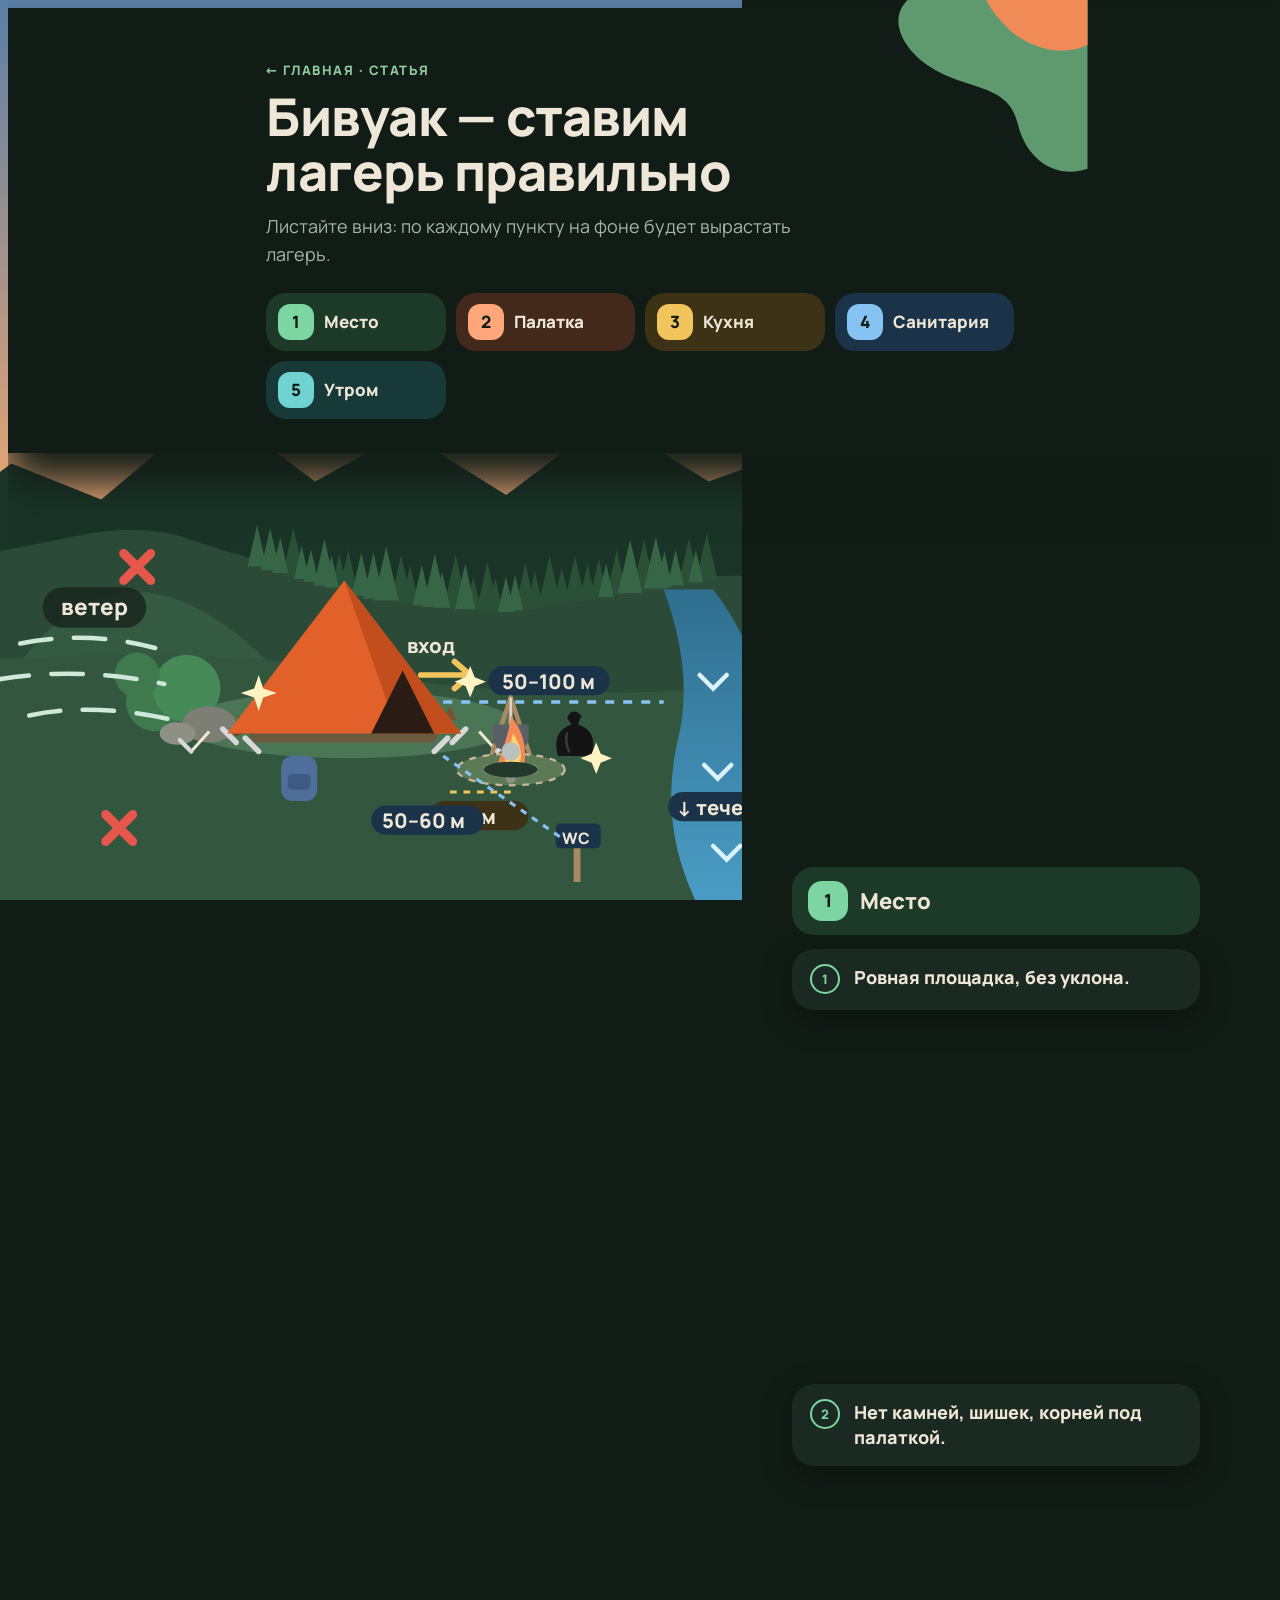
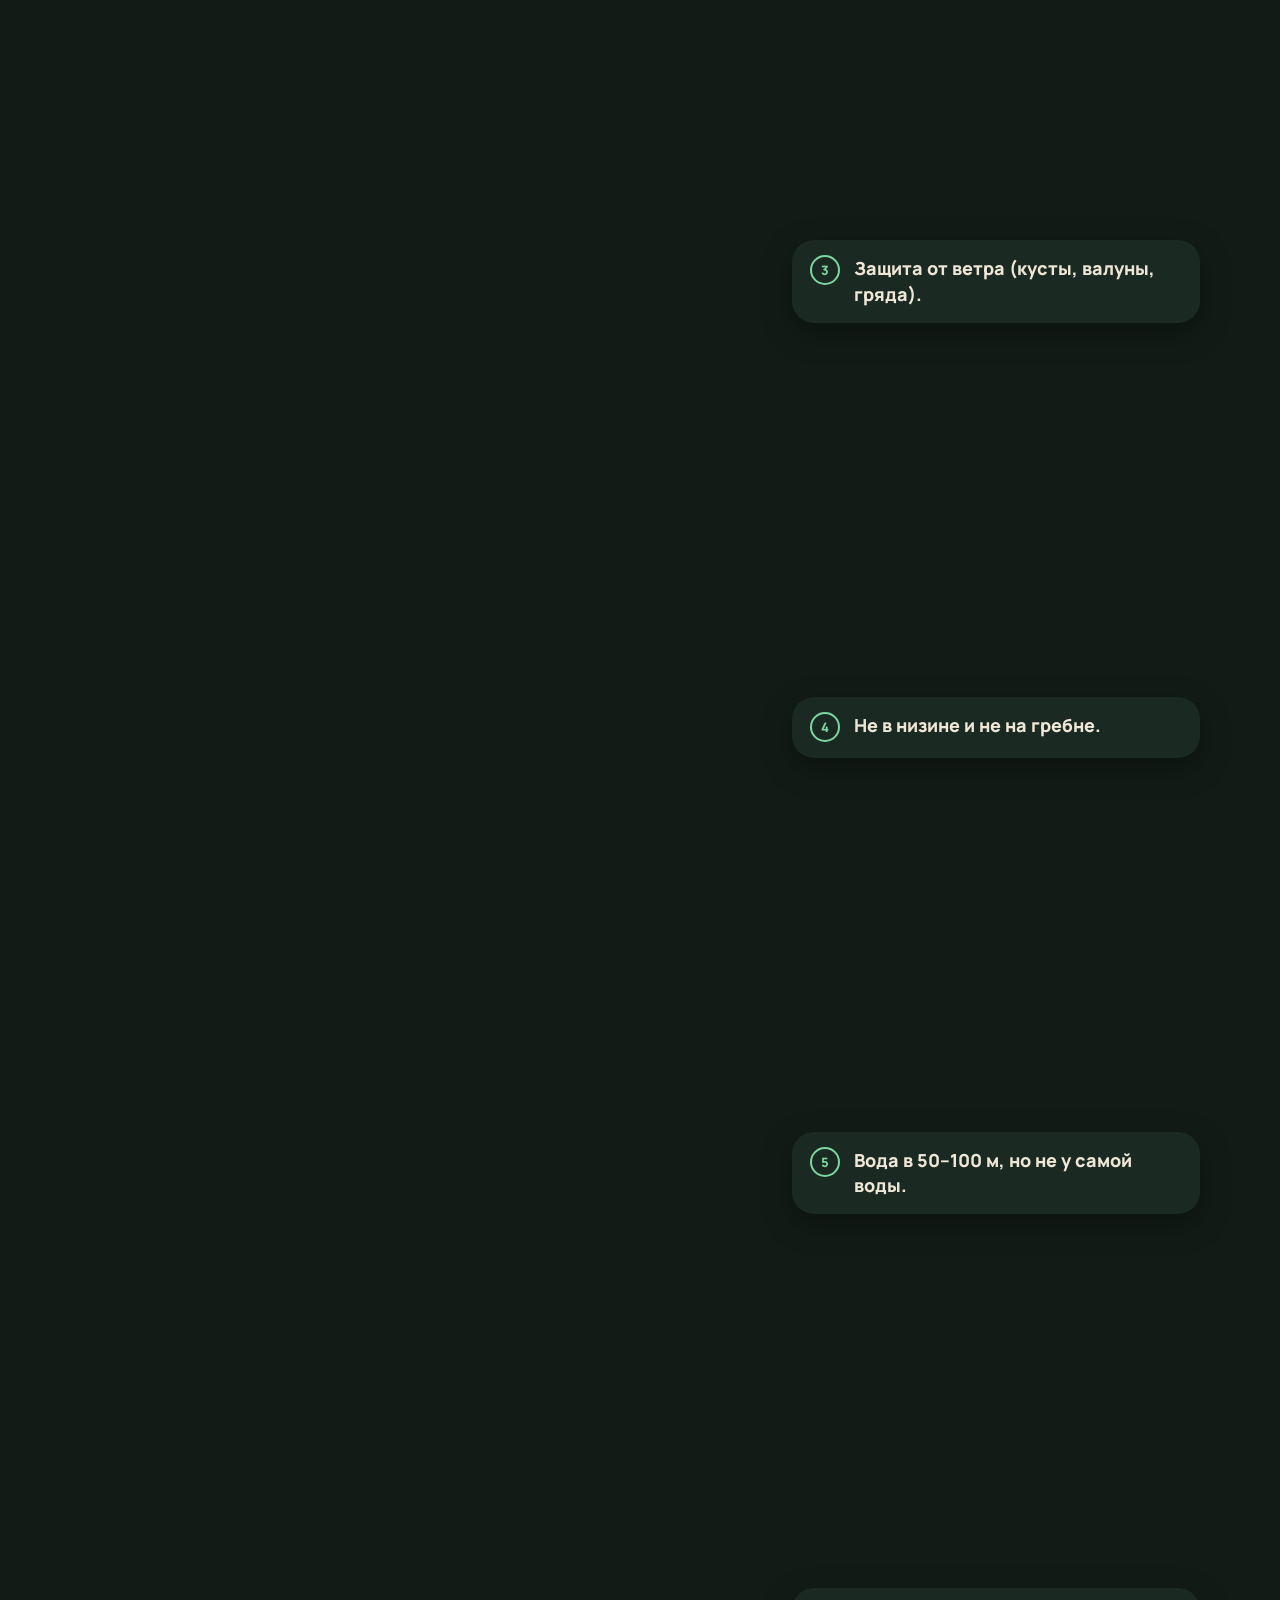
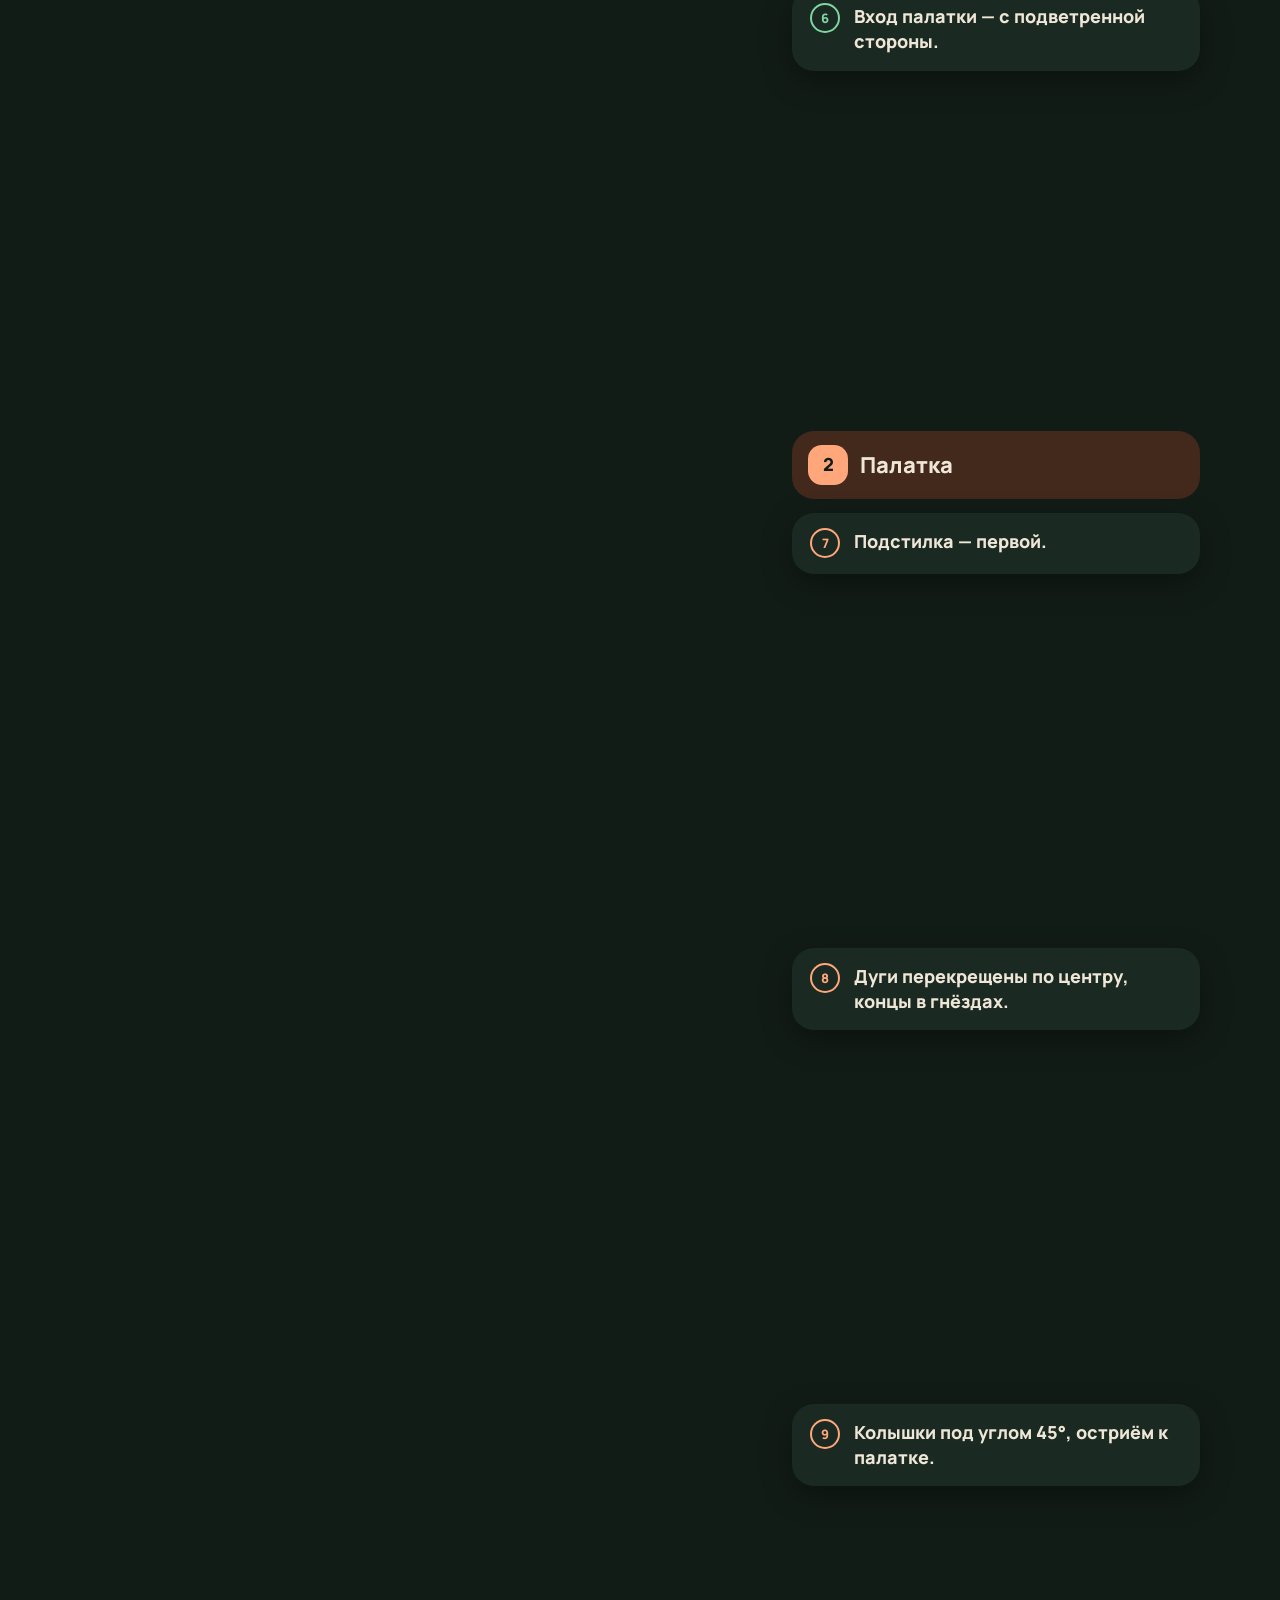
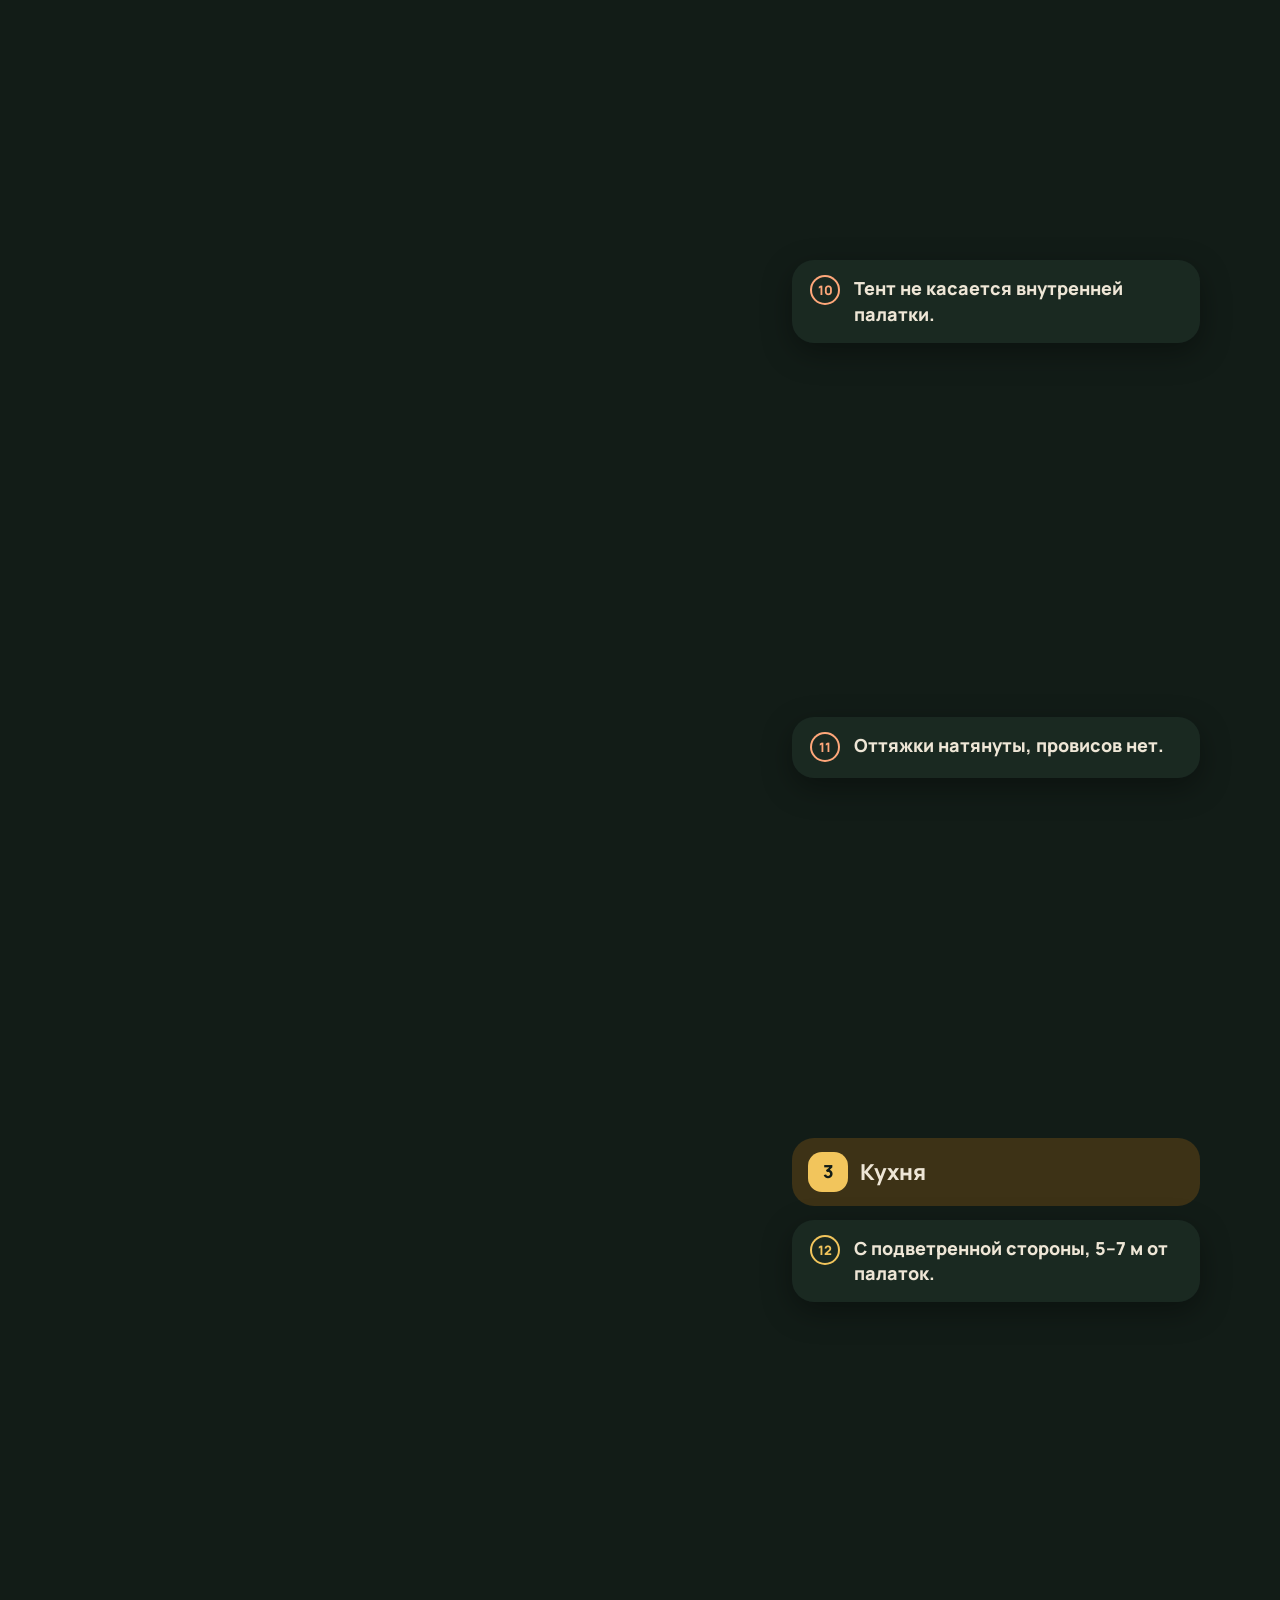
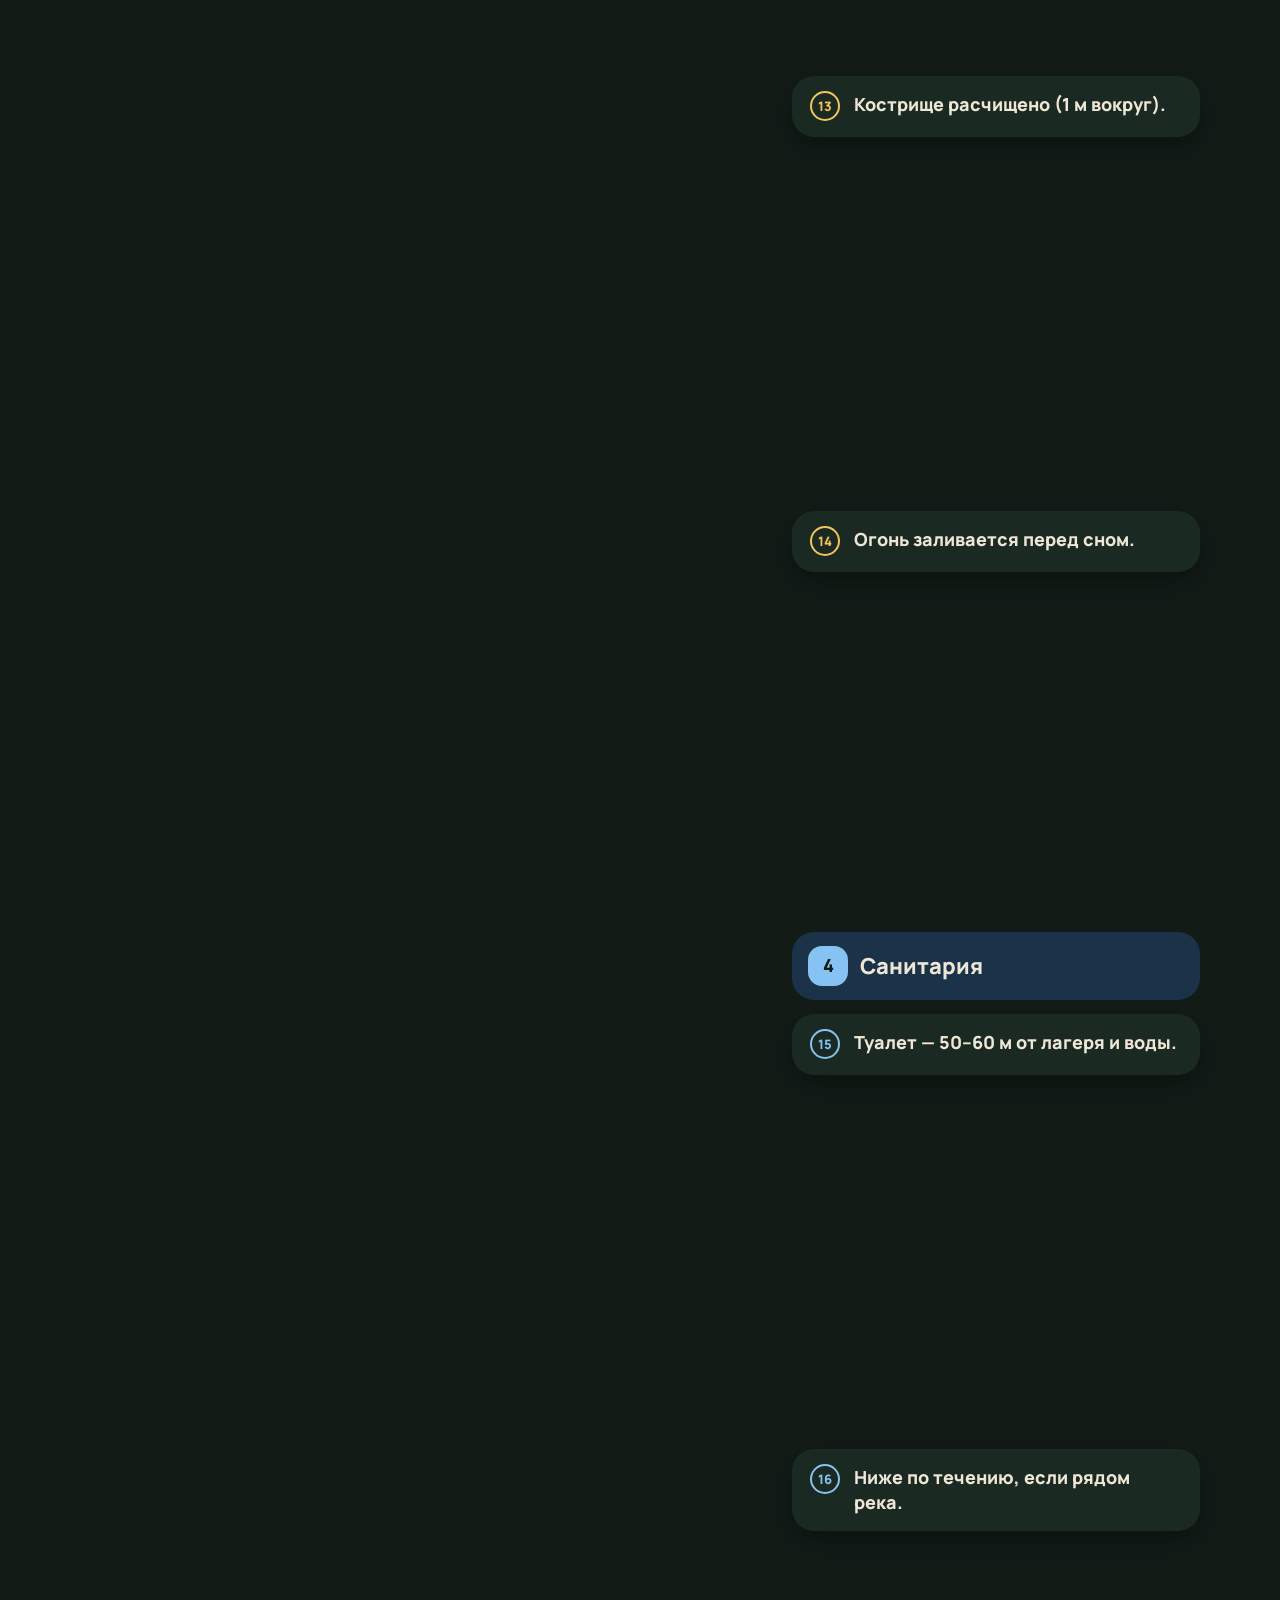
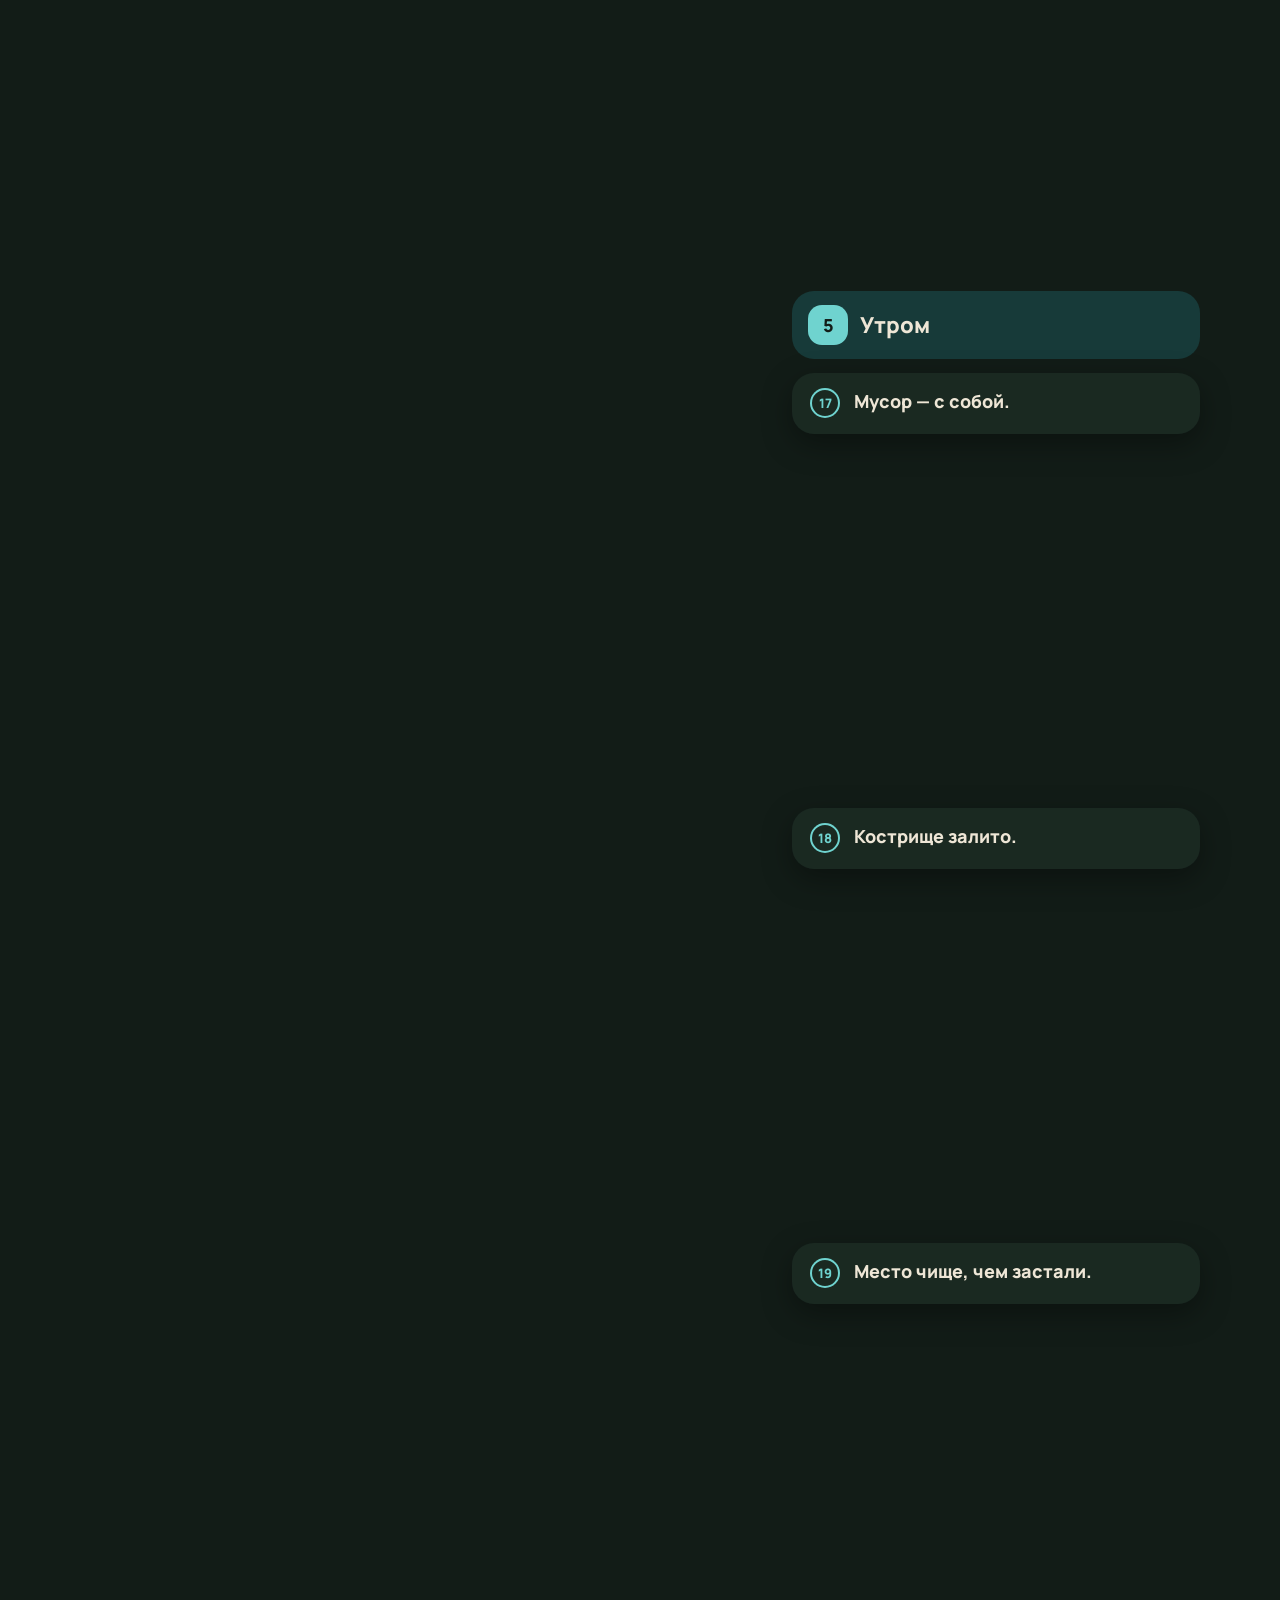
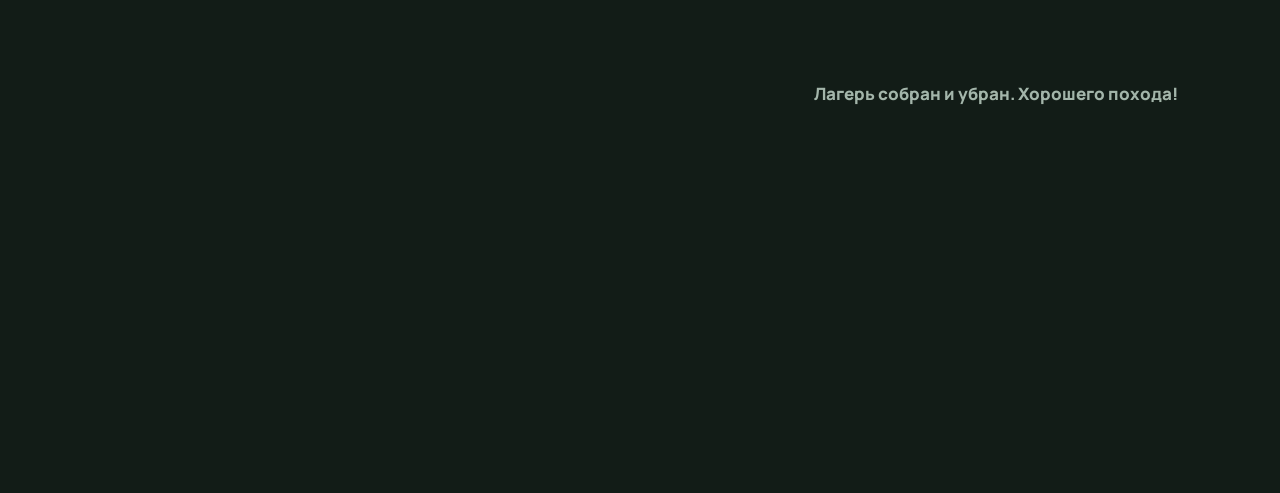
==== bivuak/index.html @ ada975d7 "Статья «Бивуак — ставим лагерь правильно»: страница bivuak/ (вариант «лента», «маршрут» по #marshrut" ====
<!doctype html>
<html lang="ru">
<head>
<meta charset="utf-8">
<meta name="viewport" content="width=device-width,initial-scale=1,viewport-fit=cover">
<title>Бивуак — ставим лагерь правильно</title>
<meta name="description" content="Как правильно поставить лагерь: место, палатка, кухня, санитария, утро — по шагам">
<meta name="theme-color" content="#121C17">
<link href="../assets/fonts/manrope.css" rel="stylesheet">
<style>
/* Статья «Бивуак — ставим лагерь правильно» (страница bivuak/). Фон — сцена лагеря, которая достраивается по мере прокрутки.
   Телефон: сцена закреплена в верхней части экрана, карточки идут снизу. Компьютер: сцена слева, карточки справа. */
:root{
  --green:#8FCB9F;--orange:#F38A55;--sand:#34443A;--cream:#121C17;--paper:#1B2A22;--muted:#A3B5AA;--ink:#EEE6D6;
  --line:rgba(238,230,214,.12);--shadow:rgba(0,0,0,.35);--on:#121C17;
  --peach:#43281C;--peach-c:#FFA77A;--sky:#1B3348;--sky-c:#86C2F2;--sun:#3D3216;--sun-c:#F2C55C;
  --mint:#1D3A29;--mint-c:#7DD6A1;--aqua:#173A39;--aqua-c:#6FD3CF;
  --font:"Manrope",Gilroy,system-ui,-apple-system,"Segoe UI",sans-serif;
  color-scheme:dark;
}
*{box-sizing:border-box;-webkit-tap-highlight-color:transparent}
html{scroll-behavior:smooth}
html{overflow-x:clip}
@media (pointer:coarse){html{scroll-snap-type:y proximity}}
body{background:var(--cream);color:var(--ink);font-family:var(--font);font-size:17px;line-height:1.55;overflow-x:clip}
a{color:inherit}
:focus-visible{outline:3px solid var(--orange);outline-offset:3px}
.c-place{--tc:var(--mint-c);--tb:var(--mint)}.c-tent{--tc:var(--peach-c);--tb:var(--peach)}.c-kitchen{--tc:var(--sun-c);--tb:var(--sun)}
.c-sanit{--tc:var(--sky-c);--tb:var(--sky)}.c-morning{--tc:var(--aqua-c);--tb:var(--aqua)}

/* сцена */
#scene{position:fixed;left:0;top:0;width:100%;height:60vh;z-index:0;display:block}
.fade{position:fixed;left:0;right:0;top:46vh;height:18vh;z-index:1;pointer-events:none;background:linear-gradient(to bottom,rgba(18,28,23,0),var(--cream))}
.floor{position:fixed;left:0;right:0;top:63.5vh;bottom:0;z-index:1;background:var(--cream);pointer-events:none}
.el{opacity:0;transition:opacity .7s,transform .8s cubic-bezier(.2,.9,.3,1.2);transform-box:fill-box;transform-origin:center bottom}
.el.on{opacity:1}
.grow{transform:scale(.2)}.grow.on{transform:none}
.rise{transform:translateY(14px)}.rise.on{transform:none}
.widen{transform:scaleX(0);transform-origin:center}.widen.on{transform:none}
.draw{stroke-dasharray:var(--len,200);stroke-dashoffset:var(--len,200);opacity:1;transition:stroke-dashoffset 1.1s ease-out,opacity .4s}
.draw.on{stroke-dashoffset:0}
.draw:not(.on){opacity:0}
.debris{opacity:1;transition:opacity .6s,transform .8s ease-in}
.debris.gone{opacity:0;transform:translate(60px,-30px) rotate(90deg)}
.flame{animation:flick .35s ease-in-out infinite alternate;transform-box:fill-box;transform-origin:center bottom}
@keyframes flick{to{transform:scaleY(.82) scaleX(1.06)}}
.wind path{stroke-dasharray:14 10;animation:wind 1.4s linear infinite}
@keyframes wind{to{stroke-dashoffset:-48}}
.flow path{animation:flow 1.8s linear infinite}
@keyframes flow{from{transform:translateY(-10px);opacity:0}30%{opacity:1}to{transform:translateY(16px);opacity:0}}
.smoke circle{animation:smoke 3.2s ease-out infinite;transform-box:fill-box}
.smoke circle:nth-child(2){animation-delay:1s}.smoke circle:nth-child(3){animation-delay:2s}
@keyframes smoke{from{transform:translate(0,0) scale(.6);opacity:.7}to{transform:translate(26px,-46px) scale(1.8);opacity:0}}
.twinkle{animation:tw 2.4s ease-in-out infinite alternate}
@keyframes tw{to{opacity:.25}}
.sun{transform:translateY(80px);transition:transform 2.2s cubic-bezier(.2,.8,.2,1),opacity 1s;opacity:0}
.sun.on{transform:none;opacity:1}
.dawn{transition:opacity 2s}
.spark{animation:spark 1.6s ease-in-out infinite;transform-box:fill-box;transform-origin:center}
@keyframes spark{50%{transform:scale(.4) rotate(45deg);opacity:.4}}
.trash{transition:opacity .6s,transform 1s cubic-bezier(.5,0,.5,1)}
.trash.packed{opacity:0;transform:translate(-118px,4px) scale(.4)}
.lbl{font:700 9px var(--font);fill:#EEE6D6}

/* контент */
.wrap{position:relative;z-index:2;max-width:620px;margin:0 auto;padding-left:max(16px,env(safe-area-inset-left,0px));padding-right:max(16px,env(safe-area-inset-right,0px))}
.hero{position:relative;z-index:3;background:var(--cream);padding-block:52px 34px;box-shadow:0 30px 40px var(--cream)}
.hero .in{max-width:780px;margin:0 auto;padding-left:max(16px,env(safe-area-inset-left,0px));padding-right:max(16px,env(safe-area-inset-right,0px));position:relative}
.kick{font-size:13px;font-weight:800;color:var(--green);text-transform:uppercase;letter-spacing:1.5px}
h1{font-size:clamp(34px,6vw,52px);line-height:1.05;margin:10px 0 0;font-weight:800;letter-spacing:-.5px;text-wrap:balance}
.lead{font-size:18px;color:var(--muted);margin:14px 0 0;max-width:52ch}
.toc{display:grid;grid-template-columns:repeat(auto-fill,minmax(150px,1fr));gap:10px;margin-top:24px}
.toc a{display:flex;align-items:center;gap:10px;background:var(--tb);border-radius:20px;padding:11px 12px;text-decoration:none;font-weight:800;transition:transform .2s}
.toc a:hover{transform:translateY(-3px)}
.toc a span{width:36px;height:36px;border-radius:12px;display:flex;align-items:center;justify-content:center;background:var(--tc);color:var(--on);flex:none}
.blob{position:absolute;pointer-events:none;right:-60px;top:-60px;width:230px;height:180px}
.story{padding-top:58vh;padding-bottom:40vh;display:flex;flex-direction:column;gap:34vh}
.chap{display:flex;flex-direction:column;gap:14px;scroll-margin-top:62vh}
.chead{display:flex;align-items:center;gap:12px;background:var(--tb);border-radius:22px;padding:14px 16px;font-size:22px;font-weight:800;transition:opacity .4s}
.chead span{width:40px;height:40px;border-radius:14px;background:var(--tc);color:var(--on);display:flex;align-items:center;justify-content:center;flex:none;font-size:18px}
.item{display:flex;gap:14px;align-items:flex-start;background:rgba(27,42,34,.94);border-radius:22px;padding:16px 18px;box-shadow:0 10px 30px var(--shadow);font-size:18px;font-weight:700;line-height:1.4;transition:opacity .5s,transform .5s,box-shadow .4s;margin-bottom:34vh;scroll-snap-align:end;scroll-margin-bottom:12vh}
.item:last-child{margin-bottom:0}
.item i{font-style:normal;flex:none;width:30px;height:30px;border-radius:50%;box-shadow:inset 0 0 0 2px var(--tc);color:var(--tc);display:flex;align-items:center;justify-content:center;font-size:13px;font-weight:800;margin-top:-1px;transition:background .3s,color .3s}
.item.act{box-shadow:0 0 0 2px var(--tc),0 14px 34px var(--shadow)}
.item.act i,.item.done i{background:var(--tc);color:var(--on)}
.up{opacity:0;transform:scale(.97)}
.end{text-align:center;color:var(--muted);font-weight:700;transition:opacity .5s}
.tocbtn{position:fixed;right:max(14px,env(safe-area-inset-right,0px));top:calc(14px + env(safe-area-inset-top,0px));z-index:20;border:0;border-radius:999px;background:rgba(27,42,34,.9);color:var(--ink);box-shadow:0 6px 18px var(--shadow);padding:10px 14px;font:800 14px var(--font);cursor:pointer;transition:opacity .3s}
.tocbtn.hide{opacity:0;pointer-events:none}
.step{position:fixed;left:max(14px,env(safe-area-inset-left,0px));top:calc(14px + env(safe-area-inset-top,0px));z-index:20;border-radius:999px;background:rgba(27,42,34,.9);padding:9px 14px;font-weight:800;font-size:14px;color:var(--tc,var(--green));transition:opacity .3s;font-variant-numeric:tabular-nums}
.step.hide{opacity:0}

@media (min-width:900px){
  #scene{width:58vw;height:100vh}
  .fade,.floor{display:none}
  .wrap{margin:0 0 0 60vw;max-width:440px}
  .story{padding-top:46vh;gap:40vh}
  .chap{scroll-margin-top:30vh}
  .up{opacity:1;transform:none}
  .item{margin-bottom:40vh;scroll-snap-align:center;scroll-margin-bottom:0}
}

/* ===== вариант B: маршрут ===== */
body.vA .rstory,body.vA .rpanel{display:none}
body.vB .story{display:none}
.rstory{position:relative;z-index:2}
.seg{height:62vh;scroll-snap-align:start}
.seg:last-child{height:100vh}
.rpanel{position:fixed;left:0;right:0;top:62vh;bottom:0;z-index:3;padding:10px max(16px,env(safe-area-inset-right,0px)) calc(16px + env(safe-area-inset-bottom,0px)) max(16px,env(safe-area-inset-left,0px));transition:opacity .4s;display:flex;flex-direction:column;gap:14px}
.rpanel.hide{opacity:0;pointer-events:none}
.trail{position:relative;height:34px;flex:none}
.trail .track{position:absolute;left:8px;right:8px;top:16px;height:0;border-top:3px dashed rgba(238,230,214,.25)}
.trail .done{position:absolute;left:8px;top:15px;height:5px;border-radius:3px;background:var(--tc,var(--green));width:0;transition:width .7s cubic-bezier(.4,0,.2,1),background .4s}
.stop{position:absolute;top:10px;width:14px;height:14px;margin-left:-7px;border-radius:50%;background:var(--cream);box-shadow:inset 0 0 0 2px rgba(238,230,214,.35);transition:background .3s,box-shadow .3s,transform .3s}
.stop.past{background:var(--tc);box-shadow:none}
.stop.now{transform:scale(1.35);background:var(--tc);box-shadow:0 0 0 5px rgba(255,255,255,.12)}
.stop.ch{width:18px;height:18px;margin-left:-9px;top:8px}
.walker{position:absolute;top:-6px;width:26px;height:26px;margin-left:-13px;transition:left .7s cubic-bezier(.4,0,.2,1);color:var(--tc,var(--green));z-index:2}
.walker svg{width:100%;height:100%;animation:hop .7s ease-in-out infinite alternate}
@keyframes hop{to{transform:translateY(-3px)}}
.rcards{position:relative;flex:1;min-height:0}
.rcard{position:absolute;left:0;right:0;top:0;background:rgba(27,42,34,.96);border-radius:24px;padding:16px 18px 18px;box-shadow:0 0 0 2px var(--tc),0 14px 34px var(--shadow);display:flex;flex-direction:column;gap:10px;opacity:0;transform:translateX(40px) scale(.94);pointer-events:none}
.rcard .lab{display:flex;align-items:center;gap:8px;font-size:12px;font-weight:800;text-transform:uppercase;letter-spacing:1.2px;color:var(--tc)}
.rcard .lab i{font-style:normal;width:26px;height:26px;border-radius:50%;background:var(--tc);color:var(--on);display:flex;align-items:center;justify-content:center;letter-spacing:0;font-size:12px}
.rcard .tx{font-size:20px;font-weight:800;line-height:1.35}
.rcard.arrive{animation:arrive .75s cubic-bezier(.2,.9,.3,1.25) both}
.rcard.leave{animation:leave .45s ease-in both}
@keyframes arrive{0%{opacity:0;transform:translateX(60px) scale(.9)}60%{opacity:1}100%{opacity:1;transform:none}}
@keyframes leave{from{opacity:1;transform:none}to{opacity:0;transform:translateY(-34px) scale(.96)}}
.rcard.arrive .tx{animation:txin .6s .25s both}
@keyframes txin{from{opacity:0;transform:translateY(8px)}}
.hint{color:var(--muted);font-weight:700;font-size:15px}
@media (min-width:900px){
  .rpanel{left:60vw;right:0;top:0;bottom:0;padding:0 28px 0 0;flex-direction:row;gap:22px}
  .trail{width:34px;height:auto;margin-block:10vh}
  .trail .track{left:16px;right:auto;top:0;bottom:0;height:auto;border-top:0;border-left:3px dashed rgba(238,230,214,.25)}
  .trail .done{left:15px;top:0;width:5px;height:0;transition:height .7s cubic-bezier(.4,0,.2,1),background .4s}
  .stop{left:17px!important;margin-left:-7px;margin-top:-7px}
  .stop.ch{margin-left:-9px;margin-top:-9px}
  .walker{left:-12px!important;margin-left:0;margin-top:-13px;transition:top .7s cubic-bezier(.4,0,.2,1)}
  .rcards{margin-block:10vh}
  .rcard{right:auto;width:100%;max-width:400px;transition:top .7s cubic-bezier(.4,0,.2,1)}
}

/* извилистая тропа на телефоне */
.mtrail{display:none;position:relative;height:96px;flex:none;overflow:hidden;margin-inline:-16px;touch-action:pan-y}
.mtrail svg{display:block;height:100%;width:100%}
.mtrail .seg-l{fill:none;stroke:rgba(238,230,214,.22);stroke-width:3;stroke-dasharray:5 6;transition:stroke .5s}
.mtrail .seg-l.past{stroke:var(--c);stroke-dasharray:none;stroke-width:4}
.mtrail .st{fill:#121C17;stroke:rgba(238,230,214,.4);stroke-width:2;transition:fill .3s,stroke .3s;cursor:pointer}
.mtrail .st.past{fill:var(--c);stroke:var(--c)}
.mtrail .st.now{fill:var(--c);stroke:#fff;stroke-width:2.5}
.mtrail .num{font:800 9px var(--font);fill:rgba(238,230,214,.6);text-anchor:middle;pointer-events:none}
.mtrail .num.past,.mtrail .num.now{fill:#121C17}
.mtrail .chl{font:800 10px var(--font);text-anchor:middle;text-transform:uppercase;letter-spacing:.8px}
.mtrail #mview,.mtrail #mwalk{transition:transform .7s cubic-bezier(.4,0,.2,1)}
.mtrail #mwalk .bob{animation:hop .7s ease-in-out infinite alternate}
.swipe{font-size:13px;color:var(--muted);font-weight:700}
@media (max-width:899px){ .trail{display:none} .mtrail{display:block} }
@media (prefers-reduced-motion:reduce){*{animation:none!important;transition:none!important}html{scroll-behavior:auto}}
</style>

</head>
<body>
<svg id="scene" viewBox="0 0 400 400" preserveAspectRatio="xMidYMax slice" aria-hidden="true">
  <defs>
    <linearGradient id="sky" x1="0" y1="0" x2="0" y2="1"><stop offset="0" stop-color="#0E1813"/><stop offset="1" stop-color="#1E3529"/></linearGradient>
    <linearGradient id="dawnG" x1="0" y1="0" x2="0" y2="1"><stop offset="0" stop-color="#5B7FA6"/><stop offset=".6" stop-color="#F2A86E"/><stop offset="1" stop-color="#F7D58C"/></linearGradient>
    <linearGradient id="river" x1="0" y1="0" x2="0" y2="1"><stop offset="0" stop-color="#2F6E8F"/><stop offset="1" stop-color="#4A9CC4"/></linearGradient>
  </defs>
  <rect width="400" height="400" fill="url(#sky)"/>
  <rect class="el dawn" data-in="19" width="400" height="400" fill="url(#dawnG)"/>
  <g class="el" data-in="14" data-out="19">
    <circle class="twinkle" cx="60" cy="70" r="1.2" fill="#fff"/><circle class="twinkle" cx="140" cy="40" r="1" fill="#fff" style="animation-delay:.6s"/><circle class="twinkle" cx="230" cy="90" r="1.3" fill="#fff" style="animation-delay:1.2s"/>
    <circle class="twinkle" cx="330" cy="60" r="1" fill="#fff" style="animation-delay:.3s"/><circle class="twinkle" cx="190" cy="140" r="1" fill="#fff" style="animation-delay:.9s"/><circle class="twinkle" cx="90" cy="160" r="1.1" fill="#fff" style="animation-delay:1.5s"/>
    <circle class="twinkle" cx="280" cy="130" r="1" fill="#fff" style="animation-delay:.4s"/><circle class="twinkle" cx="350" cy="180" r="1.2" fill="#fff" style="animation-delay:1.1s"/>
    <circle cx="300" cy="150" r="11" fill="#F2EAD3"/><circle cx="305" cy="146" r="10" fill="#1A2E24"/>
  </g>
  <circle class="sun" data-in="19" cx="130" cy="200" r="20" fill="#FFE29A"/>
  <path d="M0 236 L40 206 L80 222 L130 180 L175 214 L215 192 L260 220 L305 186 L350 214 L400 196 L400 300 L0 300Z" fill="#1A3427"/>
  <path d="M0 252 Q40 244 70 238 Q100 232 120 240 Q150 250 200 262 Q260 270 300 262 Q350 252 400 258 L400 400 L0 400Z" fill="#2B4A37"/>
  <path d="M160.4 256.3 L165.4 234.4 L170.4 256.3Z M182.2 262.0 L185.8 246.1 L189.5 262.0Z M185.5 263.1 L189.8 244.5 L194.1 263.1Z M208.5 267.8 L213.3 246.7 L218.2 267.8Z M213.4 268.3 L217.3 251.4 L221.2 268.3Z M232.0 270.5 L237.5 246.7 L242.9 270.5Z M241.9 271.0 L245.4 256.2 L248.8 271.0Z M246.7 271.4 L251.6 249.9 L256.6 271.4Z M251.7 271.7 L255.2 256.7 L258.6 271.7Z M263.8 270.7 L268.5 250.3 L273.2 270.7Z M269.1 270.1 L272.8 254.0 L276.5 270.1Z M274.2 269.1 L279.3 247.1 L284.3 269.1Z M281.0 268.3 L284.7 252.2 L288.4 268.3Z M285.9 267.4 L290.6 247.0 L295.3 267.4Z M292.5 266.6 L296.2 250.4 L299.9 266.6Z M297.2 265.8 L301.2 248.5 L305.2 265.8Z M304.5 264.5 L309.1 244.5 L313.7 264.5Z M316.1 262.4 L321.3 239.8 L326.5 262.4Z M336.6 259.3 L341.2 239.3 L345.8 259.3Z M344.3 258.1 L349.2 237.1 L354.0 258.1Z" fill="#2A5038"/>
  <path d="M145.0 251.8 L149.3 233.3 L153.5 251.8Z M150.8 253.4 L155.1 234.8 L159.4 253.4Z M155.9 254.7 L159.6 238.8 L163.2 254.7Z M165.7 257.3 L169.1 242.4 L172.5 257.3Z M169.9 258.5 L173.2 244.1 L176.6 258.5Z M174.5 260.2 L179.2 239.6 L184.0 260.2Z M179.1 261.1 L182.4 246.9 L185.6 261.1Z M191.2 264.8 L195.6 245.6 L200.0 264.8Z M196.3 266.1 L201.0 245.5 L205.7 266.1Z M201.2 266.9 L206.7 242.9 L212.2 266.9Z M218.4 269.0 L222.5 251.0 L226.6 269.0Z M222.9 269.8 L228.3 246.2 L233.7 269.8Z M227.8 270.1 L231.5 254.0 L235.2 270.1Z M237.1 270.8 L241.8 250.5 L246.4 270.8Z M256.2 272.0 L259.9 256.2 L263.5 272.0Z M260.3 271.4 L264.0 255.5 L267.6 271.4Z M301.0 265.3 L304.4 250.4 L307.8 265.3Z M309.6 263.5 L315.1 239.9 L320.5 263.5Z M321.2 261.6 L326.5 238.5 L331.8 261.6Z M326.6 261.0 L330.3 245.1 L333.9 261.0Z M331.6 260.2 L335.3 244.2 L339.0 260.2Z M340.9 258.9 L344.3 244.5 L347.6 258.9Z" fill="#376647"/>
  <!-- гребень и низина -->
  <path d="M40 300 Q90 226 160 300Z" fill="#355A42"/>
  <ellipse cx="88" cy="372" rx="58" ry="14" fill="#1F382A"/>
  <path d="M0 296 Q120 284 200 300 Q300 316 400 300 L400 400 L0 400Z" fill="#33563F"/>
  <!-- 1 ровная площадка -->
  <ellipse class="el widen" data-in="1" cx="190" cy="322" rx="74" ry="15" fill="#4B7656"/>
  <!-- 2 камни, шишки, корни -->
  <g class="debris" data-out="2">
    <ellipse cx="160" cy="322" rx="6" ry="3.5" fill="#8C8C80"/><ellipse cx="214" cy="326" rx="5" ry="3" fill="#9A9A8C"/>
    <path d="M186 318 l4 -7 l4 7z" fill="#7A5230"/><path d="M232 320 l3 -6 l3 6z" fill="#7A5230"/>
    <path d="M140 326 q12 -6 22 0 q8 5 18 -1" stroke="#6B4A2A" stroke-width="2.4" fill="none" stroke-linecap="round"/>
  </g>
  <!-- 3 защита от ветра + ветер -->
  <g class="el grow" data-in="3">
    <circle cx="104" cy="312" r="13" fill="#3E7A4E"/><circle cx="118" cy="306" r="15" fill="#468A58"/><circle cx="96" cy="300" r="10" fill="#3E7A4E"/>
    <ellipse cx="128" cy="322" rx="12" ry="8" fill="#7D7F74"/><ellipse cx="114" cy="326" rx="8" ry="5" fill="#8E9085"/>
  </g>
  <g class="el wind" data-in="3" transform="translate(34 0)" fill="none" stroke="#CFE8DA" stroke-width="2" stroke-linecap="round" opacity=".8">
    <path d="M10 286 Q40 280 70 288"/><path d="M0 302 Q36 296 74 304"/><path d="M14 318 Q42 312 78 320"/>
    <rect x="20" y="261" width="46" height="18" rx="9" fill="#1B2A22" fill-opacity=".9" stroke="none"/><text x="43" y="273.5" text-anchor="middle" stroke="none" fill="#EEE6D6" style="font:800 10px var(--font)">ветер</text>
  </g>
  <!-- 4 не в низине, не на гребне -->
  <g class="el grow" data-in="4" data-out="7" stroke-width="4" stroke-linecap="round">
    <path d="M90 246 l12 12 M102 246 l-12 12" stroke="#E4574A"/>
    <path d="M82 362 l12 12 M94 362 l-12 12" stroke="#E4574A"/>
    <path d="M178 296 l7 7 l13 -14" stroke="#7DD6A1" fill="none"/>
  </g>
  <!-- 5 вода в 50–100 м -->
  <path class="el" data-in="5" d="M330 262 Q344 300 336 330 Q328 366 344 400 L382 400 Q368 366 372 330 Q378 296 352 262Z" fill="url(#river)"/>
  <g class="el flow" data-in="16" fill="none" stroke="#DDF2FF" stroke-width="2" stroke-linecap="round">
    <path d="M346 300 l6 6 l6 -6"/><path d="M348 340 l6 6 l6 -6" style="animation-delay:.6s"/><path d="M352 376 l6 6 l6 -6" style="animation-delay:1.2s"/>
  </g>
  <g class="el" data-in="5" data-out="8">
    <path d="M232 312 H330" stroke="#86C2F2" stroke-width="1.6" stroke-dasharray="4 4"/>
    <rect x="252" y="296" width="54" height="13" rx="6.5" fill="#1B3348"/><text class="lbl" x="258" y="306">50–100 м</text>
  </g>
  <!-- 6 вход с подветренной стороны -->
  <g class="el grow" data-in="6" data-out="10">
    <path d="M222 300 h22 m-7 -6 l7 6 l-7 6" stroke="#F2C55C" stroke-width="2.5" fill="none" stroke-linecap="round" stroke-linejoin="round"/>
    <text class="lbl" x="216" y="290">вход</text>
  </g>
  <!-- 7 подстилка -->
  <path class="el widen" data-in="7" d="M140 318 L236 318 L228 330 L148 330Z" fill="#6B5B3E"/>
  <!-- 8 дуги, внутренняя палатка -->
  <path class="el grow" data-in="8" d="M152 322 L188 270 L224 322Z" fill="#E9D9A6"/>
  <path class="draw" style="--len:120" data-in="8" d="M146 324 Q188 236 230 324" stroke="#C9C9C9" stroke-width="2.4" fill="none"/>
  <path class="draw" style="--len:120" data-in="8" d="M156 328 Q186 244 222 318" stroke="#E6E6E6" stroke-width="2.4" fill="none"/>
  <!-- 9 колышки 45° -->
  <g class="el grow" data-in="9" stroke="#D8D8D8" stroke-width="2.4" stroke-linecap="round">
    <path d="M140 330 l-6 -6"/><path d="M236 330 l6 -6"/><path d="M150 334 l-6 -6"/><path d="M228 334 l6 -6"/>
  </g>
  <!-- 10 тент, вход справа -->
  <g class="el grow" data-in="10">
    <path d="M136 326 L188 258 L240 326Z" fill="#E2602A"/>
    <path d="M188 258 L240 326 L212 326Z" fill="#C24E1D"/>
    <path d="M200 326 L214 298 L228 326Z" fill="#2A1C14"/>
  </g>
  <!-- 11 оттяжки -->
  <path class="draw" style="--len:90" data-in="11" d="M188 258 L120 334" stroke="#F3E9D0" stroke-width="1.3" fill="none"/>
  <path class="draw" style="--len:90" data-in="11" d="M188 258 L256 334" stroke="#F3E9D0" stroke-width="1.3" fill="none"/>
  <g class="el" data-in="11" stroke="#D8D8D8" stroke-width="2" stroke-linecap="round"><path d="M120 334 l-5 -5"/><path d="M256 334 l5 -5"/></g>
  <!-- 12 кухня -->
  <g class="el grow" data-in="12">
    <path d="M262 310 L252 340 M262 310 L272 340 M262 310 L262 342" stroke="#A88A63" stroke-width="2" stroke-linecap="round"/>
    <path d="M254 322 h16 v6 a8 6 0 0 1 -16 0z" fill="#5A6066"/><path d="M262 310 v12" stroke="#ddd" stroke-width="1"/>
  </g>
  <g class="el" data-in="12" data-out="15">
    <path d="M262 352 H232" stroke="#F2C55C" stroke-width="1.4" stroke-dasharray="3 3"/>
    <rect x="226" y="356" width="44" height="13" rx="6.5" fill="#3D3216"/><text class="lbl" x="232" y="366">5–7 м</text>
  </g>
  <g class="el trash" data-in="12" data-pack="17">
    <path d="M283 336 q-3 -11 6 -14 l-2 -3 q4 -3 6 0 l-1 3 q9 3 6 14z" fill="#141414"/>
    <path d="M288 319 q2 -4 5 0" stroke="#141414" stroke-width="1.6" fill="none"/>
    <path d="M287 326 q-1 4 1 8" stroke="#3A3A3A" stroke-width="1.1" fill="none" stroke-linecap="round"/>
  </g>
  <!-- 13 кострище -->
  <ellipse class="el widen" data-in="13" cx="262" cy="342" rx="24" ry="7" fill="#5C7A55" stroke="#C9B79C" stroke-width="1" stroke-dasharray="3 3"/>
  <g class="el" data-in="13"><circle cx="252" cy="342" r="2.2" fill="#8E9085"/><circle cx="272" cy="342" r="2.2" fill="#8E9085"/><circle cx="262" cy="346" r="2.2" fill="#8E9085"/><circle cx="262" cy="338" r="2" fill="#8E9085"/></g>
  <g class="el" data-in="13" data-out="14">
    <path class="flame" d="M256 340 q6 -16 6 -22 q8 10 6 22z" fill="#F38A55"/>
    <path class="flame" d="M259 340 q3 -9 4 -14 q5 7 3 14z" fill="#FFD36E" style="animation-delay:.15s"/>
  </g>
  <!-- 14 огонь залит: дым -->
  <g class="el smoke" data-in="14" data-out="18" fill="#B9C2BC"><circle cx="262" cy="334" r="4"/><circle cx="262" cy="334" r="4"/><circle cx="262" cy="334" r="4"/></g>
  <!-- 15 туалет -->
  <g class="el grow" data-in="15">
    <rect x="290" y="372" width="3" height="20" fill="#A88A63"/><rect x="282" y="366" width="20" height="11" rx="2" fill="#1B3348"/><text class="lbl" x="285" y="375" style="font-size:7px">WC</text>
  </g>
  <g class="el" data-in="15" data-out="17">
    <path d="M232 336 L284 372" stroke="#86C2F2" stroke-width="1.4" stroke-dasharray="3 3"/>
    <rect x="200" y="358" width="50" height="13" rx="6.5" fill="#1B3348"/><text class="lbl" x="205" y="368">50–60 м</text>
  </g>
  <g class="el" data-in="16" data-out="18"><rect x="332" y="352" width="58" height="13" rx="6.5" fill="#1B3348"/><text class="lbl" x="336" y="362">↓ течение</text></g>
  <!-- 17 мусор с собой: рюкзак -->
  <g class="el grow" data-in="17"><rect x="160" y="336" width="16" height="20" rx="5" fill="#4F6F9A"/><rect x="163" y="344" width="10" height="7" rx="2" fill="#3C5A82"/></g>
  <!-- 18 кострище залито -->
  <ellipse class="el" data-in="18" cx="262" cy="342" rx="12" ry="3.5" fill="#24382C"/>
  <!-- 19 место чище, чем застали -->
  <g class="el" data-in="19" fill="#FFF3C4">
    <path class="spark" d="M150 300 l2 6 l6 2 l-6 2 l-2 6 l-2 -6 l-6 -2 l6 -2z"/>
    <path class="spark" d="M244 296 l2 5 l5 2 l-5 2 l-2 5 l-2 -5 l-5 -2 l5 -2z" style="animation-delay:.5s"/>
    <path class="spark" d="M300 330 l2 5 l5 2 l-5 2 l-2 5 l-2 -5 l-5 -2 l5 -2z" style="animation-delay:1s"/>
  </g>
</svg>
<div class="fade"></div><div class="floor"></div>
<div class="step hide" id="step"></div>
<button class="tocbtn hide" type="button" id="tocbtn">↑ Оглавление</button>

<header class="hero">
  <div class="in">
    <svg class="blob" aria-hidden="true" viewBox="0 0 200 160"><path d="M40 0h160v150c-30 10-55-10-62-40-8-34-40-30-70-46C40 50 20 20 40 0z" fill="#5E9A6E"/><path d="M110 0h90v40c-25 12-55 0-70-14-8-8-15-16-20-26z" fill="#F08A57"/></svg>
    <div class="kick"><a href="../" style="text-decoration:none">← Главная</a> · Статья</div>
    <h1>Бивуак — ставим лагерь правильно</h1>
    <p class="lead">Листайте вниз: по каждому пункту на фоне будет вырастать лагерь.</p>
    <nav class="toc" id="toc" aria-label="Оглавление"></nav>
  </div>
</header>
<main class="wrap"><div class="story" id="story"></div></main>
<div class="rstory" id="rstory"></div>
<div class="rpanel hide" id="rpanel"><div class="mtrail" id="mtrail"></div><div class="trail" id="trail"><div class="track"></div><div class="done" id="tdone"></div><div class="walker" id="walker"><svg viewBox="0 0 26 26"><circle cx="13" cy="13" r="11" fill="currentColor"/><path d="M8 17 L13 7 L18 17Z" fill="#121C17"/></svg></div></div><div class="rcards" id="rcards"></div></div>

<script>
(function () {
var CH = [
  {id: 'place', name: 'Место', items: ['Ровная площадка, без уклона.', 'Нет камней, шишек, корней под палаткой.', 'Защита от ветра (кусты, валуны, гряда).', 'Не в низине и не на гребне.', 'Вода в 50–100 м, но не у самой воды.', 'Вход палатки — с подветренной стороны.']},
  {id: 'tent', name: 'Палатка', items: ['Подстилка — первой.', 'Дуги перекрещены по центру, концы в гнёздах.', 'Колышки под углом 45°, остриём к палатке.', 'Тент не касается внутренней палатки.', 'Оттяжки натянуты, провисов нет.']},
  {id: 'kitchen', name: 'Кухня', items: ['С подветренной стороны, 5–7 м от палаток.', 'Кострище расчищено (1 м вокруг).', 'Огонь заливается перед сном.']},
  {id: 'sanit', name: 'Санитария', items: ['Туалет — 50–60 м от лагеря и воды.', 'Ниже по течению, если рядом река.']},
  {id: 'morning', name: 'Утром', items: ['Мусор — с собой.', 'Кострище залито.', 'Место чище, чем застали.']}
];
var esc = function (s) { return String(s).replace(/[&<>"]/g, function (c) { return {'&': '&amp;', '<': '&lt;', '>': '&gt;', '"': '&quot;'}[c]; }); };
var FLAT = []; CH.forEach(function (c, ci) { c.items.forEach(function (t) { FLAT.push({n: FLAT.length + 1, t: t, ch: c.name, cid: c.id, ci: ci, first: FLAT.length === 0 || FLAT[FLAT.length - 1].cid !== c.id}); }); });
var TOTAL = FLAT.length, MODE = 'A';
var COL = {}; ['place', 'tent', 'kitchen', 'sanit', 'morning'].forEach(function (k) { var d = document.createElement('div'); d.className = 'c-' + k; document.body.appendChild(d); COL[k] = getComputedStyle(d).getPropertyValue('--tc').trim(); d.remove(); });
document.getElementById('toc').innerHTML = CH.map(function (c, i) { return '<a class="c-' + c.id + '" href="#ch-' + c.id + '" data-cid="' + c.id + '"><span>' + (i + 1) + '</span>' + c.name + '</a>'; }).join('');

// ----- A: лента -----
var n = 0;
document.getElementById('story').innerHTML = CH.map(function (c, i) {
  return '<section class="chap c-' + c.id + '" id="ch-' + c.id + '"><div class="chead"><span>' + (i + 1) + '</span>' + c.name + '</div>' +
    c.items.map(function (t) { n++; return '<div class="item" data-s="' + n + '"><i>' + n + '</i><span>' + esc(t) + '</span></div>'; }).join('') + '</section>';
}).join('') + '<p class="end">Лагерь собран и убран. Хорошего похода!</p>';

// ----- B: маршрут -----
document.getElementById('rstory').innerHTML = '<div class="seg" data-k="0"></div>' + FLAT.map(function (f) { return '<div class="seg" data-k="' + f.n + '"' + (f.first ? ' id="rch-' + f.cid + '"' : '') + '></div>'; }).join('') + '<div class="seg" data-k="end"></div>';
var trail = document.getElementById('trail');
trail.insertAdjacentHTML('beforeend', FLAT.map(function (f) { return '<span class="stop c-' + f.cid + (f.first ? ' ch' : '') + '" data-k="' + f.n + '"></span>'; }).join(''));
document.getElementById('rcards').innerHTML = '<div class="rcard c-place" data-k="0"><div class="lab">Маршрут</div><div class="tx">Листайте — пройдём 19 пунктов и поставим лагерь.</div><div class="hint">' + CH.map(function (c) { return c.name; }).join(' → ') + '</div><div class="swipe">Листайте вниз или смахивайте карточку ← →</div></div>' +
  FLAT.map(function (f) { return '<div class="rcard c-' + f.cid + '" data-k="' + f.n + '"><div class="lab"><i>' + f.n + '</i>' + esc(f.ch) + ' · ' + f.n + ' из ' + TOTAL + '</div><div class="tx">' + esc(f.t) + '</div></div>'; }).join('') +
  '<div class="rcard c-morning" data-k="end"><div class="lab">Финиш</div><div class="tx">Лагерь собран и убран. Хорошего похода!</div></div>';
var stops = trail.querySelectorAll('.stop'), rcards = document.querySelectorAll('.rcard'), walker = document.getElementById('walker'), tdone = document.getElementById('tdone');
function layoutTrail() {
  var wide = innerWidth >= 900, L = wide ? trail.clientHeight : trail.clientWidth - 16;
  stops.forEach(function (st, i) { var pos = (wide ? 0 : 8) + L * (i + 1) / (TOTAL + 1); if (wide) { st.style.top = pos + 'px'; st.style.left = ''; } else { st.style.left = pos + 'px'; st.style.top = ''; } });
}
function posOf(k) { var wide = innerWidth >= 900, L = wide ? trail.clientHeight : trail.clientWidth - 16; return (wide ? 0 : 8) + L * k / (TOTAL + 1); }
var shown = null;
function showCard(k) {
  if (k === shown) return;
  var wide = innerWidth >= 900;
  rcards.forEach(function (c) {
    var ck = c.getAttribute('data-k'), want = String(k);
    if (ck === want) { c.classList.remove('leave'); c.classList.remove('arrive'); void c.offsetWidth; c.classList.add('arrive'); c.style.pointerEvents = 'auto';
      if (wide) { var top = k === 'end' ? posOf(TOTAL) : posOf(k); var h = c.offsetHeight, H = document.getElementById('rcards').clientHeight; c.style.top = Math.max(0, Math.min(H - h, top - h / 2)) + 'px'; } else c.style.top = '0'; }
    else if (shown !== null && ck === String(shown)) { c.classList.remove('arrive'); void c.offsetWidth; c.classList.add('leave'); c.style.pointerEvents = 'none'; }
    else { c.classList.remove('arrive', 'leave'); c.style.pointerEvents = 'none'; }
  });
  shown = k;
}


// ----- извилистая тропа (телефон) -----
var GAP = 62, MT = document.getElementById('mtrail');
var PTS = []; for (var i = 0; i <= TOTAL; i++) PTS.push({x: 40 + i * GAP, y: 42 + Math.sin(i * 1.15) * 20});
function segP(a, b) { var mx = (a.x + b.x) / 2; return 'M' + a.x + ' ' + a.y + ' C' + mx + ' ' + a.y + ' ' + mx + ' ' + b.y + ' ' + b.x + ' ' + b.y; }
var mh = '<svg viewBox="0 0 390 96" preserveAspectRatio="xMidYMid meet"><g id="mview">';
for (var i = 1; i <= TOTAL; i++) mh += '<path class="seg-l" data-k="' + i + '" style="--c:' + COL[FLAT[i - 1].cid] + '" d="' + segP(PTS[i - 1], PTS[i]) + '"/>';
FLAT.forEach(function (f) {
  var p = PTS[f.n];
  if (f.first) mh += '<text class="chl" x="' + p.x + '" y="' + (p.y + 24) + '" fill="' + COL[f.cid] + '">' + esc(f.ch) + '</text>';
  mh += '<circle class="st" data-k="' + f.n + '" style="--c:' + COL[f.cid] + '" cx="' + p.x + '" cy="' + p.y + '" r="' + (f.first ? 10 : 8.5) + '"/><text class="num" data-k="' + f.n + '" x="' + p.x + '" y="' + (p.y + 3) + '">' + f.n + '</text>';
});
mh += '<g id="mwalk"><g class="bob"><circle r="9" cx="0" cy="-20" fill="#EEE6D6"/><path d="M-5 -16 L0 -26 L5 -16Z" fill="#121C17"/></g></g></g></svg>';
MT.innerHTML = mh;
var mview = document.getElementById('mview'), mwalk = document.getElementById('mwalk');
function moveMobile(s) {
  var p = PTS[Math.max(0, Math.min(TOTAL, s))];
  mview.style.transform = 'translateX(' + (195 - p.x) + 'px)';
  mwalk.style.transform = 'translate(' + p.x + 'px,' + p.y + 'px)';
  MT.querySelectorAll('.seg-l').forEach(function (e) { e.classList.toggle('past', +e.getAttribute('data-k') <= s); });
  MT.querySelectorAll('.st,.num').forEach(function (e) { var k = +e.getAttribute('data-k'); e.classList.toggle('past', k < s); e.classList.toggle('now', k === s); });
}
function goSeg(k) { var sg = document.querySelector('.seg[data-k="' + k + '"]'); if (sg) scrollTo({top: scrollY + sg.getBoundingClientRect().top + 2, behavior: 'smooth'}); }
MT.addEventListener('click', function (e) { var t = e.target.closest('.st'); if (t) goSeg(+t.getAttribute('data-k')); });
var tx0 = null, ty0 = 0, panel = document.getElementById('rpanel');
panel.addEventListener('touchstart', function (e) { tx0 = e.touches[0].clientX; ty0 = e.touches[0].clientY; }, {passive: true});
panel.addEventListener('touchend', function (e) {
  if (tx0 === null) return; var dx = e.changedTouches[0].clientX - tx0, dy = e.changedTouches[0].clientY - ty0; tx0 = null;
  if (Math.abs(dx) > 40 && Math.abs(dx) > Math.abs(dy) * 1.3) goSeg(Math.max(0, Math.min(TOTAL, Math.max(cur, 0) + (dx < 0 ? 1 : -1))));
}, {passive: true});
// ----- сцена (общая) -----
var scene = document.getElementById('scene'), els = scene.querySelectorAll('[data-in],[data-out],[data-pack]'), items = document.querySelectorAll('.item');
var stepEl = document.getElementById('step'), cur = -1;
function setStage(s) {
  if (s === cur) return; cur = s;
  els.forEach(function (el) {
    var a = el.getAttribute('data-in'), b = el.getAttribute('data-out'), p = el.getAttribute('data-pack');
    if (el.classList.contains('debris')) { el.classList.toggle('gone', s >= +b); return; }
    var on = (a === null || s >= +a) && (b === null || s < +b);
    el.classList.toggle('on', on);
    if (p) { el.classList.toggle('packed', s >= +p); if (s >= +p) el.classList.add('on'); }
  });
  items.forEach(function (it) { var k = +it.getAttribute('data-s'); it.classList.toggle('act', k === s); it.classList.toggle('done', k < s); });
  var f = s ? FLAT[s - 1] : null, col = f ? COL[f.cid] : COL.place;
  stepEl.classList.toggle('hide', !f);
  if (f) { stepEl.textContent = f.ch + ' · ' + s + ' из ' + TOTAL; stepEl.style.setProperty('--tc', col); }
  // маршрут
  var wide = innerWidth >= 900, pos = posOf(Math.max(s, 0));
  trail.style.setProperty('--tc', col);
  if (wide) { walker.style.top = pos + 'px'; walker.style.left = ''; tdone.style.height = pos + 'px'; tdone.style.width = ''; }
  else { walker.style.left = pos + 'px'; walker.style.top = ''; tdone.style.width = Math.max(0, pos - 8) + 'px'; tdone.style.height = ''; }
  stops.forEach(function (st) { var k = +st.getAttribute('data-k'); st.classList.toggle('past', k < s); st.classList.toggle('now', k === s); });
  moveMobile(s);
}
function onScroll() {
  var wide = innerWidth >= 900, s = 0;
  if (MODE === 'A') {
    var line = innerHeight * (wide ? .55 : .8);
    items.forEach(function (it) {
      var r = it.getBoundingClientRect();
      if (r.top < line) s = Math.max(s, +it.getAttribute('data-s'));
      if (!wide) it.classList.toggle('up', r.bottom < innerHeight * .7);
    });
    document.querySelectorAll('.chead,.story .end').forEach(function (h) { if (!wide) h.classList.toggle('up', h.getBoundingClientRect().bottom < innerHeight * .7); });
  } else {
    var rs = document.getElementById('rstory').getBoundingClientRect(), segs = document.querySelectorAll('.seg'), k = -1;
    var kk = null; segs.forEach(function (sg) { if (sg.getBoundingClientRect().top < innerHeight * .45) { kk = sg.getAttribute('data-k'); k = kk === 'end' ? TOTAL : +kk; } });
    var panelOn = rs.top < innerHeight * .5 && k >= 0;
    document.getElementById('rpanel').classList.toggle('hide', !panelOn);
    s = Math.max(0, k);
    if (panelOn) showCard(kk === 'end' ? 'end' : k);
  }
  setStage(s);
  document.getElementById('tocbtn').classList.toggle('hide', document.getElementById('toc').getBoundingClientRect().bottom > 0);
}
function setMode(m) {
  MODE = m; document.body.classList.toggle('vA', m === 'A'); document.body.classList.toggle('vB', m === 'B');
  document.querySelectorAll('#toc a').forEach(function (a) { a.setAttribute('href', '#' + (m === 'B' ? 'rch-' : 'ch-') + a.getAttribute('data-cid')); });
  shown = null; cur = -1; layoutTrail(); onScroll();
}
addEventListener('scroll', onScroll, {passive: true});
addEventListener('resize', function () { layoutTrail(); cur = -1; shown = null; onScroll(); });
document.getElementById('tocbtn').onclick = function () { scrollTo({top: 0, behavior: 'smooth'}); };
// Вариант подачи: A — «лента» (по умолчанию), B — «маршрут» (адрес bivuak/#marshrut).
// Чтобы сделать «маршрут» основным, поменяйте DEFAULT_MODE на 'B'.
var DEFAULT_MODE = 'A';
function modeFromHash() { return location.hash === '#marshrut' ? 'B' : location.hash === '#lenta' ? 'A' : DEFAULT_MODE; }
setMode(modeFromHash());
addEventListener('hashchange', function () { if (/^#(marshrut|lenta)$/.test(location.hash)) setMode(modeFromHash()); });
})();
</script>
</body>
</html>
---- assets/fonts/manrope.css ----
/* cyrillic-ext */
@font-face {
  font-family: 'Manrope';
  font-style: normal;
  font-weight: 400;
  font-display: swap;
  src: url(manrope-0.woff2) format('woff2');
  unicode-range: U+0460-052F, U+1C80-1C8A, U+20B4, U+2DE0-2DFF, U+A640-A69F, U+FE2E-FE2F;
}
/* cyrillic */
@font-face {
  font-family: 'Manrope';
  font-style: normal;
  font-weight: 400;
  font-display: swap;
  src: url(manrope-1.woff2) format('woff2');
  unicode-range: U+0301, U+0400-045F, U+0490-0491, U+04B0-04B1, U+2116;
}
/* greek */
@font-face {
  font-family: 'Manrope';
  font-style: normal;
  font-weight: 400;
  font-display: swap;
  src: url(manrope-2.woff2) format('woff2');
  unicode-range: U+0370-0377, U+037A-037F, U+0384-038A, U+038C, U+038E-03A1, U+03A3-03FF;
}
/* vietnamese */
@font-face {
  font-family: 'Manrope';
  font-style: normal;
  font-weight: 400;
  font-display: swap;
  src: url(manrope-3.woff2) format('woff2');
  unicode-range: U+0102-0103, U+0110-0111, U+0128-0129, U+0168-0169, U+01A0-01A1, U+01AF-01B0, U+0300-0301, U+0303-0304, U+0308-0309, U+0323, U+0329, U+1EA0-1EF9, U+20AB;
}
/* latin-ext */
@font-face {
  font-family: 'Manrope';
  font-style: normal;
  font-weight: 400;
  font-display: swap;
  src: url(manrope-4.woff2) format('woff2');
  unicode-range: U+0100-02BA, U+02BD-02C5, U+02C7-02CC, U+02CE-02D7, U+02DD-02FF, U+0304, U+0308, U+0329, U+1D00-1DBF, U+1E00-1E9F, U+1EF2-1EFF, U+2020, U+20A0-20AB, U+20AD-20C4, U+2113, U+2C60-2C7F, U+A720-A7FF;
}
/* latin */
@font-face {
  font-family: 'Manrope';
  font-style: normal;
  font-weight: 400;
  font-display: swap;
  src: url(manrope-5.woff2) format('woff2');
  unicode-range: U+0000-00FF, U+0131, U+0152-0153, U+02BB-02BC, U+02C6, U+02DA, U+02DC, U+0304, U+0308, U+0329, U+2000-206F, U+20AC, U+2122, U+2191, U+2193, U+2212, U+2215, U+FEFF, U+FFFD;
}
/* cyrillic-ext */
@font-face {
  font-family: 'Manrope';
  font-style: normal;
  font-weight: 800;
  font-display: swap;
  src: url(manrope-0.woff2) format('woff2');
  unicode-range: U+0460-052F, U+1C80-1C8A, U+20B4, U+2DE0-2DFF, U+A640-A69F, U+FE2E-FE2F;
}
/* cyrillic */
@font-face {
  font-family: 'Manrope';
  font-style: normal;
  font-weight: 800;
  font-display: swap;
  src: url(manrope-1.woff2) format('woff2');
  unicode-range: U+0301, U+0400-045F, U+0490-0491, U+04B0-04B1, U+2116;
}
/* greek */
@font-face {
  font-family: 'Manrope';
  font-style: normal;
  font-weight: 800;
  font-display: swap;
  src: url(manrope-2.woff2) format('woff2');
  unicode-range: U+0370-0377, U+037A-037F, U+0384-038A, U+038C, U+038E-03A1, U+03A3-03FF;
}
/* vietnamese */
@font-face {
  font-family: 'Manrope';
  font-style: normal;
  font-weight: 800;
  font-display: swap;
  src: url(manrope-3.woff2) format('woff2');
  unicode-range: U+0102-0103, U+0110-0111, U+0128-0129, U+0168-0169, U+01A0-01A1, U+01AF-01B0, U+0300-0301, U+0303-0304, U+0308-0309, U+0323, U+0329, U+1EA0-1EF9, U+20AB;
}
/* latin-ext */
@font-face {
  font-family: 'Manrope';
  font-style: normal;
  font-weight: 800;
  font-display: swap;
  src: url(manrope-4.woff2) format('woff2');
  unicode-range: U+0100-02BA, U+02BD-02C5, U+02C7-02CC, U+02CE-02D7, U+02DD-02FF, U+0304, U+0308, U+0329, U+1D00-1DBF, U+1E00-1E9F, U+1EF2-1EFF, U+2020, U+20A0-20AB, U+20AD-20C4, U+2113, U+2C60-2C7F, U+A720-A7FF;
}
/* latin */
@font-face {
  font-family: 'Manrope';
  font-style: normal;
  font-weight: 800;
  font-display: swap;
  src: url(manrope-5.woff2) format('woff2');
  unicode-range: U+0000-00FF, U+0131, U+0152-0153, U+02BB-02BC, U+02C6, U+02DA, U+02DC, U+0304, U+0308, U+0329, U+2000-206F, U+20AC, U+2122, U+2191, U+2193, U+2212, U+2215, U+FEFF, U+FFFD;
}
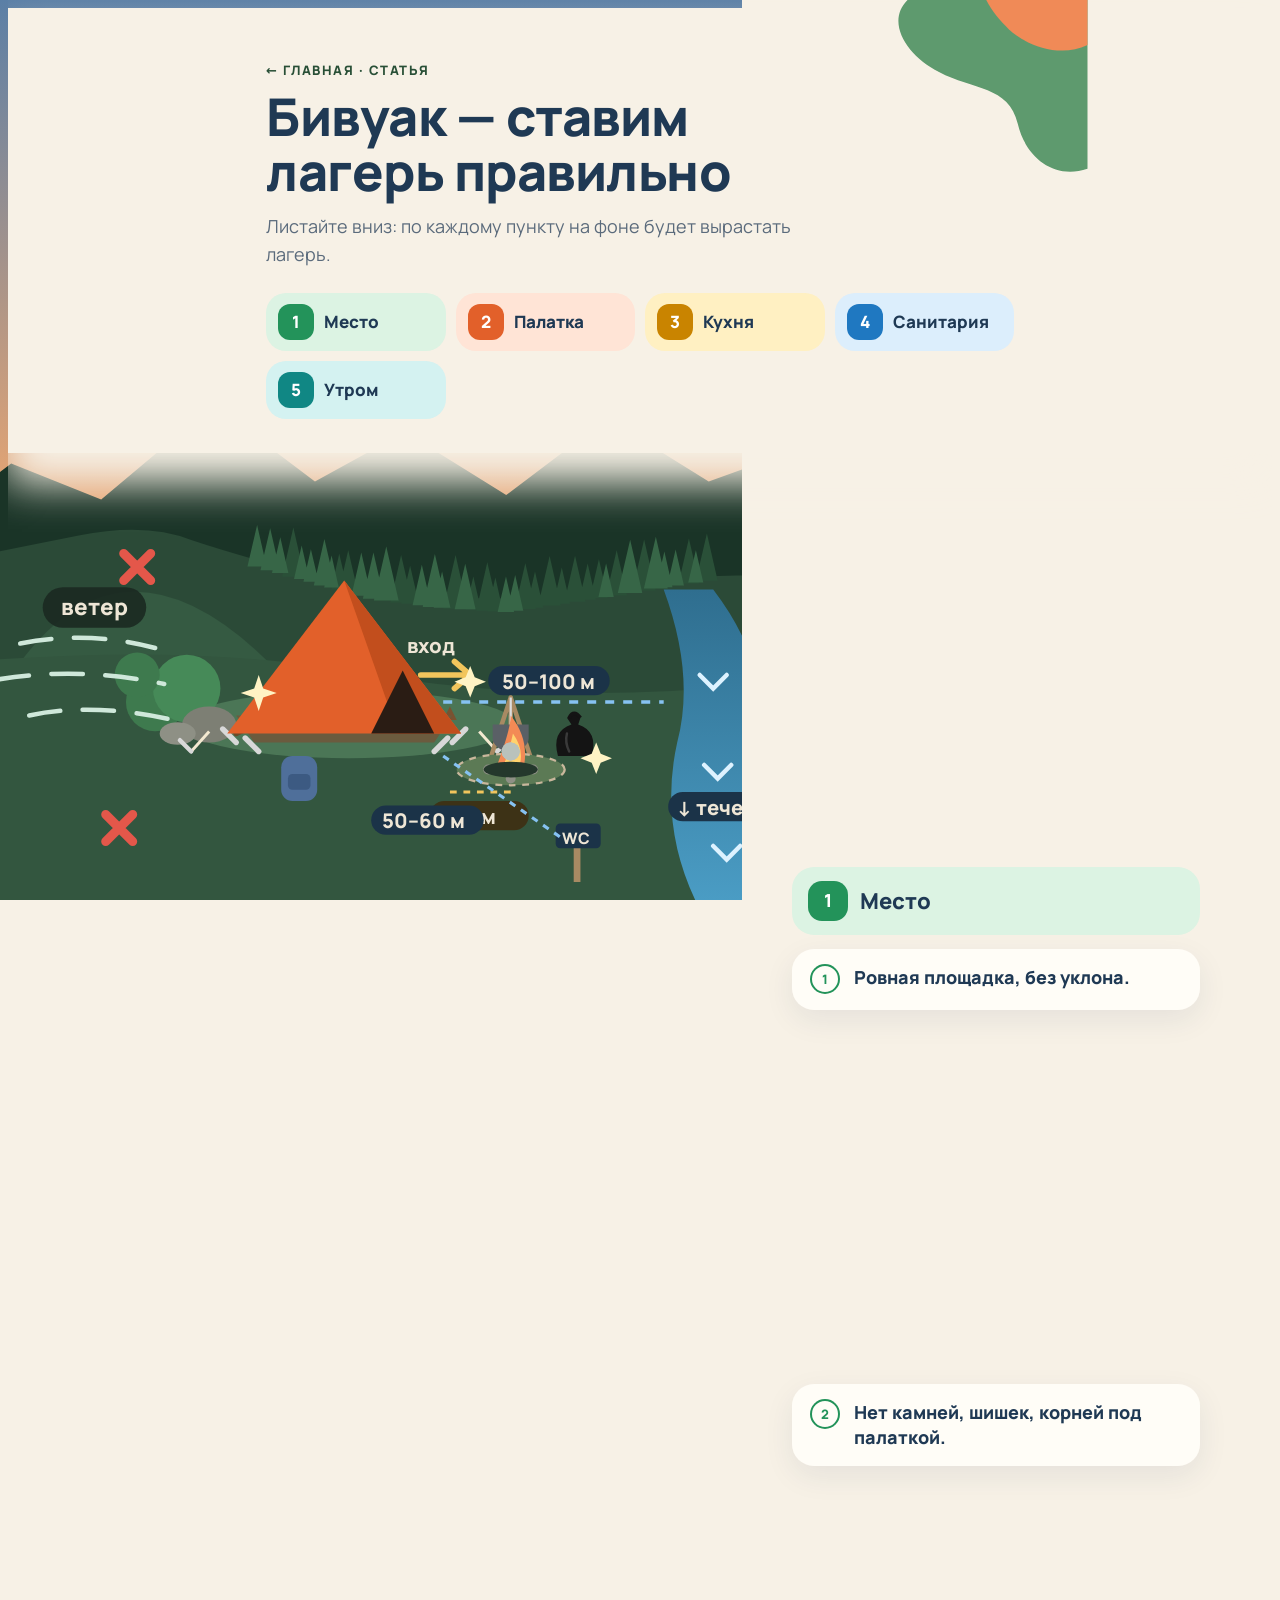
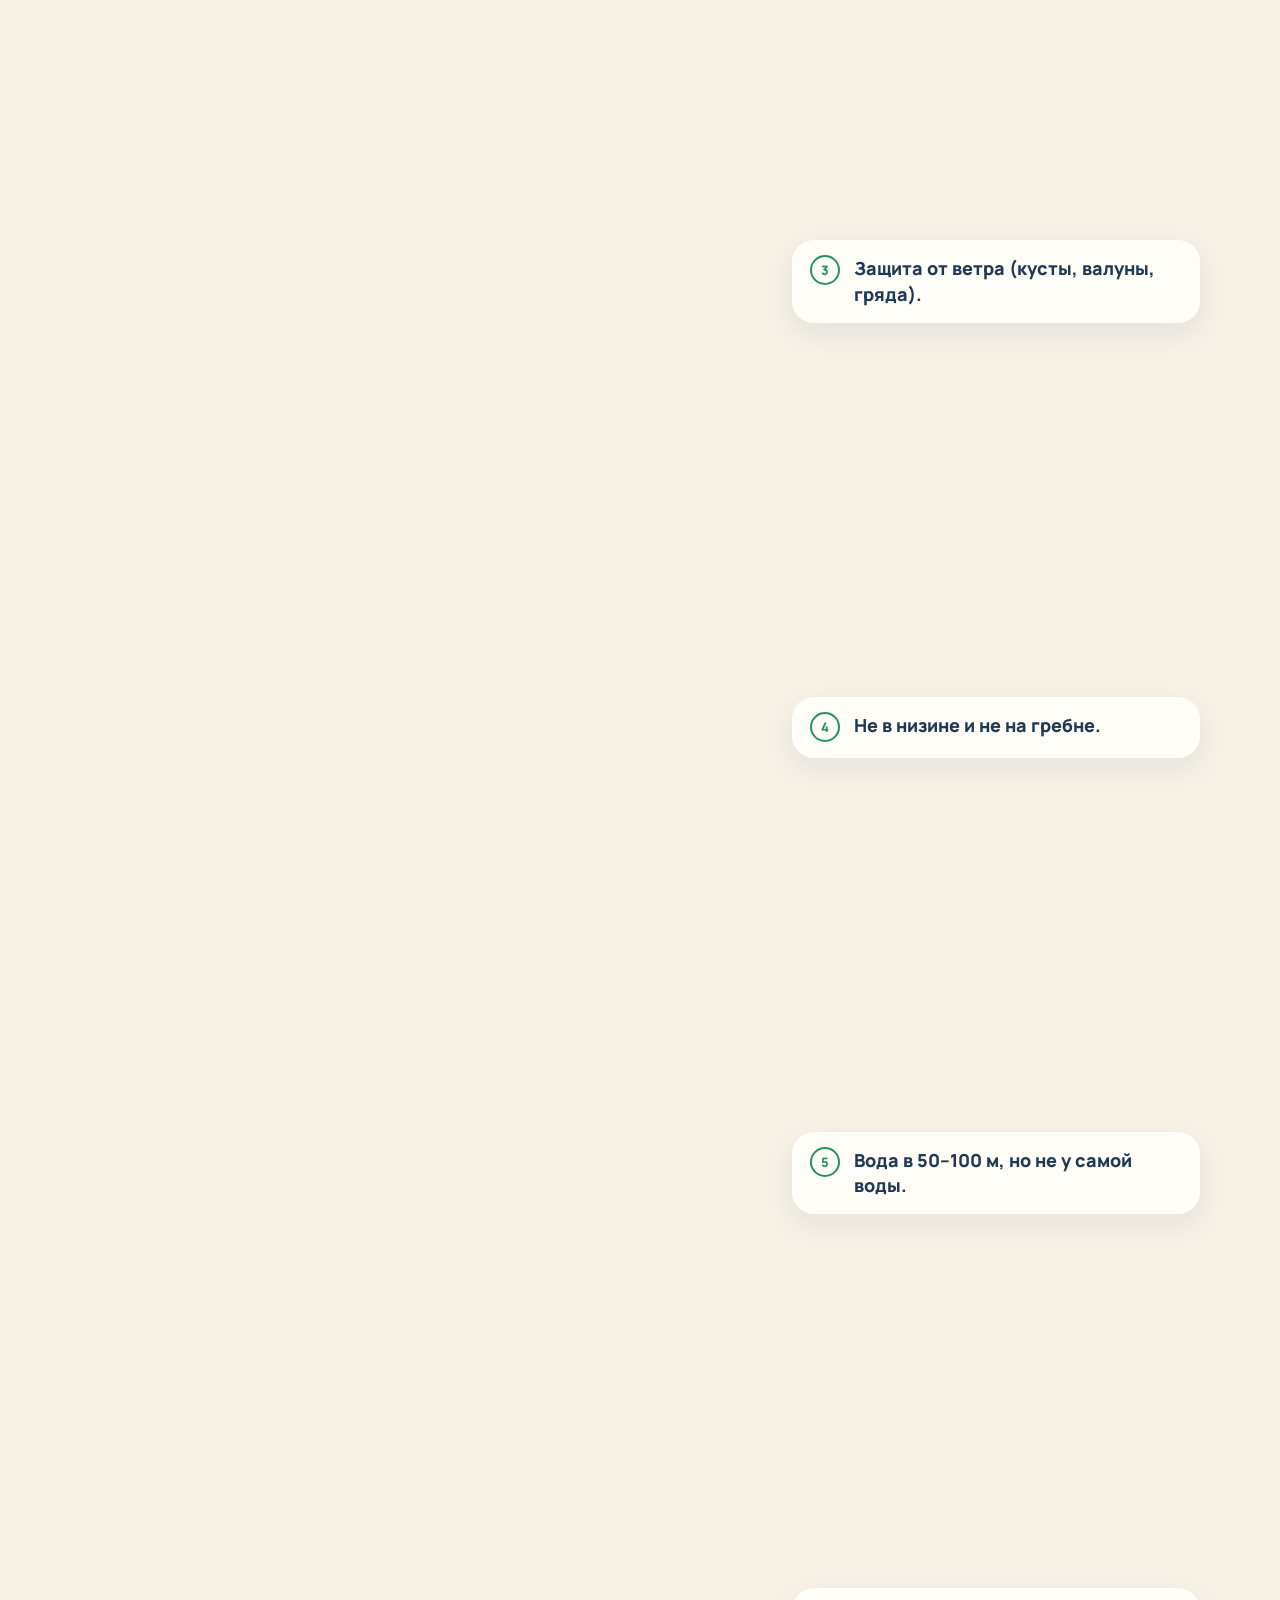
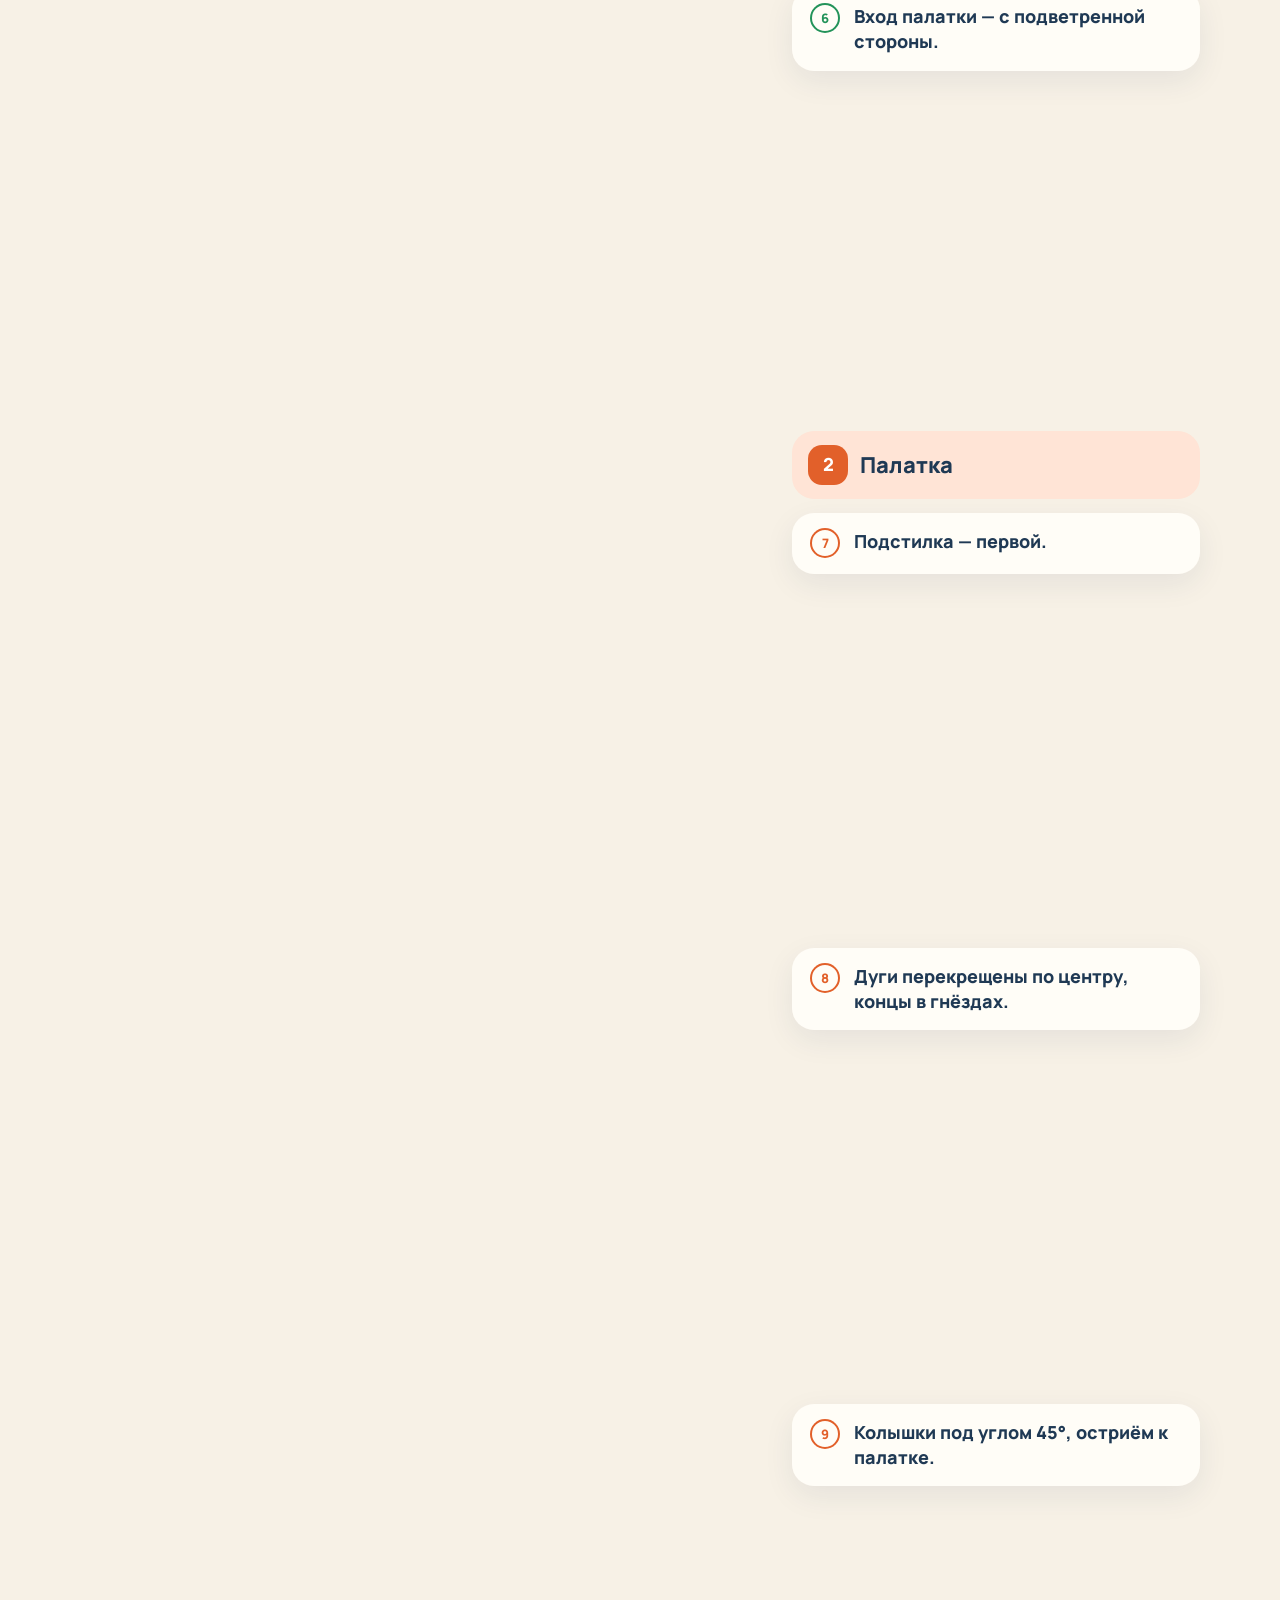
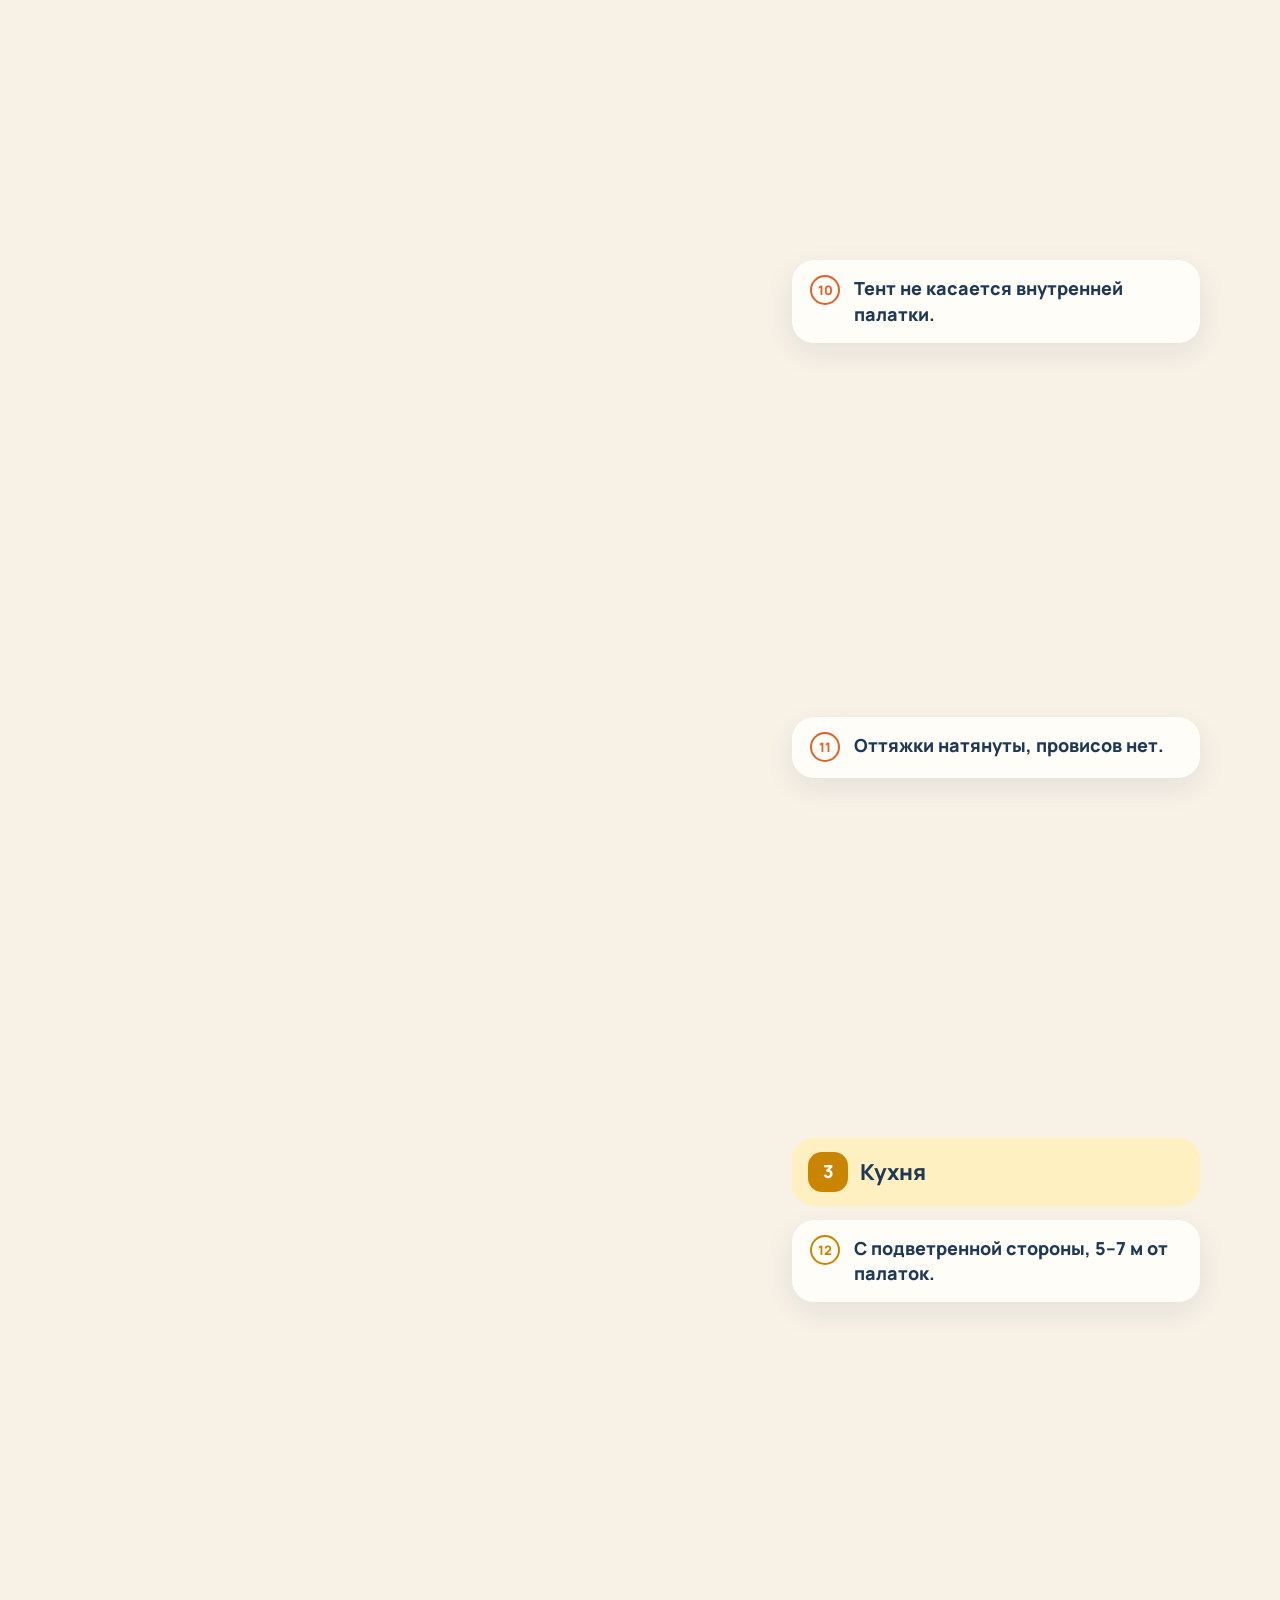
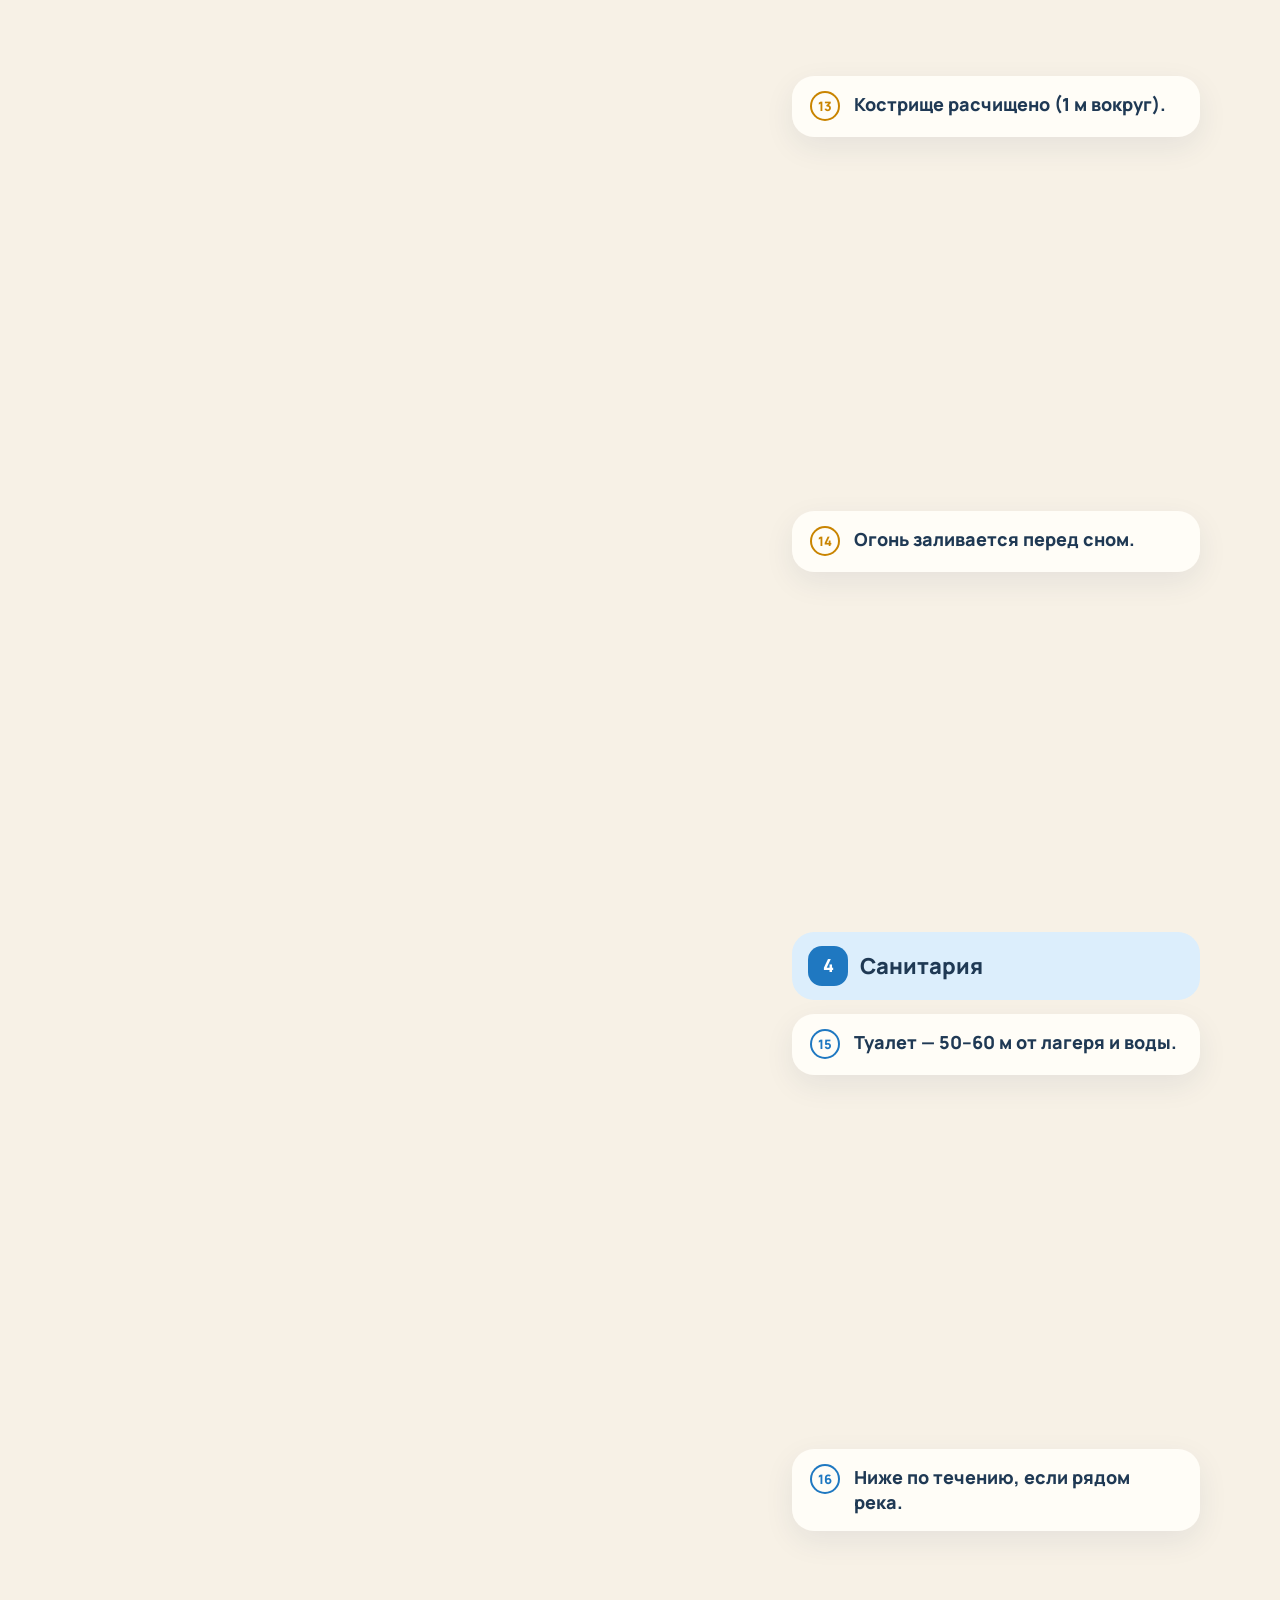
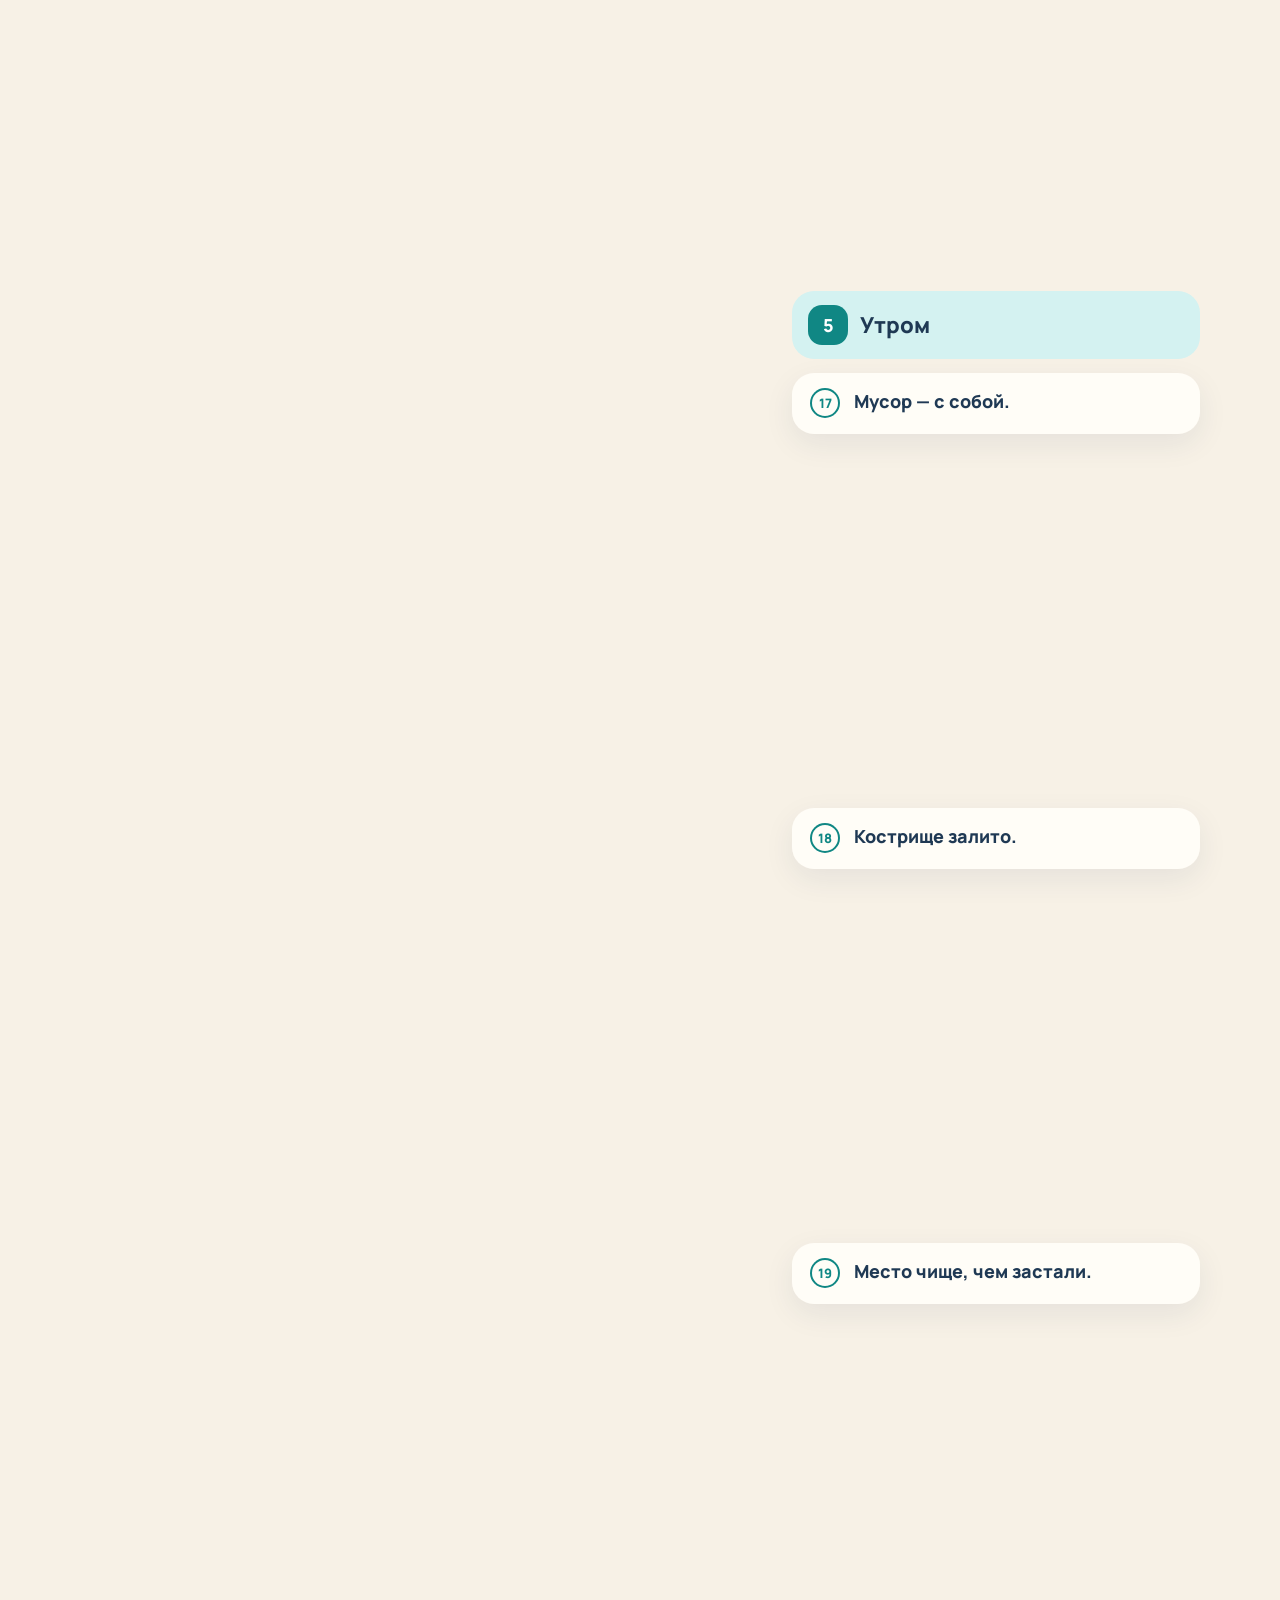
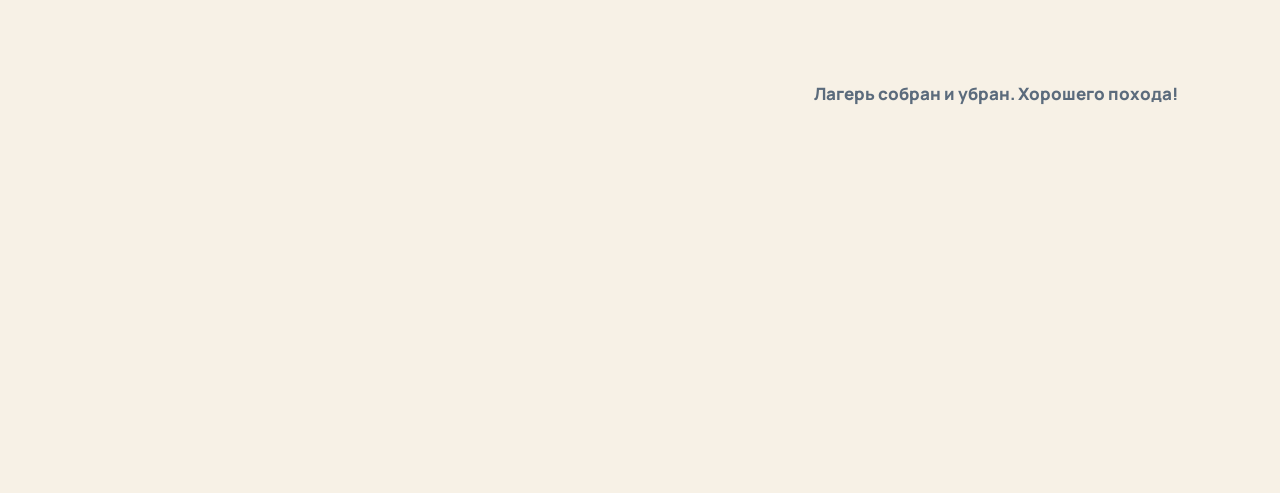
==== commit 872b9e37: "Первая помощь и Бивуак: бежевый фон и плашки цвета слоновой кости Co-Authored-By: Claude Opus 5.5 <n" ====
--- a/bivuak/index.html
+++ b/bivuak/index.html
@@ -5,18 +5,18 @@
 <meta name="viewport" content="width=device-width,initial-scale=1,viewport-fit=cover">
 <title>Бивуак — ставим лагерь правильно</title>
 <meta name="description" content="Как правильно поставить лагерь: место, палатка, кухня, санитария, утро — по шагам">
-<meta name="theme-color" content="#121C17">
+<meta name="theme-color" content="#F7F1E6">
 <link href="../assets/fonts/manrope.css" rel="stylesheet">
 <style>
 /* Статья «Бивуак — ставим лагерь правильно» (страница bivuak/). Фон — сцена лагеря, которая достраивается по мере прокрутки.
    Телефон: сцена закреплена в верхней части экрана, карточки идут снизу. Компьютер: сцена слева, карточки справа. */
 :root{
-  --green:#8FCB9F;--orange:#F38A55;--sand:#34443A;--cream:#121C17;--paper:#1B2A22;--muted:#A3B5AA;--ink:#EEE6D6;
-  --line:rgba(238,230,214,.12);--shadow:rgba(0,0,0,.35);--on:#121C17;
-  --peach:#43281C;--peach-c:#FFA77A;--sky:#1B3348;--sky-c:#86C2F2;--sun:#3D3216;--sun-c:#F2C55C;
-  --mint:#1D3A29;--mint-c:#7DD6A1;--aqua:#173A39;--aqua-c:#6FD3CF;
+  --green:#284F36;--orange:#E2602A;--navy:#1F3954;--sand:#E8DCCB;--cream:#F7F1E6;--paper:#FFFDF8;--muted:#5B6B7C;--ink:#1F3954;
+  --line:rgba(31,57,84,.10);--shadow:rgba(31,57,84,.08);--red:#D93A2B;--red-bg:#FFE8E3;--on:#FFFFFF;
+  --peach:#FFE4D6;--peach-c:#E2602A;--sky:#DCEEFC;--sky-c:#1F78C1;--sun:#FFF0C2;--sun-c:#C98400;
+  --lav:#ECE6FC;--lav-c:#6A4FD0;--mint:#DCF3E3;--mint-c:#23935A;--aqua:#D4F2F1;--aqua-c:#108784;
   --font:"Manrope",Gilroy,system-ui,-apple-system,"Segoe UI",sans-serif;
-  color-scheme:dark;
+  color-scheme:light;
 }
 *{box-sizing:border-box;-webkit-tap-highlight-color:transparent}
 html{scroll-behavior:smooth}
@@ -30,7 +30,7 @@
 
 /* сцена */
 #scene{position:fixed;left:0;top:0;width:100%;height:60vh;z-index:0;display:block}
-.fade{position:fixed;left:0;right:0;top:46vh;height:18vh;z-index:1;pointer-events:none;background:linear-gradient(to bottom,rgba(18,28,23,0),var(--cream))}
+.fade{position:fixed;left:0;right:0;top:46vh;height:18vh;z-index:1;pointer-events:none;background:linear-gradient(to bottom,rgba(247,241,230,0),var(--cream))}
 .floor{position:fixed;left:0;right:0;top:63.5vh;bottom:0;z-index:1;background:var(--cream);pointer-events:none}
 .el{opacity:0;transition:opacity .7s,transform .8s cubic-bezier(.2,.9,.3,1.2);transform-box:fill-box;transform-origin:center bottom}
 .el.on{opacity:1}
@@ -78,16 +78,16 @@
 .chap{display:flex;flex-direction:column;gap:14px;scroll-margin-top:62vh}
 .chead{display:flex;align-items:center;gap:12px;background:var(--tb);border-radius:22px;padding:14px 16px;font-size:22px;font-weight:800;transition:opacity .4s}
 .chead span{width:40px;height:40px;border-radius:14px;background:var(--tc);color:var(--on);display:flex;align-items:center;justify-content:center;flex:none;font-size:18px}
-.item{display:flex;gap:14px;align-items:flex-start;background:rgba(27,42,34,.94);border-radius:22px;padding:16px 18px;box-shadow:0 10px 30px var(--shadow);font-size:18px;font-weight:700;line-height:1.4;transition:opacity .5s,transform .5s,box-shadow .4s;margin-bottom:34vh;scroll-snap-align:end;scroll-margin-bottom:12vh}
+.item{display:flex;gap:14px;align-items:flex-start;background:rgba(255,253,248,.97);border-radius:22px;padding:16px 18px;box-shadow:0 10px 30px var(--shadow);font-size:18px;font-weight:700;line-height:1.4;transition:opacity .5s,transform .5s,box-shadow .4s;margin-bottom:34vh;scroll-snap-align:end;scroll-margin-bottom:12vh}
 .item:last-child{margin-bottom:0}
 .item i{font-style:normal;flex:none;width:30px;height:30px;border-radius:50%;box-shadow:inset 0 0 0 2px var(--tc);color:var(--tc);display:flex;align-items:center;justify-content:center;font-size:13px;font-weight:800;margin-top:-1px;transition:background .3s,color .3s}
 .item.act{box-shadow:0 0 0 2px var(--tc),0 14px 34px var(--shadow)}
 .item.act i,.item.done i{background:var(--tc);color:var(--on)}
 .up{opacity:0;transform:scale(.97)}
 .end{text-align:center;color:var(--muted);font-weight:700;transition:opacity .5s}
-.tocbtn{position:fixed;right:max(14px,env(safe-area-inset-right,0px));top:calc(14px + env(safe-area-inset-top,0px));z-index:20;border:0;border-radius:999px;background:rgba(27,42,34,.9);color:var(--ink);box-shadow:0 6px 18px var(--shadow);padding:10px 14px;font:800 14px var(--font);cursor:pointer;transition:opacity .3s}
+.tocbtn{position:fixed;right:max(14px,env(safe-area-inset-right,0px));top:calc(14px + env(safe-area-inset-top,0px));z-index:20;border:0;border-radius:999px;background:rgba(255,253,248,.94);color:var(--ink);box-shadow:0 6px 18px var(--shadow);padding:10px 14px;font:800 14px var(--font);cursor:pointer;transition:opacity .3s}
 .tocbtn.hide{opacity:0;pointer-events:none}
-.step{position:fixed;left:max(14px,env(safe-area-inset-left,0px));top:calc(14px + env(safe-area-inset-top,0px));z-index:20;border-radius:999px;background:rgba(27,42,34,.9);padding:9px 14px;font-weight:800;font-size:14px;color:var(--tc,var(--green));transition:opacity .3s;font-variant-numeric:tabular-nums}
+.step{position:fixed;left:max(14px,env(safe-area-inset-left,0px));top:calc(14px + env(safe-area-inset-top,0px));z-index:20;border-radius:999px;background:rgba(255,253,248,.94);box-shadow:0 6px 18px var(--shadow);padding:9px 14px;font-weight:800;font-size:14px;color:var(--tc,var(--green));transition:opacity .3s;font-variant-numeric:tabular-nums}
 .step.hide{opacity:0}
 
 @media (min-width:900px){
@@ -109,9 +109,9 @@
 .rpanel{position:fixed;left:0;right:0;top:62vh;bottom:0;z-index:3;padding:10px max(16px,env(safe-area-inset-right,0px)) calc(16px + env(safe-area-inset-bottom,0px)) max(16px,env(safe-area-inset-left,0px));transition:opacity .4s;display:flex;flex-direction:column;gap:14px}
 .rpanel.hide{opacity:0;pointer-events:none}
 .trail{position:relative;height:34px;flex:none}
-.trail .track{position:absolute;left:8px;right:8px;top:16px;height:0;border-top:3px dashed rgba(238,230,214,.25)}
+.trail .track{position:absolute;left:8px;right:8px;top:16px;height:0;border-top:3px dashed rgba(31,57,84,.22)}
 .trail .done{position:absolute;left:8px;top:15px;height:5px;border-radius:3px;background:var(--tc,var(--green));width:0;transition:width .7s cubic-bezier(.4,0,.2,1),background .4s}
-.stop{position:absolute;top:10px;width:14px;height:14px;margin-left:-7px;border-radius:50%;background:var(--cream);box-shadow:inset 0 0 0 2px rgba(238,230,214,.35);transition:background .3s,box-shadow .3s,transform .3s}
+.stop{position:absolute;top:10px;width:14px;height:14px;margin-left:-7px;border-radius:50%;background:var(--cream);box-shadow:inset 0 0 0 2px rgba(31,57,84,.28);transition:background .3s,box-shadow .3s,transform .3s}
 .stop.past{background:var(--tc);box-shadow:none}
 .stop.now{transform:scale(1.35);background:var(--tc);box-shadow:0 0 0 5px rgba(255,255,255,.12)}
 .stop.ch{width:18px;height:18px;margin-left:-9px;top:8px}
@@ -119,7 +119,7 @@
 .walker svg{width:100%;height:100%;animation:hop .7s ease-in-out infinite alternate}
 @keyframes hop{to{transform:translateY(-3px)}}
 .rcards{position:relative;flex:1;min-height:0}
-.rcard{position:absolute;left:0;right:0;top:0;background:rgba(27,42,34,.96);border-radius:24px;padding:16px 18px 18px;box-shadow:0 0 0 2px var(--tc),0 14px 34px var(--shadow);display:flex;flex-direction:column;gap:10px;opacity:0;transform:translateX(40px) scale(.94);pointer-events:none}
+.rcard{position:absolute;left:0;right:0;top:0;background:rgba(255,253,248,.98);border-radius:24px;padding:16px 18px 18px;box-shadow:0 0 0 2px var(--tc),0 14px 34px var(--shadow);display:flex;flex-direction:column;gap:10px;opacity:0;transform:translateX(40px) scale(.94);pointer-events:none}
 .rcard .lab{display:flex;align-items:center;gap:8px;font-size:12px;font-weight:800;text-transform:uppercase;letter-spacing:1.2px;color:var(--tc)}
 .rcard .lab i{font-style:normal;width:26px;height:26px;border-radius:50%;background:var(--tc);color:var(--on);display:flex;align-items:center;justify-content:center;letter-spacing:0;font-size:12px}
 .rcard .tx{font-size:20px;font-weight:800;line-height:1.35}
@@ -133,7 +133,7 @@
 @media (min-width:900px){
   .rpanel{left:60vw;right:0;top:0;bottom:0;padding:0 28px 0 0;flex-direction:row;gap:22px}
   .trail{width:34px;height:auto;margin-block:10vh}
-  .trail .track{left:16px;right:auto;top:0;bottom:0;height:auto;border-top:0;border-left:3px dashed rgba(238,230,214,.25)}
+  .trail .track{left:16px;right:auto;top:0;bottom:0;height:auto;border-top:0;border-left:3px dashed rgba(31,57,84,.22)}
   .trail .done{left:15px;top:0;width:5px;height:0;transition:height .7s cubic-bezier(.4,0,.2,1),background .4s}
   .stop{left:17px!important;margin-left:-7px;margin-top:-7px}
   .stop.ch{margin-left:-9px;margin-top:-9px}
@@ -145,13 +145,13 @@
 /* извилистая тропа на телефоне */
 .mtrail{display:none;position:relative;height:96px;flex:none;overflow:hidden;margin-inline:-16px;touch-action:pan-y}
 .mtrail svg{display:block;height:100%;width:100%}
-.mtrail .seg-l{fill:none;stroke:rgba(238,230,214,.22);stroke-width:3;stroke-dasharray:5 6;transition:stroke .5s}
+.mtrail .seg-l{fill:none;stroke:rgba(31,57,84,.25);stroke-width:3;stroke-dasharray:5 6;transition:stroke .5s}
 .mtrail .seg-l.past{stroke:var(--c);stroke-dasharray:none;stroke-width:4}
-.mtrail .st{fill:#121C17;stroke:rgba(238,230,214,.4);stroke-width:2;transition:fill .3s,stroke .3s;cursor:pointer}
+.mtrail .st{fill:#FFFDF8;stroke:rgba(31,57,84,.35);stroke-width:2;transition:fill .3s,stroke .3s;cursor:pointer}
 .mtrail .st.past{fill:var(--c);stroke:var(--c)}
 .mtrail .st.now{fill:var(--c);stroke:#fff;stroke-width:2.5}
-.mtrail .num{font:800 9px var(--font);fill:rgba(238,230,214,.6);text-anchor:middle;pointer-events:none}
-.mtrail .num.past,.mtrail .num.now{fill:#121C17}
+.mtrail .num{font:800 9px var(--font);fill:#5B6B7C;text-anchor:middle;pointer-events:none}
+.mtrail .num.past,.mtrail .num.now{fill:#FFFFFF}
 .mtrail .chl{font:800 10px var(--font);text-anchor:middle;text-transform:uppercase;letter-spacing:.8px}
 .mtrail #mview,.mtrail #mwalk{transition:transform .7s cubic-bezier(.4,0,.2,1)}
 .mtrail #mwalk .bob{animation:hop .7s ease-in-out infinite alternate}
@@ -300,7 +300,7 @@
 </header>
 <main class="wrap"><div class="story" id="story"></div></main>
 <div class="rstory" id="rstory"></div>
-<div class="rpanel hide" id="rpanel"><div class="mtrail" id="mtrail"></div><div class="trail" id="trail"><div class="track"></div><div class="done" id="tdone"></div><div class="walker" id="walker"><svg viewBox="0 0 26 26"><circle cx="13" cy="13" r="11" fill="currentColor"/><path d="M8 17 L13 7 L18 17Z" fill="#121C17"/></svg></div></div><div class="rcards" id="rcards"></div></div>
+<div class="rpanel hide" id="rpanel"><div class="mtrail" id="mtrail"></div><div class="trail" id="trail"><div class="track"></div><div class="done" id="tdone"></div><div class="walker" id="walker"><svg viewBox="0 0 26 26"><circle cx="13" cy="13" r="11" fill="currentColor"/><path d="M8 17 L13 7 L18 17Z" fill="#FFFDF8"/></svg></div></div><div class="rcards" id="rcards"></div></div>
 
 <script>
 (function () {
@@ -363,7 +363,7 @@
   if (f.first) mh += '<text class="chl" x="' + p.x + '" y="' + (p.y + 24) + '" fill="' + COL[f.cid] + '">' + esc(f.ch) + '</text>';
   mh += '<circle class="st" data-k="' + f.n + '" style="--c:' + COL[f.cid] + '" cx="' + p.x + '" cy="' + p.y + '" r="' + (f.first ? 10 : 8.5) + '"/><text class="num" data-k="' + f.n + '" x="' + p.x + '" y="' + (p.y + 3) + '">' + f.n + '</text>';
 });
-mh += '<g id="mwalk"><g class="bob"><circle r="9" cx="0" cy="-20" fill="#EEE6D6"/><path d="M-5 -16 L0 -26 L5 -16Z" fill="#121C17"/></g></g></g></svg>';
+mh += '<g id="mwalk"><g class="bob"><circle r="9" cx="0" cy="-20" fill="#1F3954"/><path d="M-5 -16 L0 -26 L5 -16Z" fill="#FFFDF8"/></g></g></g></svg>';
 MT.innerHTML = mh;
 var mview = document.getElementById('mview'), mwalk = document.getElementById('mwalk');
 function moveMobile(s) {
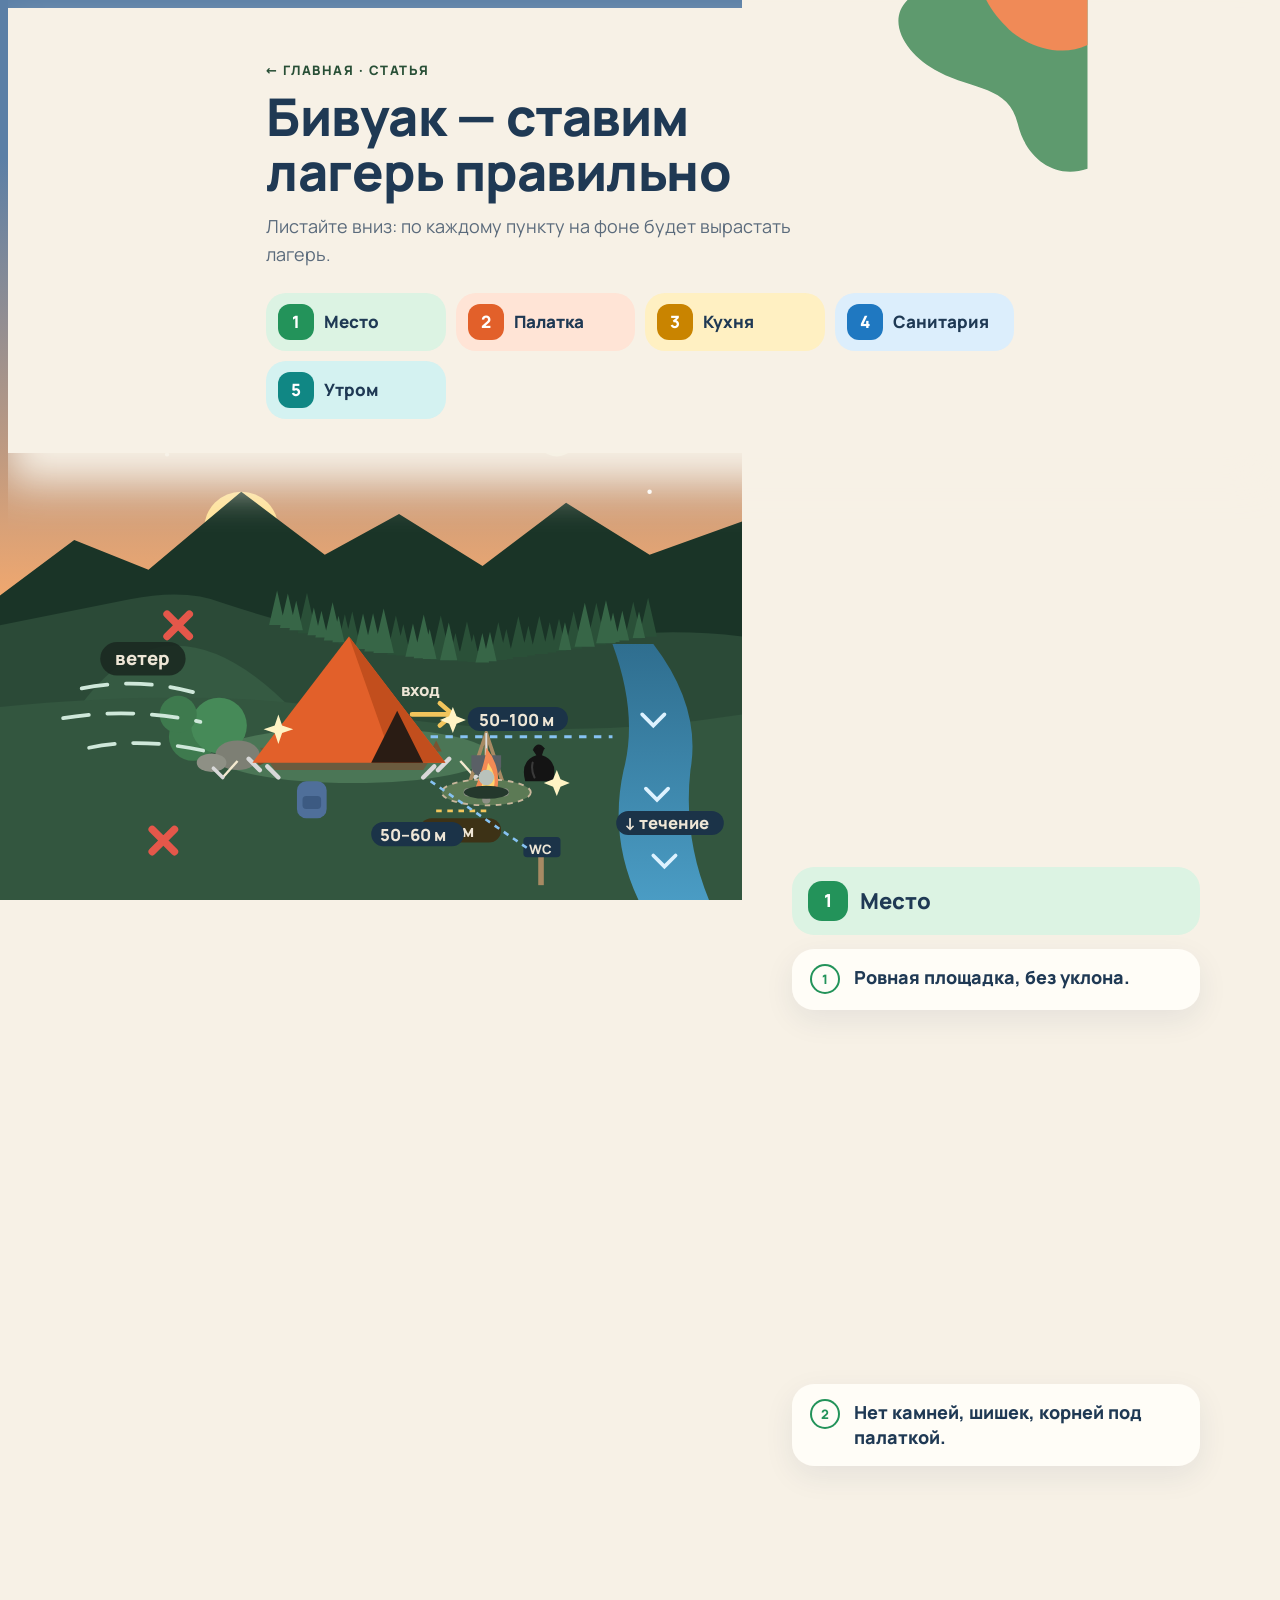
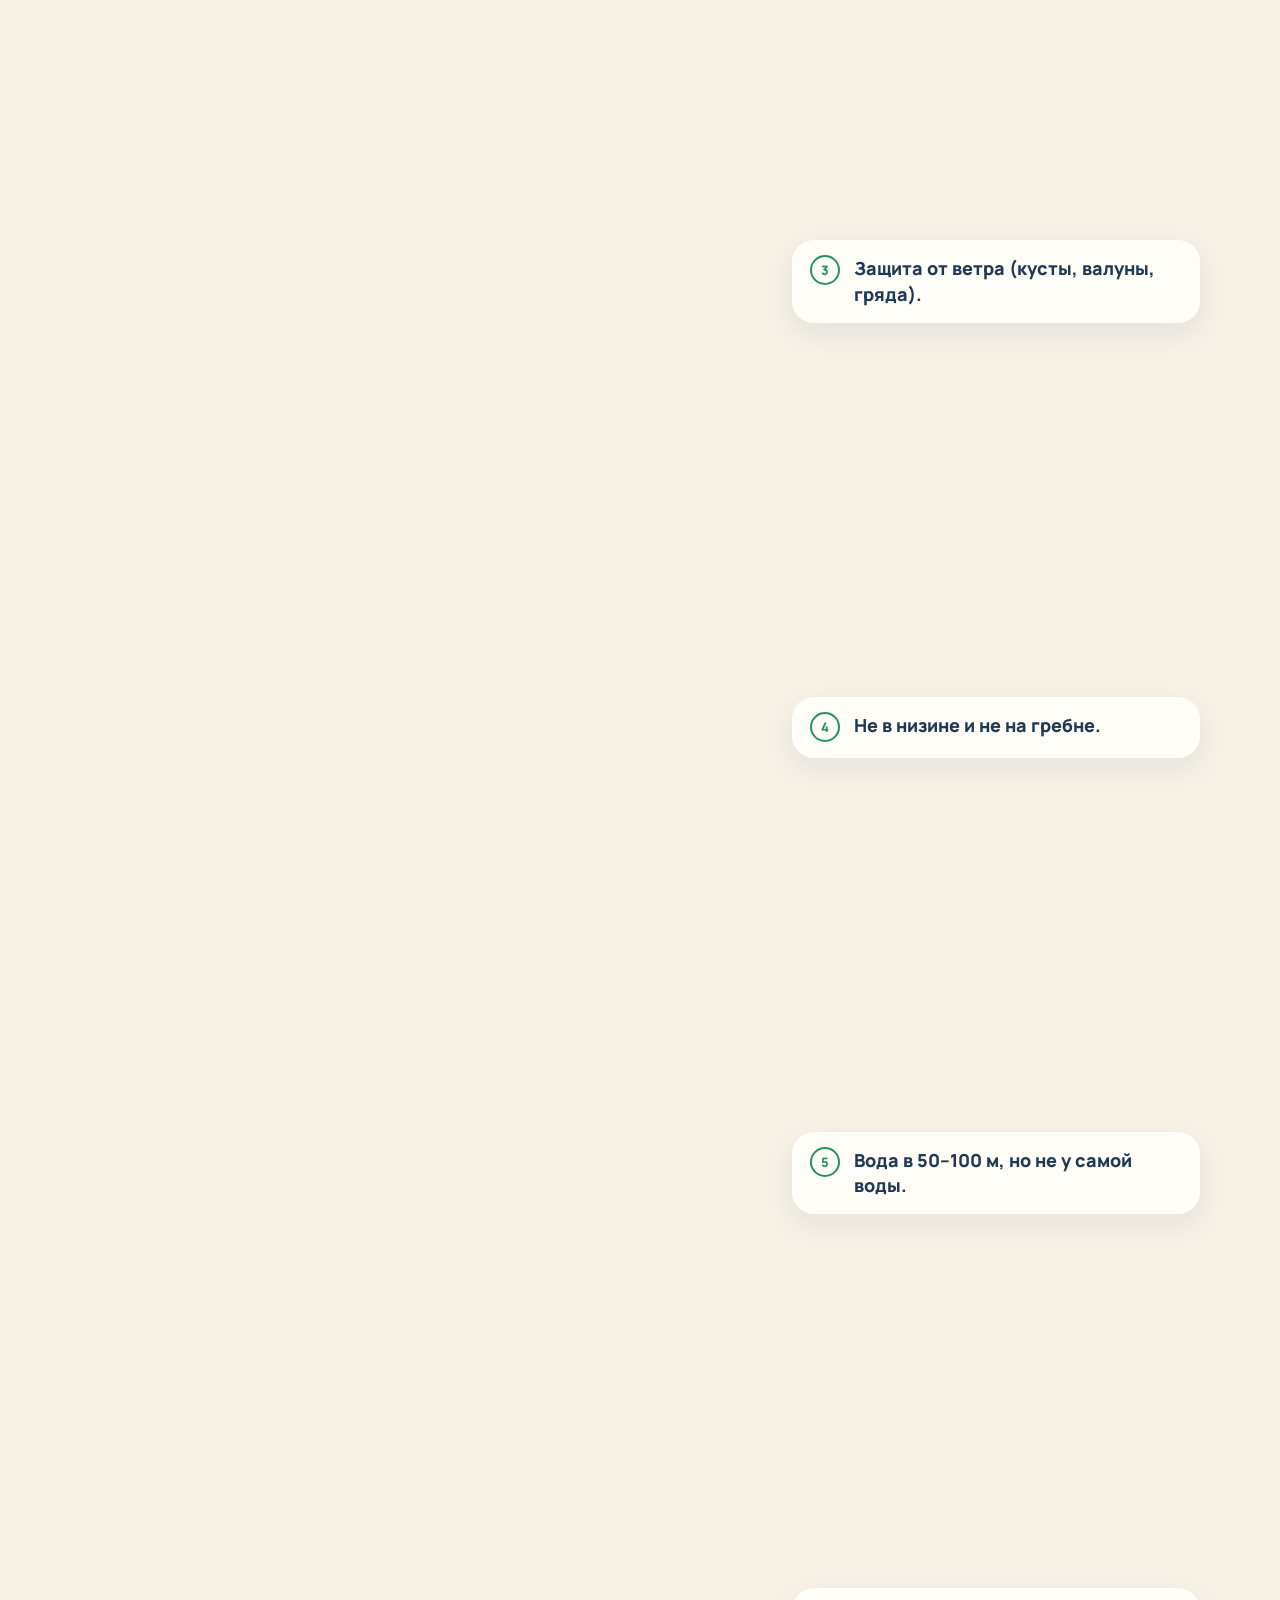
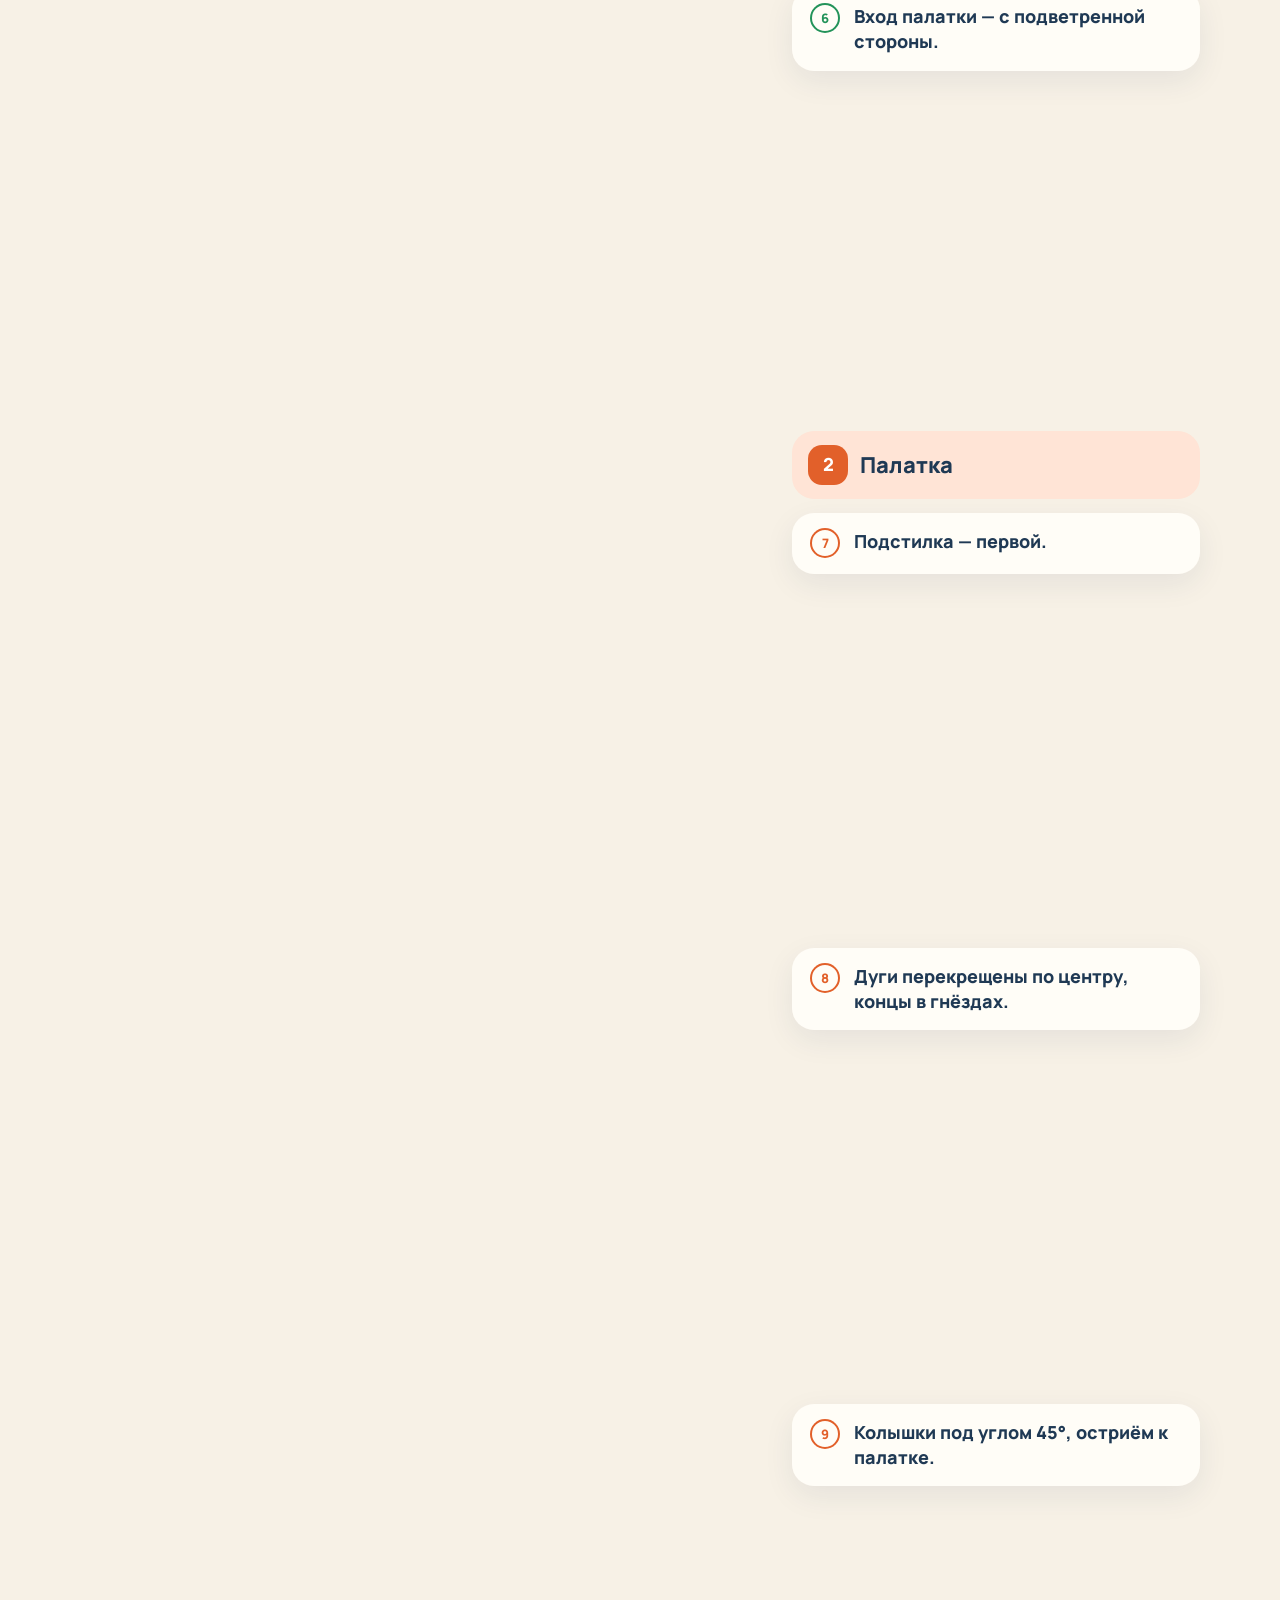
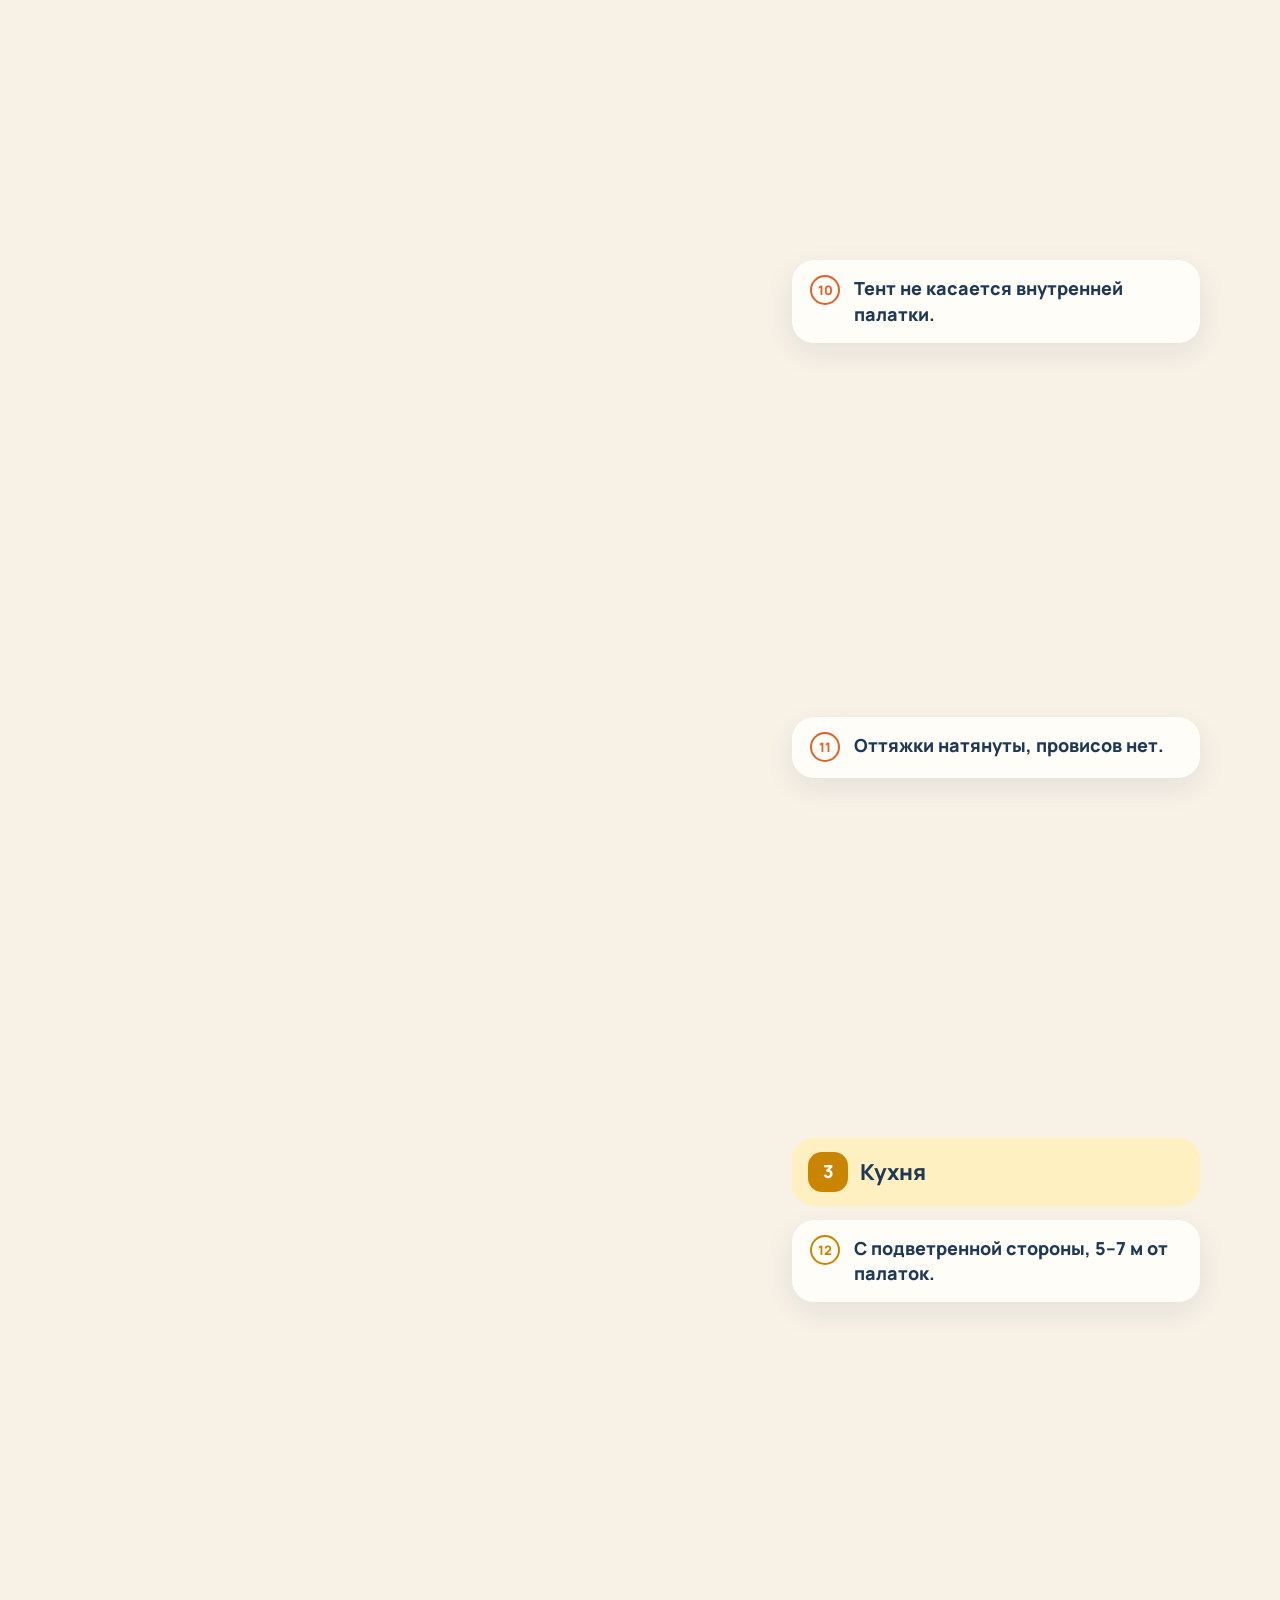
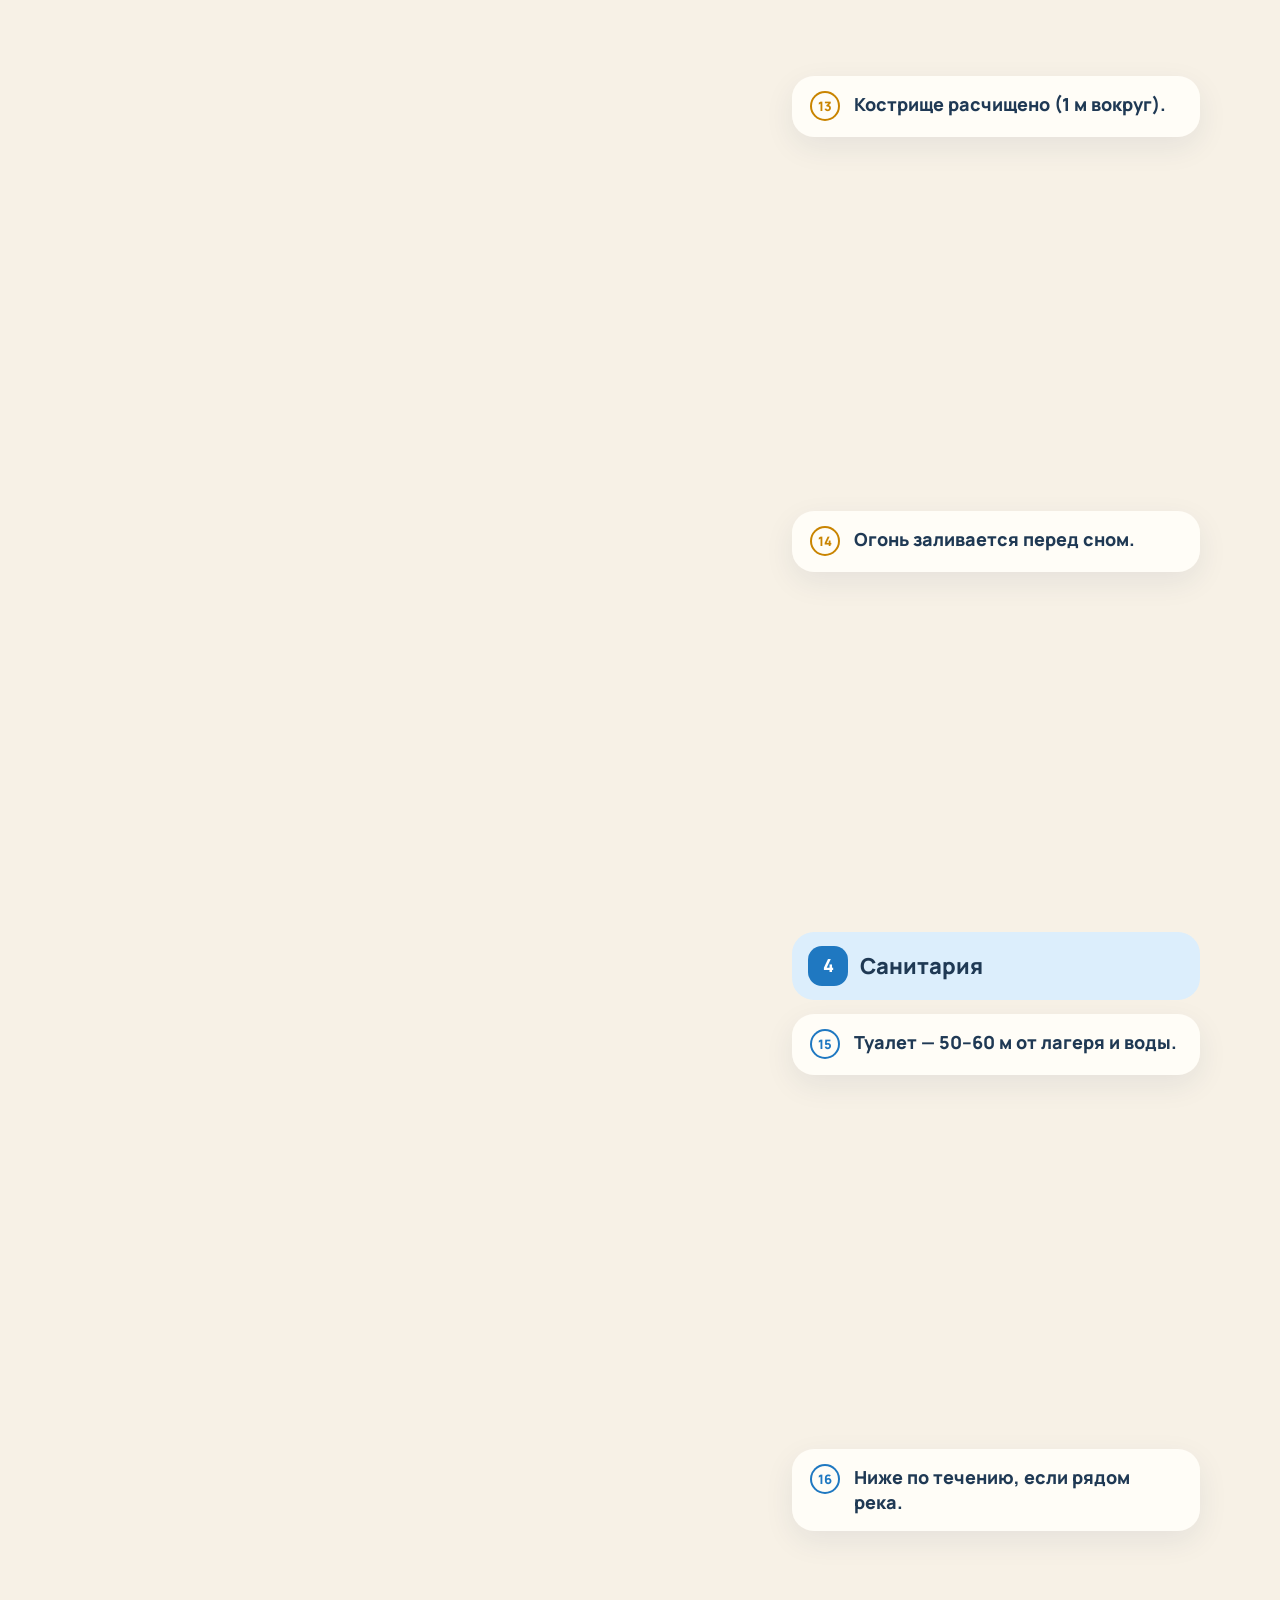
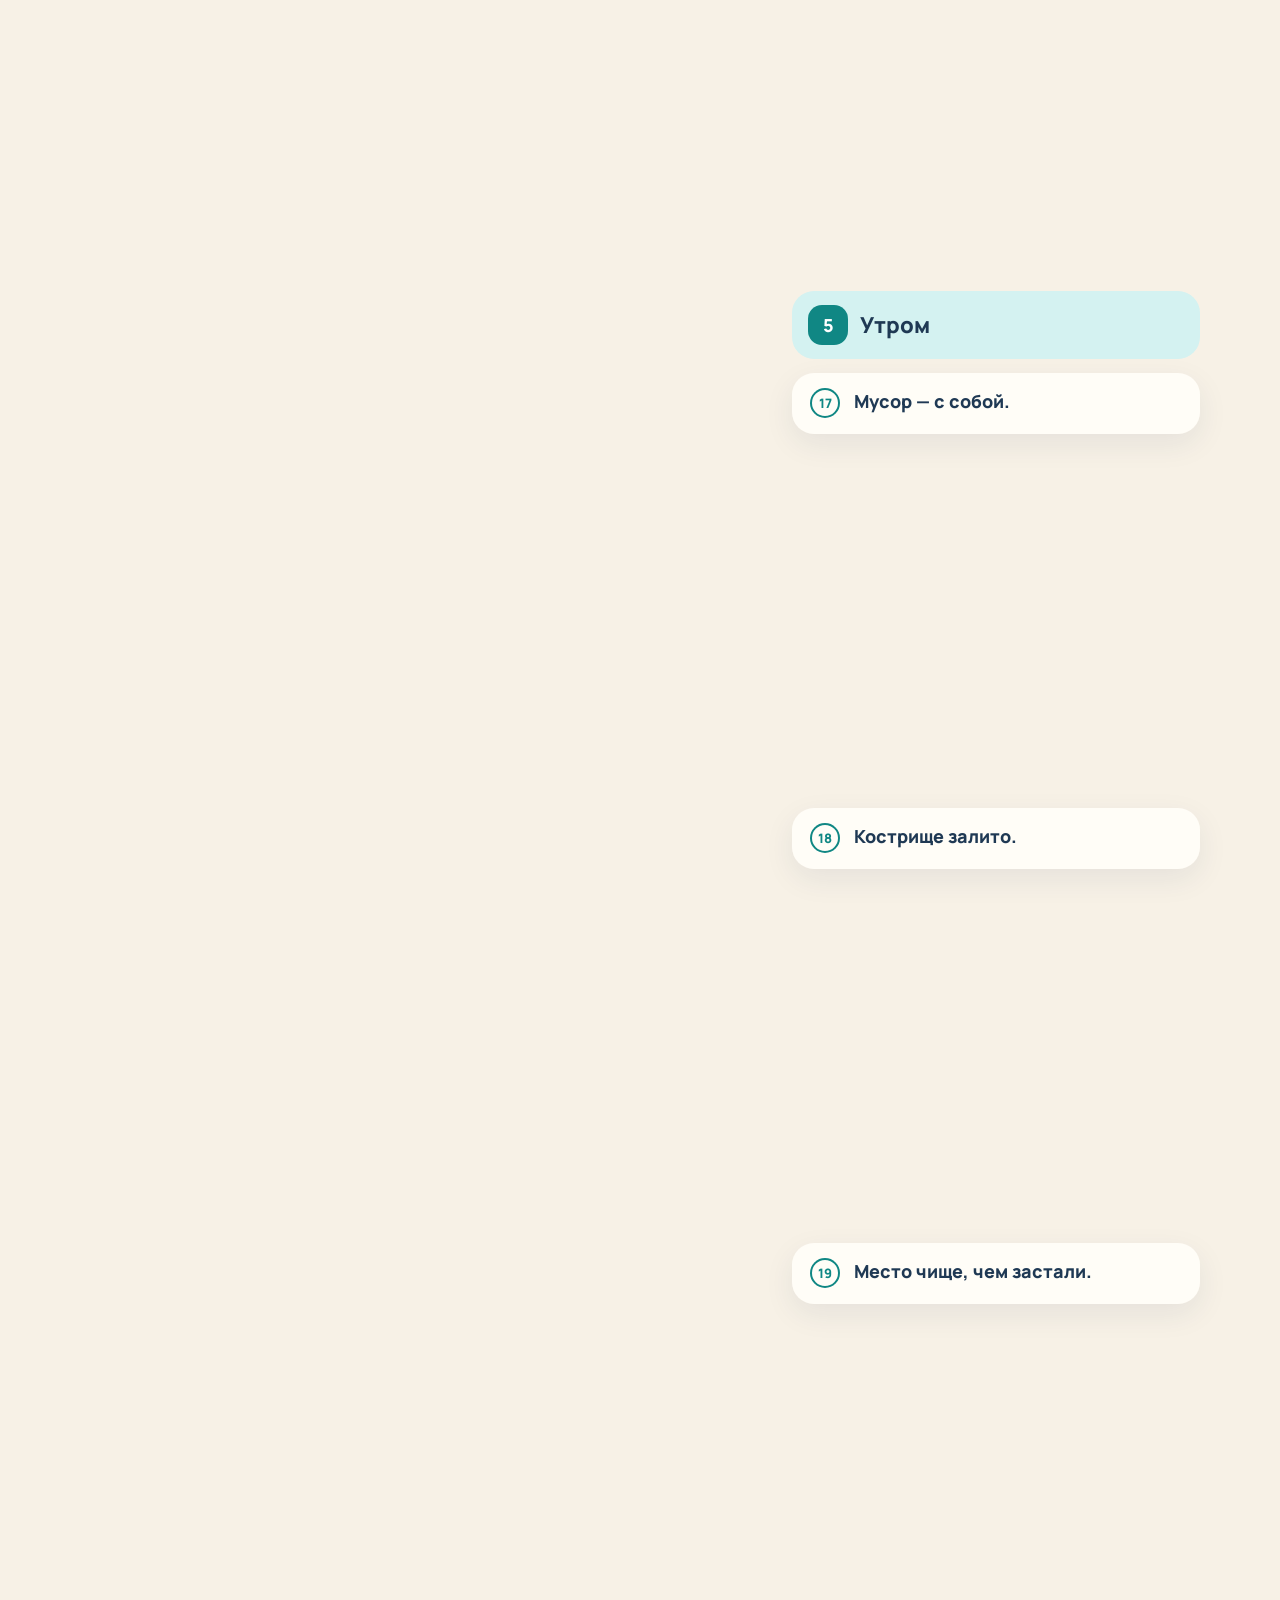
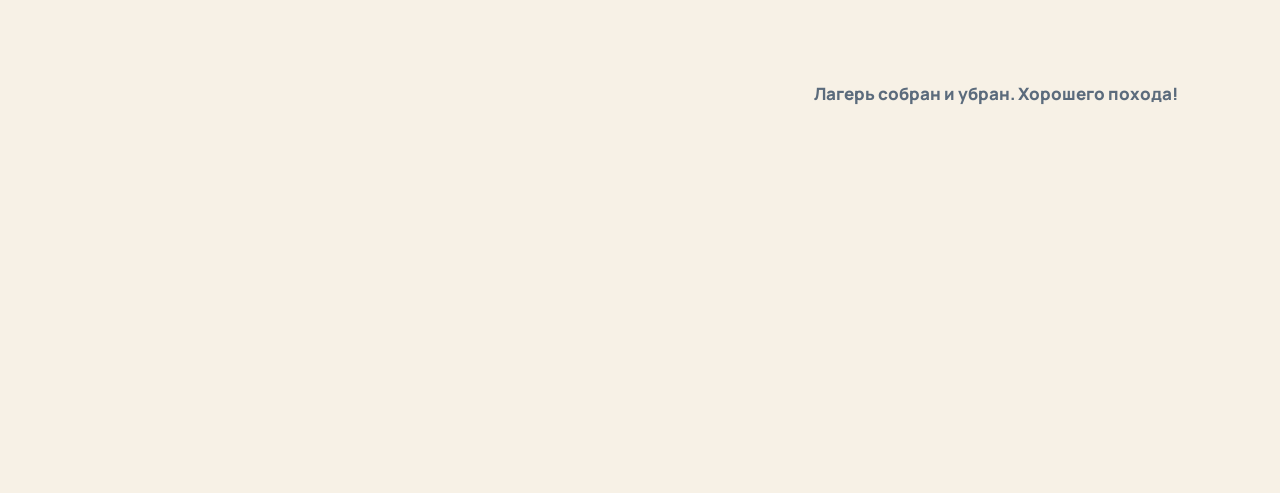
==== commit a9c24b85: "Бивуак: на узком экране сцена вписывается по ширине — видна река Co-Authored-By: Claude Opus 5.5 <no" ====
--- a/bivuak/index.html
+++ b/bivuak/index.html
@@ -143,7 +143,7 @@
 }
 
 /* извилистая тропа на телефоне */
-.mtrail{display:none;position:relative;height:96px;flex:none;overflow:hidden;margin-inline:-16px;touch-action:pan-y}
+.mtrail{display:none;position:relative;height:104px;flex:none;overflow:hidden;margin-inline:-16px;touch-action:pan-y}
 .mtrail svg{display:block;height:100%;width:100%}
 .mtrail .seg-l{fill:none;stroke:rgba(31,57,84,.25);stroke-width:3;stroke-dasharray:5 6;transition:stroke .5s}
 .mtrail .seg-l.past{stroke:var(--c);stroke-dasharray:none;stroke-width:4}
@@ -156,6 +156,14 @@
 .mtrail #mview,.mtrail #mwalk{transition:transform .7s cubic-bezier(.4,0,.2,1)}
 .mtrail #mwalk .bob{animation:hop .7s ease-in-out infinite alternate}
 .swipe{font-size:13px;color:var(--muted);font-weight:700}
+.mnav{position:absolute;top:50%;width:44px;height:44px;margin-top:-22px;border:0;border-radius:50%;background:var(--paper);color:var(--ink);box-shadow:0 6px 18px rgba(31,57,84,.16),inset 0 0 0 2px var(--sand);display:flex;align-items:center;justify-content:center;cursor:pointer;z-index:3;transition:opacity .3s,transform .15s,background .2s}
+.mnav svg{width:22px;height:22px}
+.mnav.prev{left:max(12px,env(safe-area-inset-left,0px))}.mnav.next{right:max(12px,env(safe-area-inset-right,0px))}
+.mnav:active{transform:scale(.92)}
+.mnav.next{background:var(--tc,var(--green));color:#fff;box-shadow:0 6px 18px rgba(31,57,84,.2)}
+.mnav:disabled{opacity:0;pointer-events:none}
+.mnav.next.nudge svg{animation:nudge 1.4s ease-in-out 3}
+@keyframes nudge{50%{transform:translateX(4px)}}
 @media (max-width:899px){ .trail{display:none} .mtrail{display:block} }
 @media (prefers-reduced-motion:reduce){*{animation:none!important;transition:none!important}html{scroll-behavior:auto}}
 </style>
@@ -164,12 +172,12 @@
 <body>
 <svg id="scene" viewBox="0 0 400 400" preserveAspectRatio="xMidYMax slice" aria-hidden="true">
   <defs>
-    <linearGradient id="sky" x1="0" y1="0" x2="0" y2="1"><stop offset="0" stop-color="#0E1813"/><stop offset="1" stop-color="#1E3529"/></linearGradient>
-    <linearGradient id="dawnG" x1="0" y1="0" x2="0" y2="1"><stop offset="0" stop-color="#5B7FA6"/><stop offset=".6" stop-color="#F2A86E"/><stop offset="1" stop-color="#F7D58C"/></linearGradient>
+    <linearGradient id="sky" gradientUnits="userSpaceOnUse" x1="0" y1="0" x2="0" y2="400"><stop offset="0" stop-color="#0E1813"/><stop offset="1" stop-color="#1E3529"/></linearGradient>
+    <linearGradient id="dawnG" gradientUnits="userSpaceOnUse" x1="0" y1="0" x2="0" y2="400"><stop offset="0" stop-color="#5B7FA6"/><stop offset=".6" stop-color="#F2A86E"/><stop offset="1" stop-color="#F7D58C"/></linearGradient>
     <linearGradient id="river" x1="0" y1="0" x2="0" y2="1"><stop offset="0" stop-color="#2F6E8F"/><stop offset="1" stop-color="#4A9CC4"/></linearGradient>
   </defs>
-  <rect width="400" height="400" fill="url(#sky)"/>
-  <rect class="el dawn" data-in="19" width="400" height="400" fill="url(#dawnG)"/>
+  <rect x="-400" y="-800" width="1200" height="1200" fill="url(#sky)"/>
+  <rect class="el dawn" data-in="19" x="-400" y="-800" width="1200" height="1200" fill="url(#dawnG)"/>
   <g class="el" data-in="14" data-out="19">
     <circle class="twinkle" cx="60" cy="70" r="1.2" fill="#fff"/><circle class="twinkle" cx="140" cy="40" r="1" fill="#fff" style="animation-delay:.6s"/><circle class="twinkle" cx="230" cy="90" r="1.3" fill="#fff" style="animation-delay:1.2s"/>
     <circle class="twinkle" cx="330" cy="60" r="1" fill="#fff" style="animation-delay:.3s"/><circle class="twinkle" cx="190" cy="140" r="1" fill="#fff" style="animation-delay:.9s"/><circle class="twinkle" cx="90" cy="160" r="1.1" fill="#fff" style="animation-delay:1.5s"/>
@@ -354,9 +362,9 @@
 
 // ----- извилистая тропа (телефон) -----
 var GAP = 62, MT = document.getElementById('mtrail');
-var PTS = []; for (var i = 0; i <= TOTAL; i++) PTS.push({x: 40 + i * GAP, y: 42 + Math.sin(i * 1.15) * 20});
+var PTS = []; for (var i = 0; i <= TOTAL; i++) PTS.push({x: 40 + i * GAP, y: 52 + Math.sin(i * 1.15) * 18});
 function segP(a, b) { var mx = (a.x + b.x) / 2; return 'M' + a.x + ' ' + a.y + ' C' + mx + ' ' + a.y + ' ' + mx + ' ' + b.y + ' ' + b.x + ' ' + b.y; }
-var mh = '<svg viewBox="0 0 390 96" preserveAspectRatio="xMidYMid meet"><g id="mview">';
+var mh = '<svg viewBox="0 0 390 104" preserveAspectRatio="xMidYMid meet"><g id="mview">';
 for (var i = 1; i <= TOTAL; i++) mh += '<path class="seg-l" data-k="' + i + '" style="--c:' + COL[FLAT[i - 1].cid] + '" d="' + segP(PTS[i - 1], PTS[i]) + '"/>';
 FLAT.forEach(function (f) {
   var p = PTS[f.n];
@@ -364,7 +372,8 @@
   mh += '<circle class="st" data-k="' + f.n + '" style="--c:' + COL[f.cid] + '" cx="' + p.x + '" cy="' + p.y + '" r="' + (f.first ? 10 : 8.5) + '"/><text class="num" data-k="' + f.n + '" x="' + p.x + '" y="' + (p.y + 3) + '">' + f.n + '</text>';
 });
 mh += '<g id="mwalk"><g class="bob"><circle r="9" cx="0" cy="-20" fill="#1F3954"/><path d="M-5 -16 L0 -26 L5 -16Z" fill="#FFFDF8"/></g></g></g></svg>';
-MT.innerHTML = mh;
+MT.innerHTML = mh + '<button type="button" class="mnav prev" aria-label="Предыдущий шаг"><svg viewBox="0 0 24 24" fill="none" stroke="currentColor" stroke-width="3" stroke-linecap="round" stroke-linejoin="round"><path d="M15 5l-7 7 7 7"/></svg></button>' +
+  '<button type="button" class="mnav next nudge" aria-label="Следующий шаг"><svg viewBox="0 0 24 24" fill="none" stroke="currentColor" stroke-width="3" stroke-linecap="round" stroke-linejoin="round"><path d="M9 5l7 7-7 7"/></svg></button>';
 var mview = document.getElementById('mview'), mwalk = document.getElementById('mwalk');
 function moveMobile(s) {
   var p = PTS[Math.max(0, Math.min(TOTAL, s))];
@@ -372,12 +381,19 @@
   mwalk.style.transform = 'translate(' + p.x + 'px,' + p.y + 'px)';
   MT.querySelectorAll('.seg-l').forEach(function (e) { e.classList.toggle('past', +e.getAttribute('data-k') <= s); });
   MT.querySelectorAll('.st,.num').forEach(function (e) { var k = +e.getAttribute('data-k'); e.classList.toggle('past', k < s); e.classList.toggle('now', k === s); });
+  var pv = MT.querySelector('.mnav.prev'), nx = MT.querySelector('.mnav.next');
+  pv.disabled = s <= 0; nx.disabled = s >= TOTAL; if (s > 0) nx.classList.remove('nudge');
+  var f = s ? FLAT[s - 1] : FLAT[0]; MT.style.setProperty('--tc', COL[f.cid]);
 }
 function goSeg(k) { var sg = document.querySelector('.seg[data-k="' + k + '"]'); if (sg) scrollTo({top: scrollY + sg.getBoundingClientRect().top + 2, behavior: 'smooth'}); }
-MT.addEventListener('click', function (e) { var t = e.target.closest('.st'); if (t) goSeg(+t.getAttribute('data-k')); });
+MT.addEventListener('click', function (e) {
+  var b = e.target.closest('.mnav'); if (b) { goSeg(Math.max(0, Math.min(TOTAL, Math.max(cur, 0) + (b.classList.contains('next') ? 1 : -1)))); return; }
+  var t = e.target.closest('.st'); if (t) goSeg(+t.getAttribute('data-k'));
+});
 var tx0 = null, ty0 = 0, panel = document.getElementById('rpanel');
 panel.addEventListener('touchstart', function (e) { tx0 = e.touches[0].clientX; ty0 = e.touches[0].clientY; }, {passive: true});
 panel.addEventListener('touchend', function (e) {
+  if (e.target.closest && e.target.closest('.mnav')) { tx0 = null; return; }
   if (tx0 === null) return; var dx = e.changedTouches[0].clientX - tx0, dy = e.changedTouches[0].clientY - ty0; tx0 = null;
   if (Math.abs(dx) > 40 && Math.abs(dx) > Math.abs(dy) * 1.3) goSeg(Math.max(0, Math.min(TOTAL, Math.max(cur, 0) + (dx < 0 ? 1 : -1))));
 }, {passive: true});
@@ -434,11 +450,17 @@
 addEventListener('scroll', onScroll, {passive: true});
 addEventListener('resize', function () { layoutTrail(); cur = -1; shown = null; onScroll(); });
 document.getElementById('tocbtn').onclick = function () { scrollTo({top: 0, behavior: 'smooth'}); };
+// узкий экран: сцена вписывается по ширине (видна река), широкий — заполняет блок
+function fitScene() {
+  var sc = document.getElementById('scene'), w = sc.clientWidth, h = sc.clientHeight;
+  sc.setAttribute('preserveAspectRatio', w < h * 1.05 ? 'xMidYMax meet' : 'xMidYMax slice');
+}
+addEventListener('resize', fitScene);
 // Вариант подачи: A — «лента» (по умолчанию), B — «маршрут» (адрес bivuak/#marshrut).
 // Чтобы сделать «маршрут» основным, поменяйте DEFAULT_MODE на 'B'.
 var DEFAULT_MODE = 'A';
 function modeFromHash() { return location.hash === '#marshrut' ? 'B' : location.hash === '#lenta' ? 'A' : DEFAULT_MODE; }
-setMode(modeFromHash());
+fitScene(); setMode(modeFromHash());
 addEventListener('hashchange', function () { if (/^#(marshrut|lenta)$/.test(location.hash)) setMode(modeFromHash()); });
 })();
 </script>
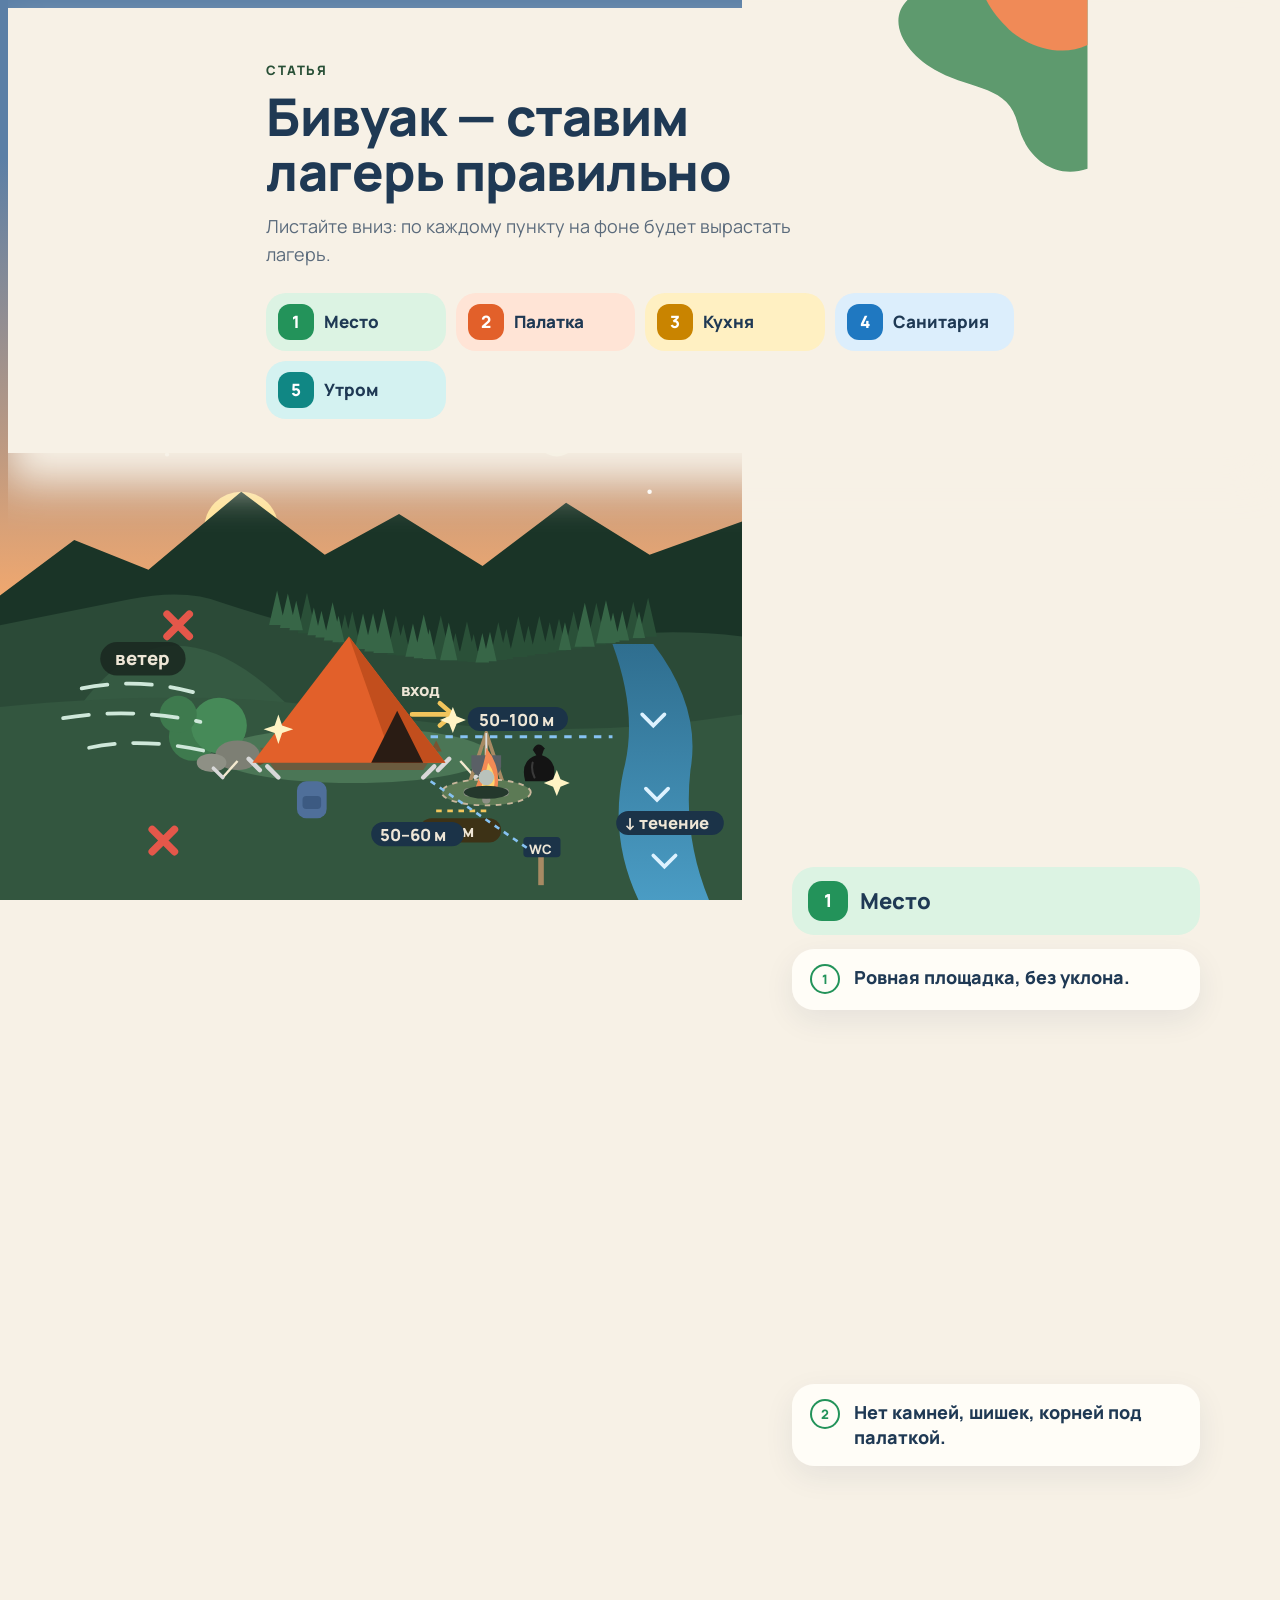
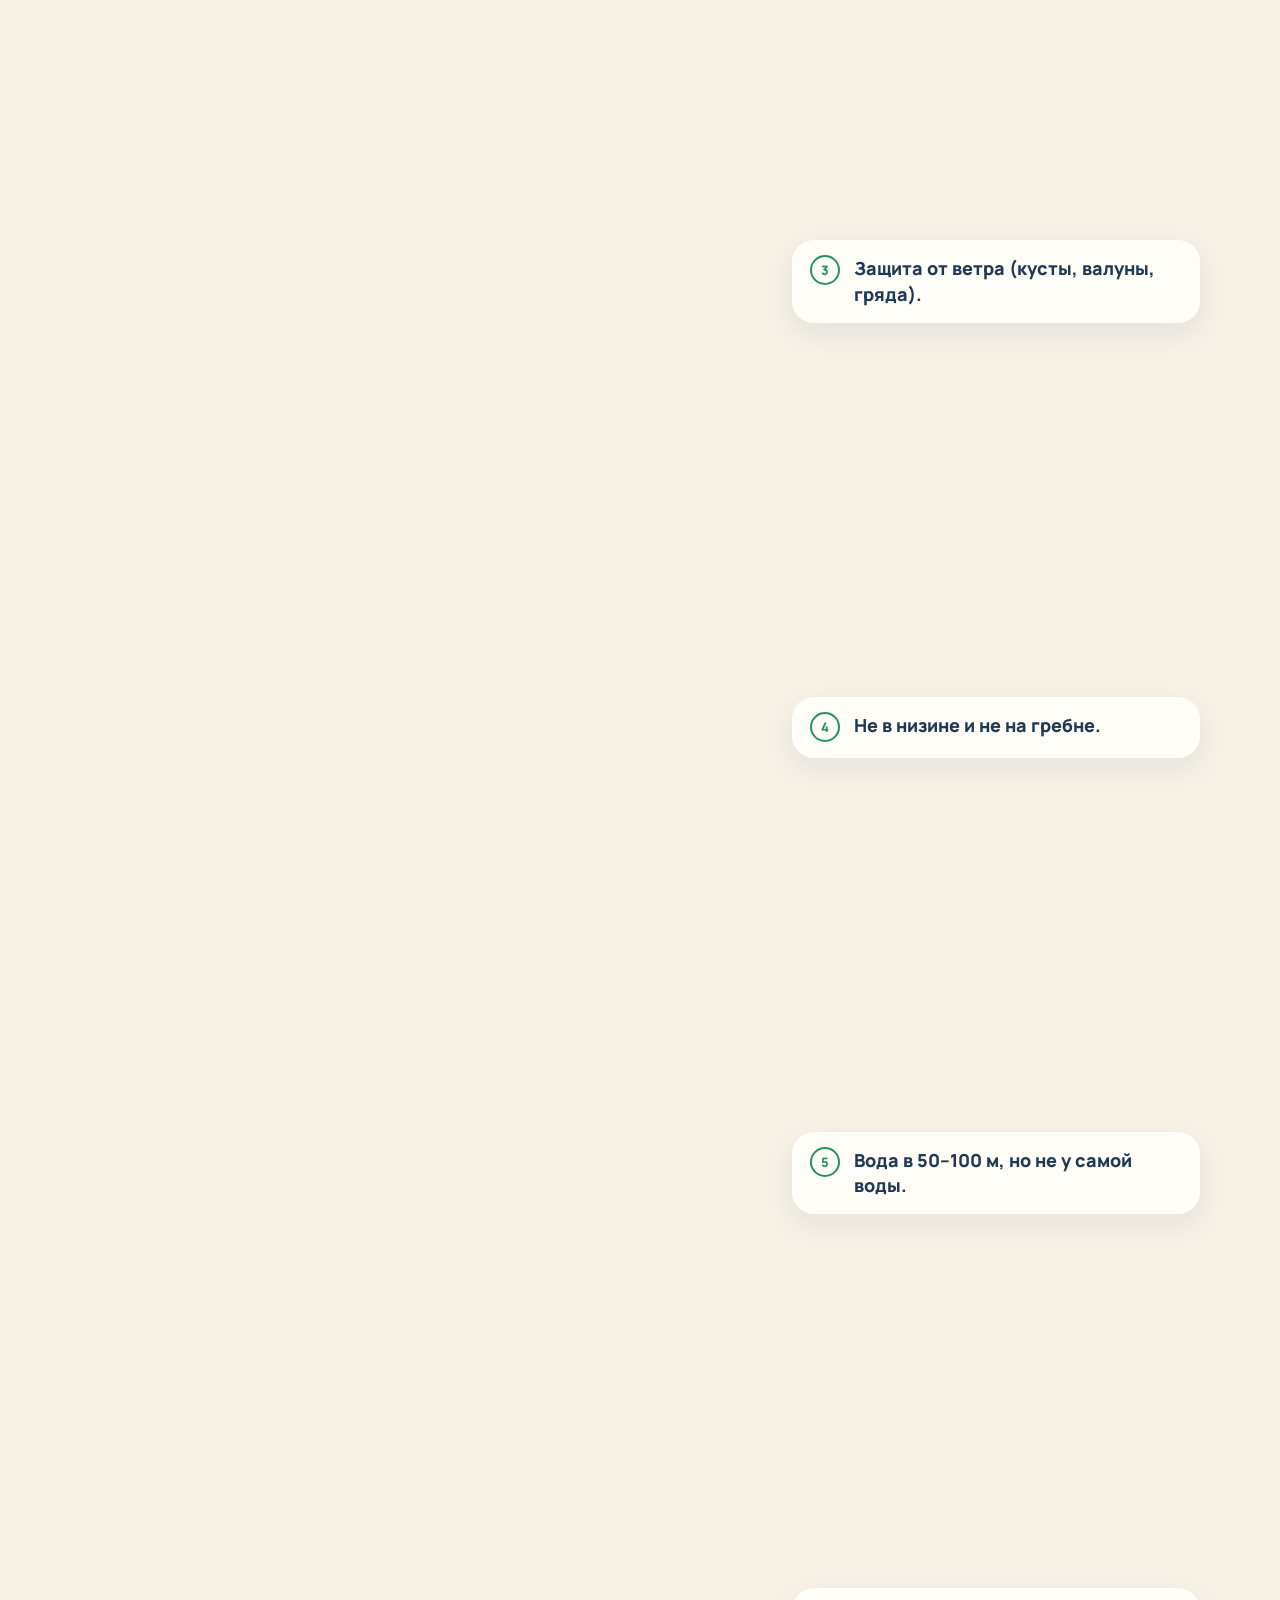
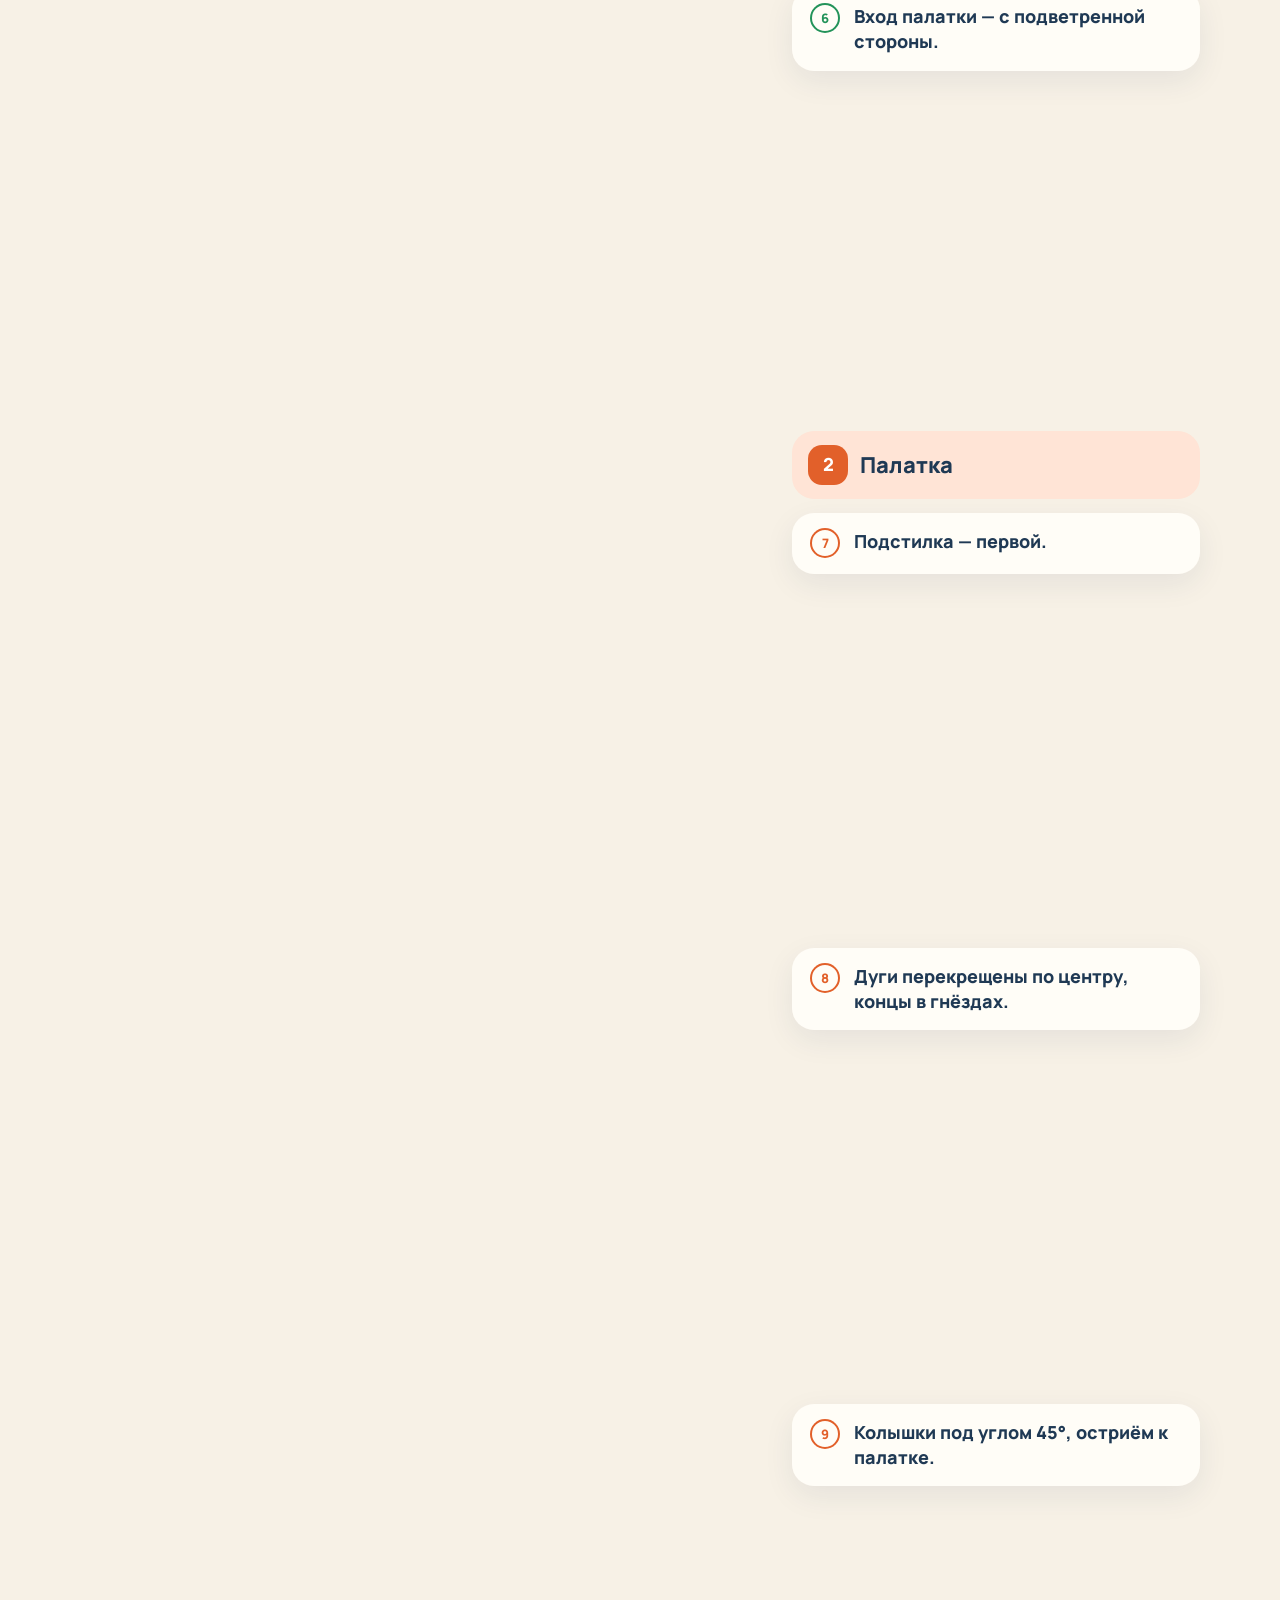
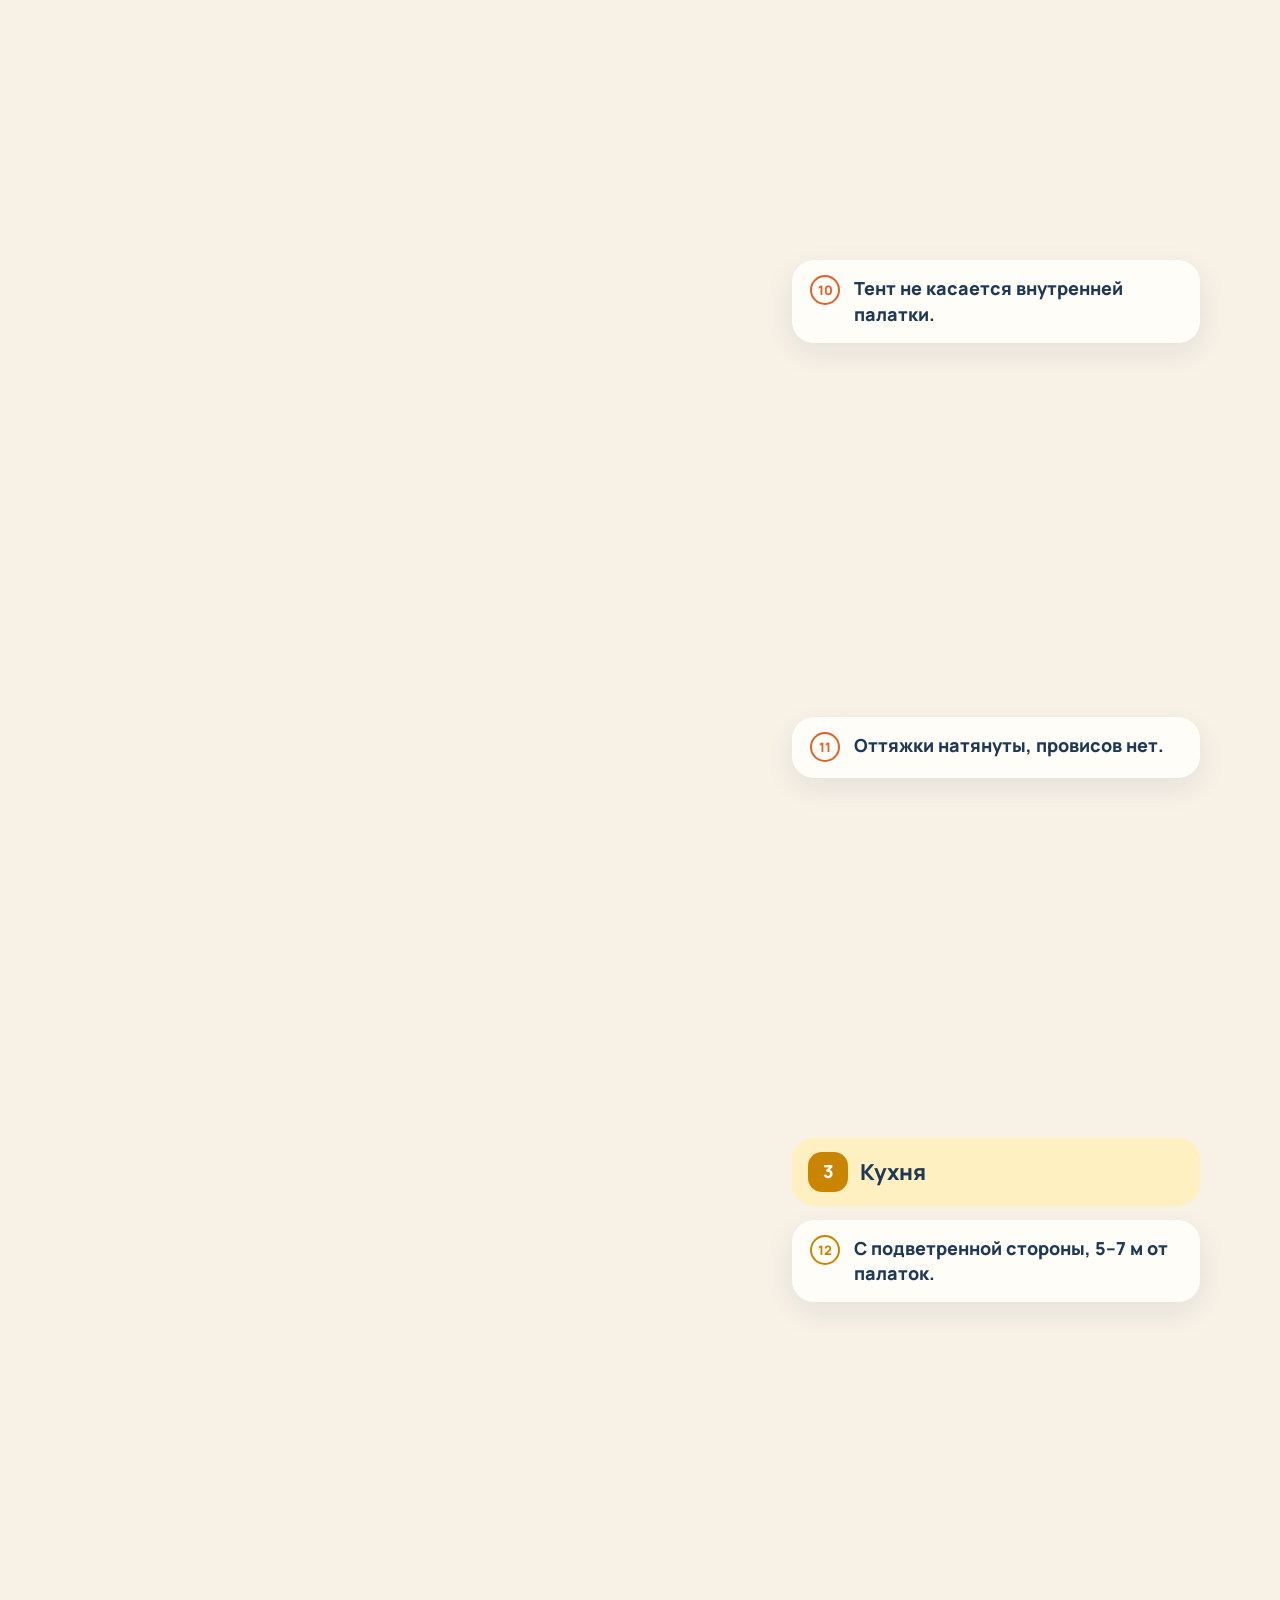
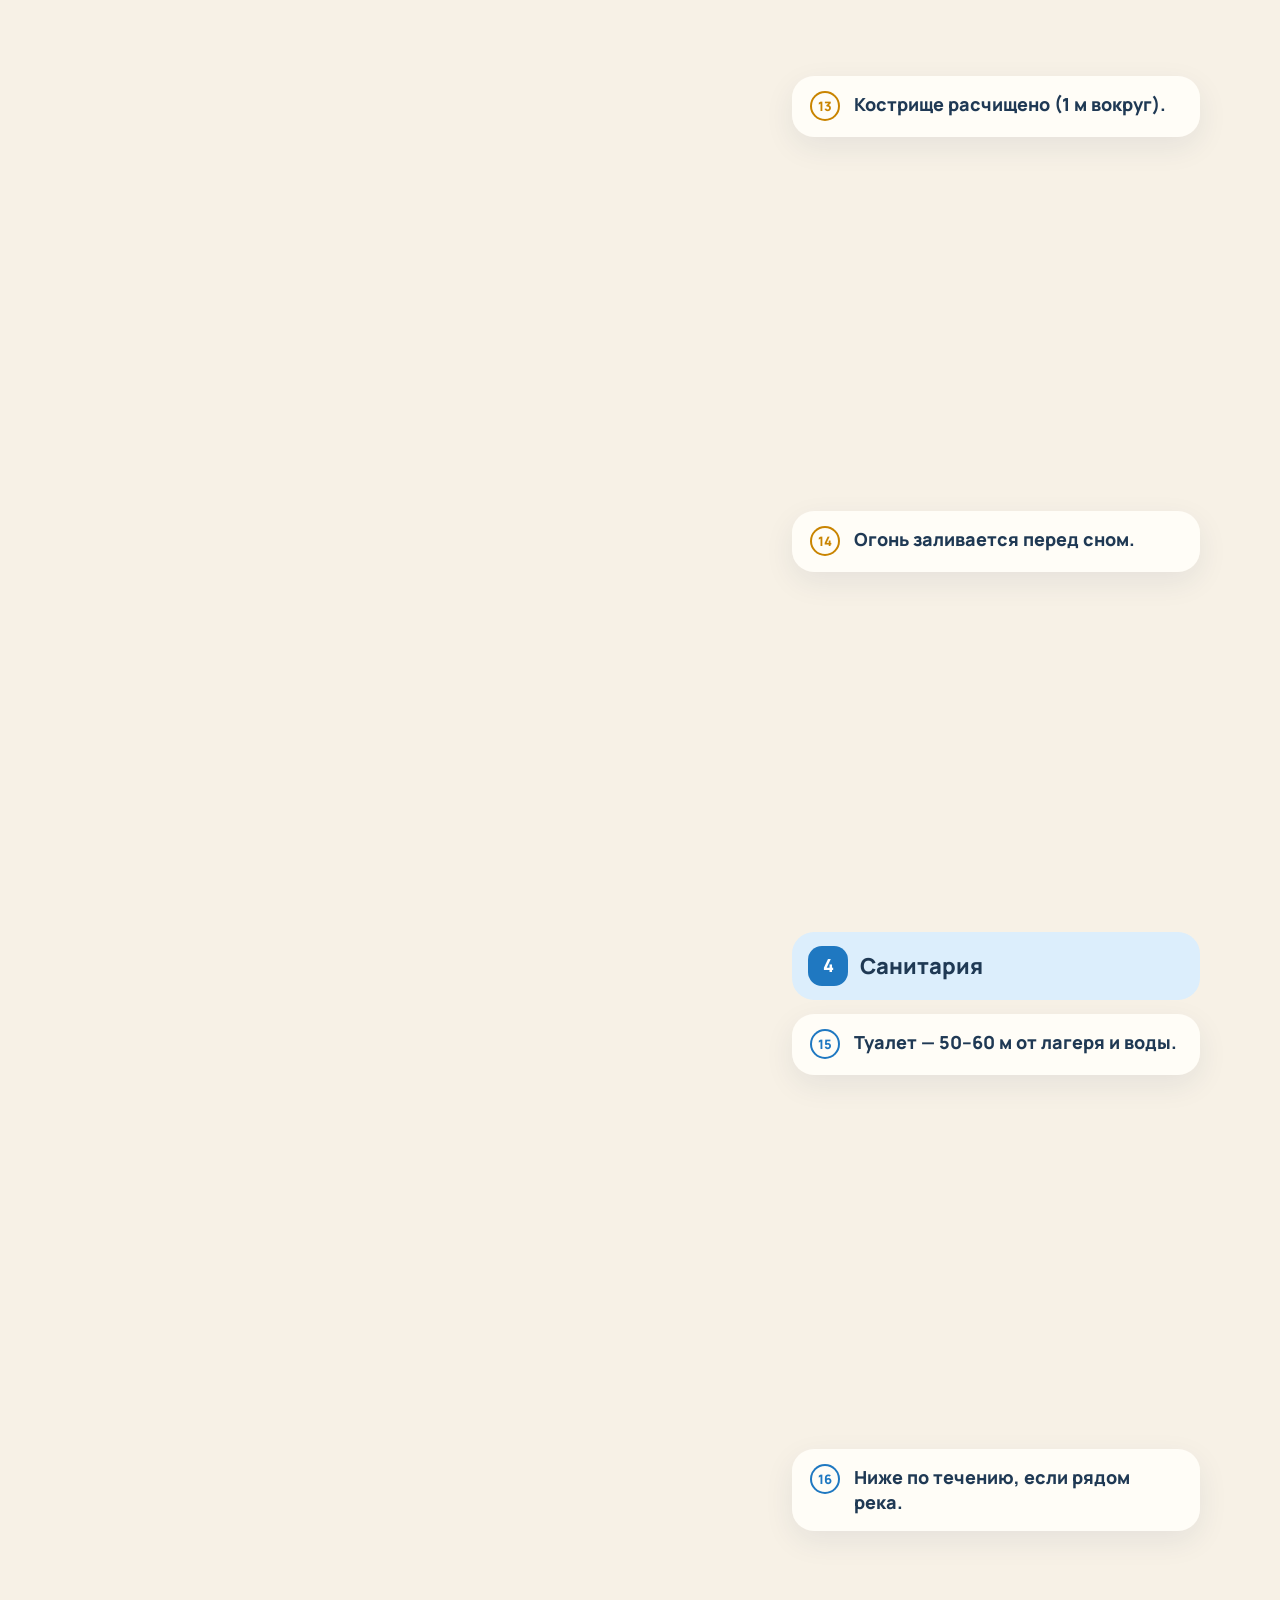
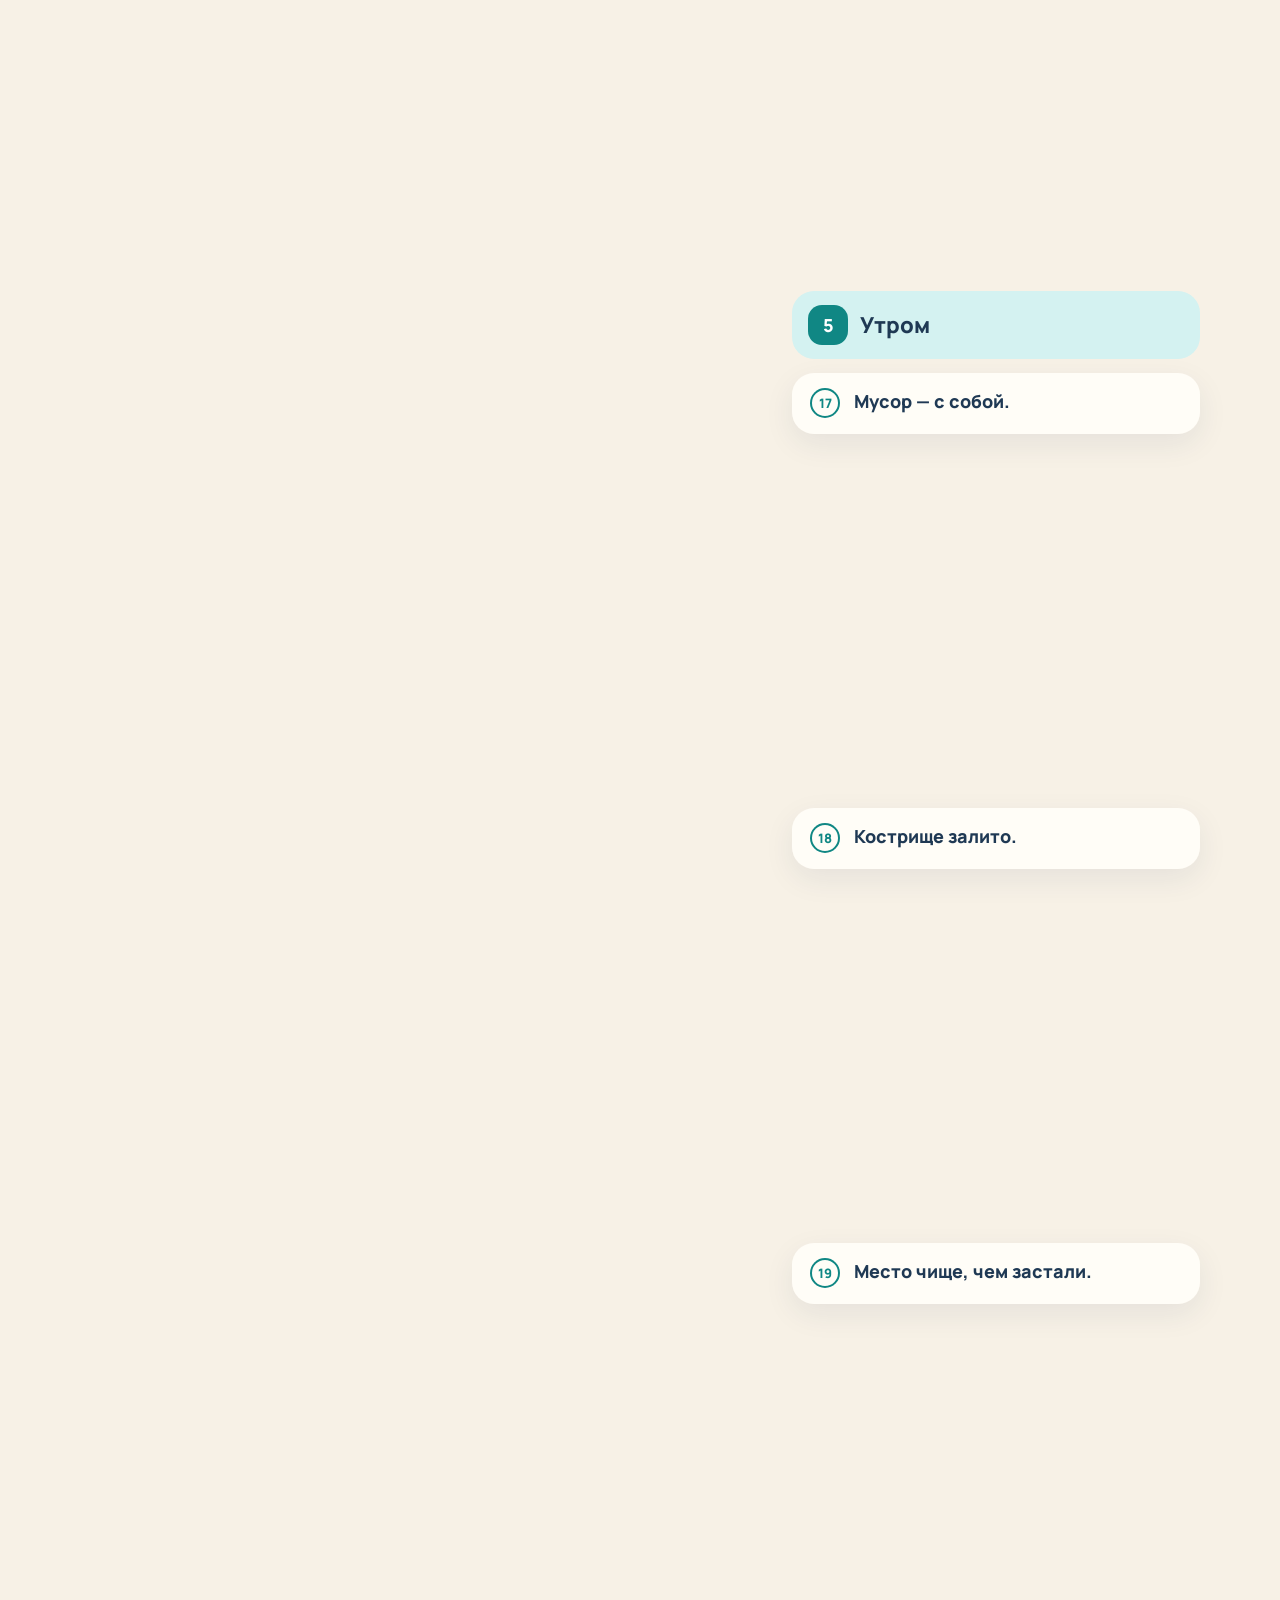
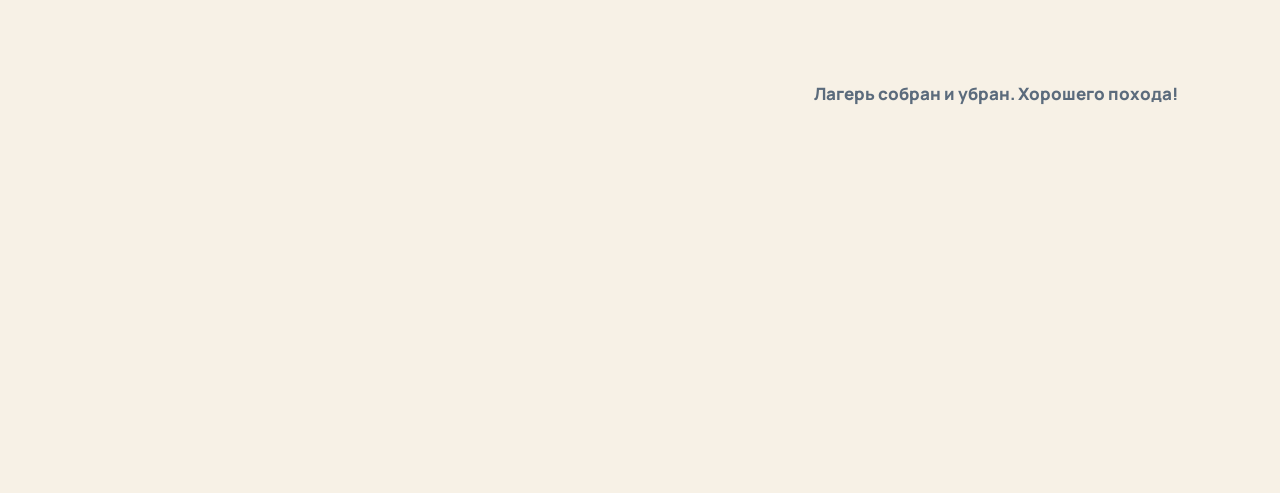
==== commit 29677620: "Бивуак: кромка леса вместо светлого перехода; убран переход на главную со страниц статей Co-Authored" ====
--- a/bivuak/index.html
+++ b/bivuak/index.html
@@ -30,8 +30,12 @@
 
 /* сцена */
 #scene{position:fixed;left:0;top:0;width:100%;height:60vh;z-index:0;display:block}
-.fade{position:fixed;left:0;right:0;top:46vh;height:18vh;z-index:1;pointer-events:none;background:linear-gradient(to bottom,rgba(247,241,230,0),var(--cream))}
-.floor{position:fixed;left:0;right:0;top:63.5vh;bottom:0;z-index:1;background:var(--cream);pointer-events:none}
+/* кромка леса: тёмные ели стоят на границе сцены и светлой панели (вместо светлого перехода) */
+.edge{position:fixed;left:0;right:0;top:calc(60vh - 64px);height:64px;z-index:1;pointer-events:none}
+.edge svg{position:absolute;bottom:0;height:64px;fill:#12221A}
+.edge .l{left:0;width:70px}.edge .r{right:0;width:62px}.edge .m{left:50%;margin-left:-150px;width:300px}
+.edge::after{content:"";position:absolute;left:0;right:0;bottom:0;height:3px;background:#12221A}
+.floor{position:fixed;left:0;right:0;top:60vh;bottom:0;z-index:1;background:var(--cream);pointer-events:none}
 .el{opacity:0;transition:opacity .7s,transform .8s cubic-bezier(.2,.9,.3,1.2);transform-box:fill-box;transform-origin:center bottom}
 .el.on{opacity:1}
 .grow{transform:scale(.2)}.grow.on{transform:none}
@@ -92,7 +96,7 @@
 
 @media (min-width:900px){
   #scene{width:58vw;height:100vh}
-  .fade,.floor{display:none}
+  .edge,.floor{display:none}
   .wrap{margin:0 0 0 60vw;max-width:440px}
   .story{padding-top:46vh;gap:40vh}
   .chap{scroll-margin-top:30vh}
@@ -293,14 +297,18 @@
     <path class="spark" d="M300 330 l2 5 l5 2 l-5 2 l-2 5 l-2 -5 l-5 -2 l5 -2z" style="animation-delay:1s"/>
   </g>
 </svg>
-<div class="fade"></div><div class="floor"></div>
+<div class="edge" aria-hidden="true">
+  <svg class="l" viewBox="0 0 70 64"><path d="M10 6.0 L18.6 28.0 L14.2 29.2 L24.2 46.6 L18.6 47.8 L29 60.5 L12.5 60.5 L12.5 64.0 L7.5 64.0 L7.5 60.5 L-9 60.5 L1.4 47.8 L-4.2 46.6 L5.8 29.2 L1.4 28.0Z M33 24.0 L38.9 39.2 L35.9 40.0 L42.8 52.0 L38.9 52.8 L46 61.6 L34.7 61.6 L34.7 64.0 L31.3 64.0 L31.3 61.6 L20 61.6 L27.1 52.8 L23.2 52.0 L30.1 40.0 L27.1 39.2Z M52 40.0 L56 49.1 L54 49.6 L58.8 56.8 L56 57.3 L61 62.6 L53.2 62.6 L53.2 64.0 L50.8 64.0 L50.8 62.6 L43 62.6 L48 57.3 L45.2 56.8 L50 49.6 L48 49.1Z"/></svg>
+  <svg class="m" viewBox="0 0 300 64"><path d="M60 50.0 L62.7 55.3 L61.3 55.6 L64.5 59.8 L62.7 60.1 L66 63.2 L60.8 63.2 L60.8 64.0 L59.2 64.0 L59.2 63.2 L54 63.2 L57.3 60.1 L55.5 59.8 L58.7 55.6 L57.3 55.3Z M250 52.0 L252.2 56.6 L251.1 56.8 L253.8 60.4 L252.2 60.6 L255 63.3 L250.7 63.3 L250.7 64.0 L249.3 64.0 L249.3 63.3 L245 63.3 L247.8 60.6 L246.2 60.4 L248.9 56.8 L247.8 56.6Z"/><path d="M20 64 l3 -7 l2 7 M27 64 l2 -5 l2 5 M110 64 l3 -8 l2 8 M118 64 l2 -5 l2 5 M170 64 l2 -6 l2 6 M205 64 l3 -7 l2 7 M212 64 l2 -4 l2 4 M280 64 l2 -5 l2 5" fill="none" stroke="#12221A" stroke-width="1.6" stroke-linejoin="round"/></svg>
+  <svg class="r" viewBox="0 0 62 64"><path d="M46 18.0 L52.8 35.5 L49.3 36.4 L57.2 50.2 L52.8 51.1 L61 61.2 L48 61.2 L48 64.0 L44 64.0 L44 61.2 L31 61.2 L39.2 51.1 L34.8 50.2 L42.7 36.4 L39.2 35.5Z M23 34.0 L27.5 45.4 L25.2 46.0 L30.5 55.0 L27.5 55.6 L33 62.2 L24.3 62.2 L24.3 64.0 L21.7 64.0 L21.7 62.2 L13 62.2 L18.5 55.6 L15.5 55.0 L20.8 46.0 L18.5 45.4Z M6 46.0 L9.2 52.8 L7.5 53.2 L11.2 58.6 L9.2 59.0 L13 62.9 L6.9 62.9 L6.9 64.0 L5.1 64.0 L5.1 62.9 L-1 62.9 L2.8 59.0 L0.8 58.6 L4.5 53.2 L2.8 52.8Z"/></svg>
+</div><div class="floor"></div>
 <div class="step hide" id="step"></div>
 <button class="tocbtn hide" type="button" id="tocbtn">↑ Оглавление</button>
 
 <header class="hero">
   <div class="in">
     <svg class="blob" aria-hidden="true" viewBox="0 0 200 160"><path d="M40 0h160v150c-30 10-55-10-62-40-8-34-40-30-70-46C40 50 20 20 40 0z" fill="#5E9A6E"/><path d="M110 0h90v40c-25 12-55 0-70-14-8-8-15-16-20-26z" fill="#F08A57"/></svg>
-    <div class="kick"><a href="../" style="text-decoration:none">← Главная</a> · Статья</div>
+    <div class="kick">Статья</div>
     <h1>Бивуак — ставим лагерь правильно</h1>
     <p class="lead">Листайте вниз: по каждому пункту на фоне будет вырастать лагерь.</p>
     <nav class="toc" id="toc" aria-label="Оглавление"></nav>
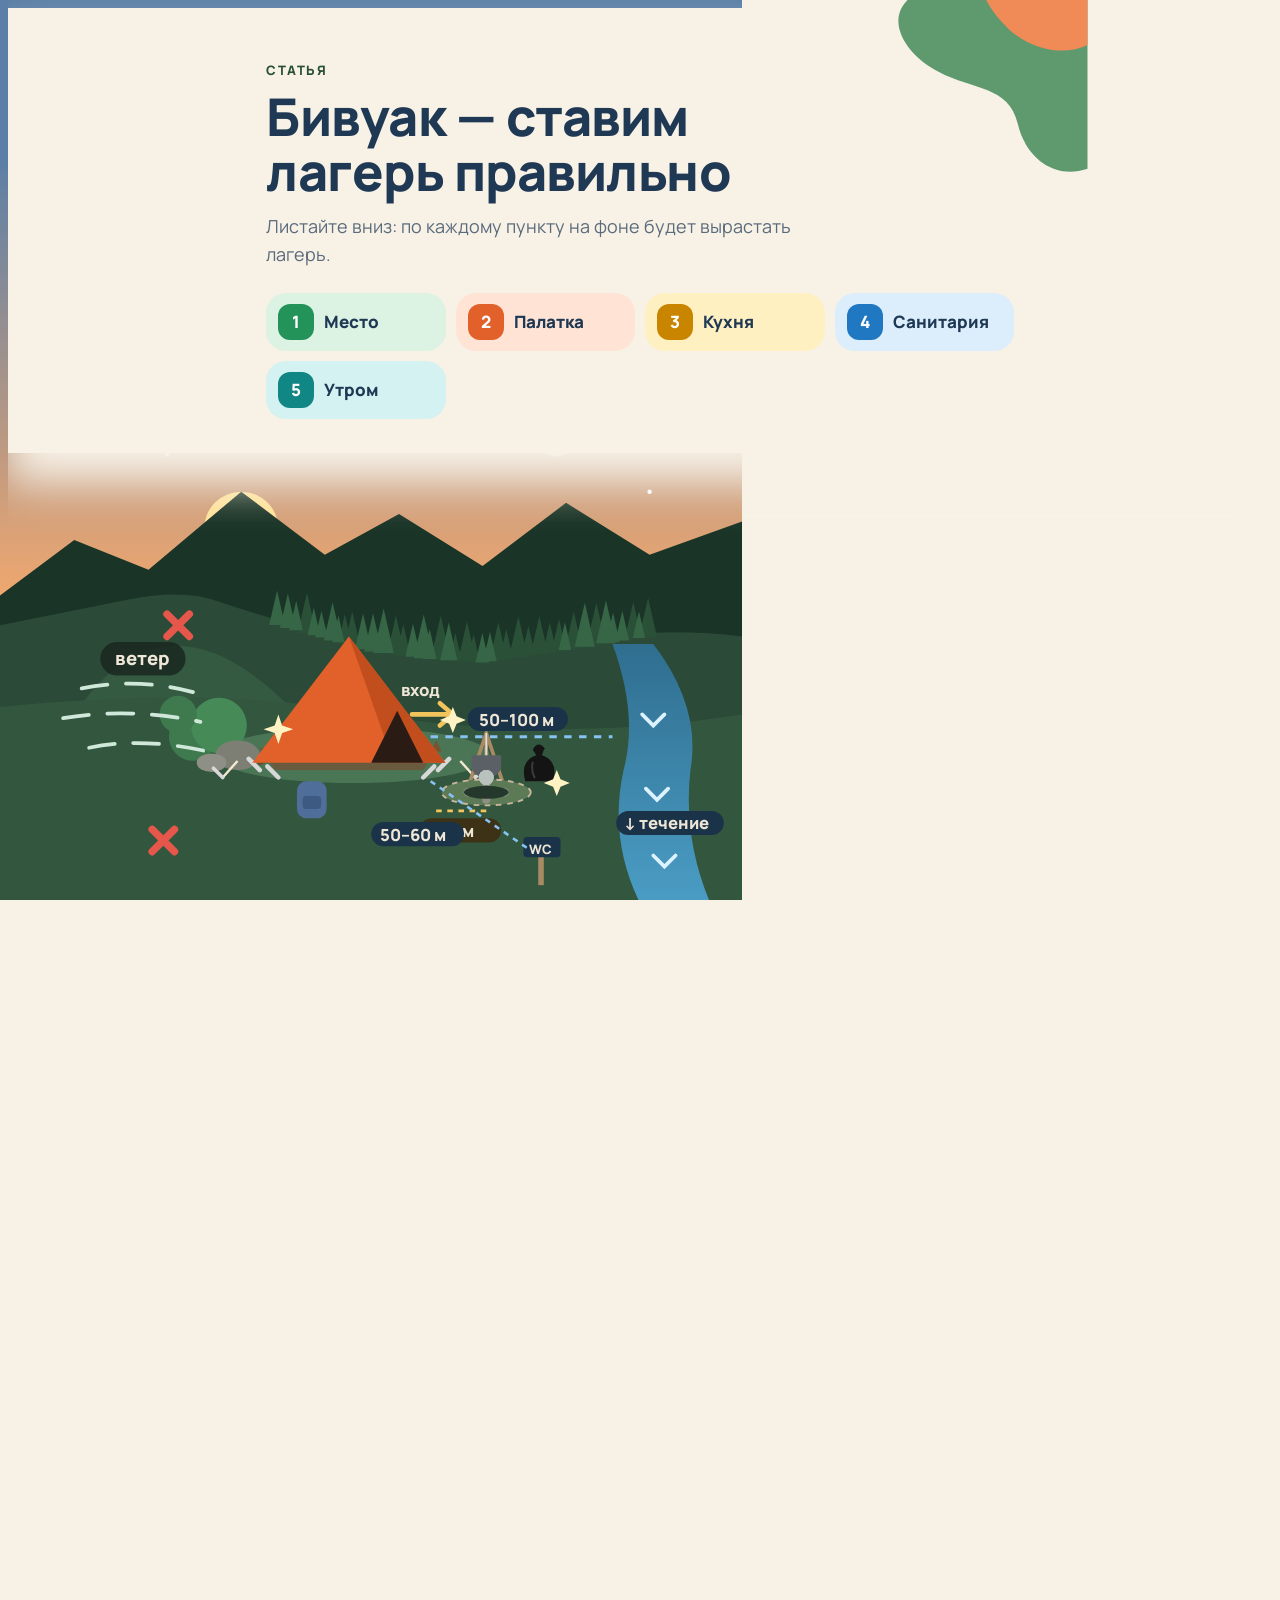
==== commit 95dc4f43: "Бивуак: «маршрут» теперь основной вариант, старая «лента» — по адресу bivuak/#marshrut Co-Authored-B" ====
--- a/bivuak/index.html
+++ b/bivuak/index.html
@@ -464,12 +464,11 @@
   sc.setAttribute('preserveAspectRatio', w < h * 1.05 ? 'xMidYMax meet' : 'xMidYMax slice');
 }
 addEventListener('resize', fitScene);
-// Вариант подачи: A — «лента» (по умолчанию), B — «маршрут» (адрес bivuak/#marshrut).
-// Чтобы сделать «маршрут» основным, поменяйте DEFAULT_MODE на 'B'.
-var DEFAULT_MODE = 'A';
-function modeFromHash() { return location.hash === '#marshrut' ? 'B' : location.hash === '#lenta' ? 'A' : DEFAULT_MODE; }
+// Вариант подачи: B — «маршрут» (основной, адрес bivuak/), A — старая «лента» (адрес bivuak/#marshrut, также bivuak/#lenta).
+var DEFAULT_MODE = 'B';
+function modeFromHash() { return /^#(marshrut|lenta)$/.test(location.hash) ? 'A' : DEFAULT_MODE; }
 fitScene(); setMode(modeFromHash());
-addEventListener('hashchange', function () { if (/^#(marshrut|lenta)$/.test(location.hash)) setMode(modeFromHash()); });
+addEventListener('hashchange', function () { if (/^#(marshrut|lenta)$/.test(location.hash) || location.hash === '') setMode(modeFromHash()); });
 })();
 </script>
 </body>
